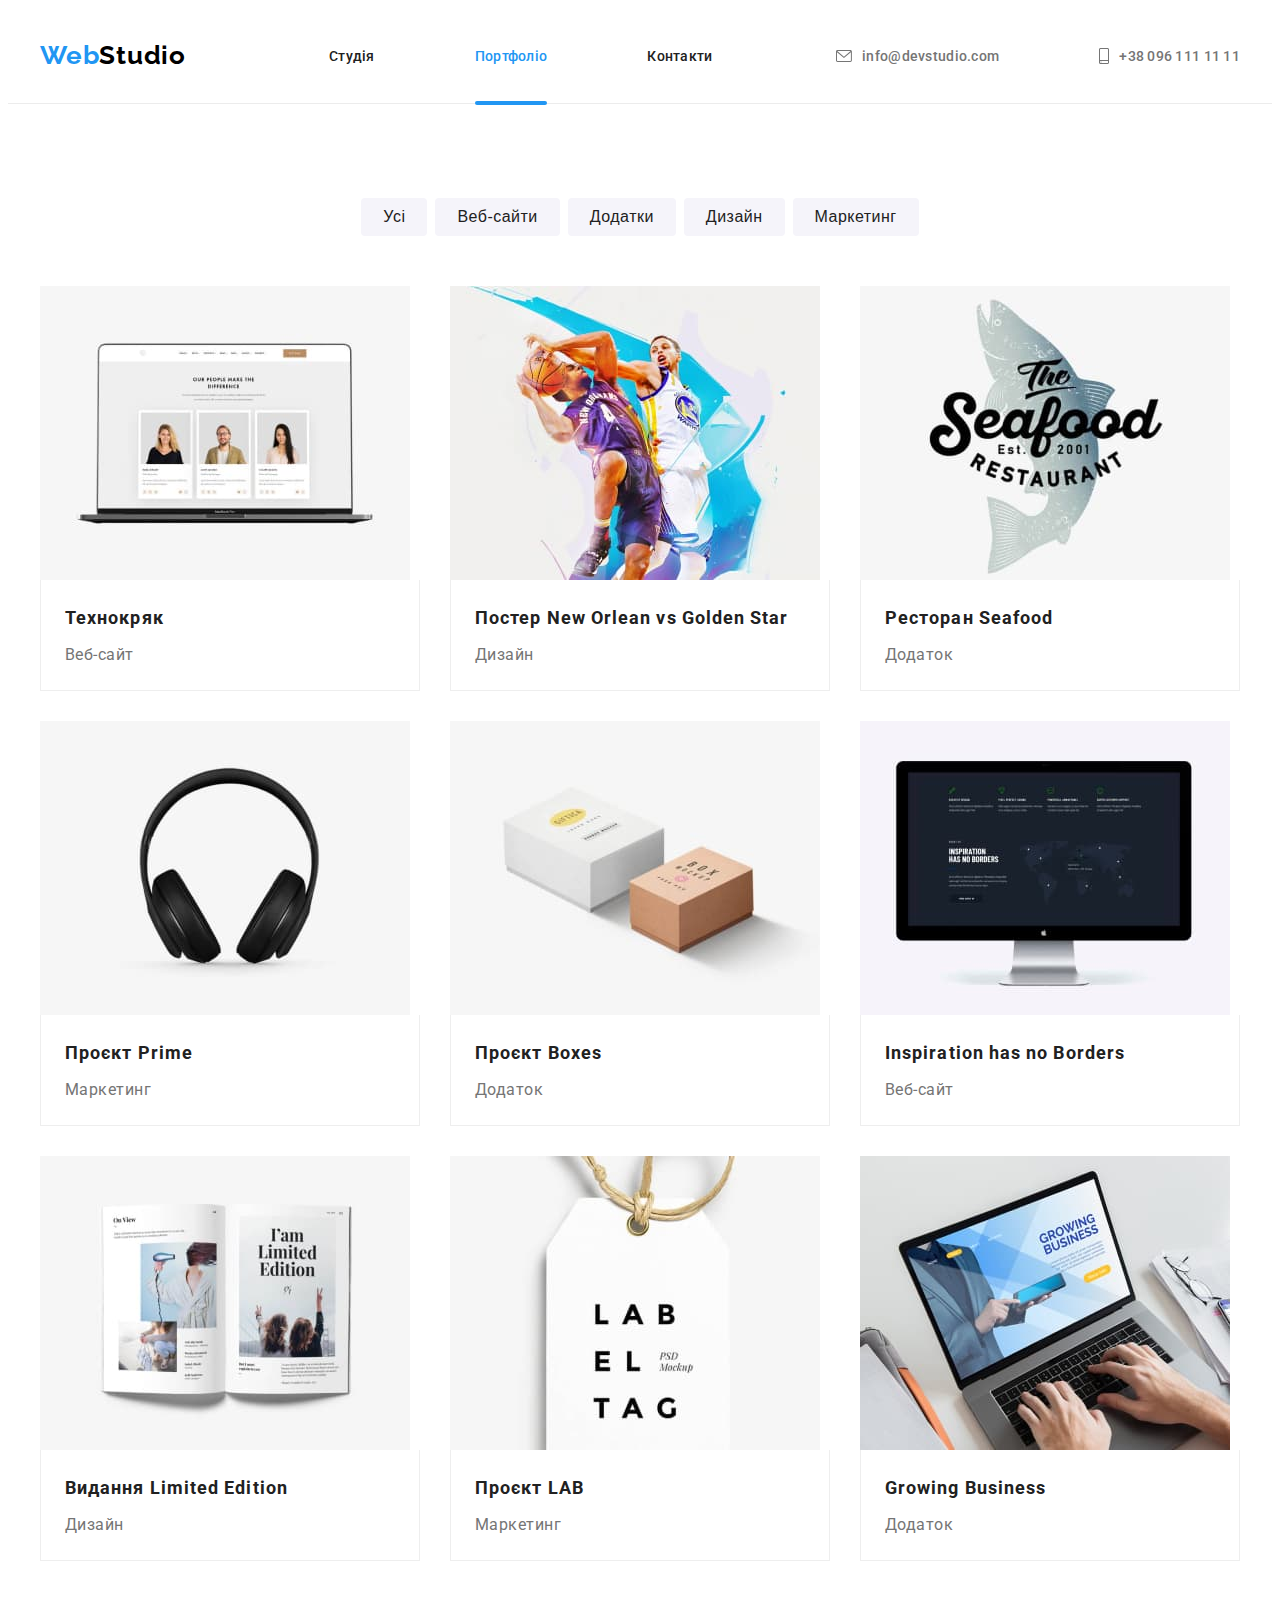
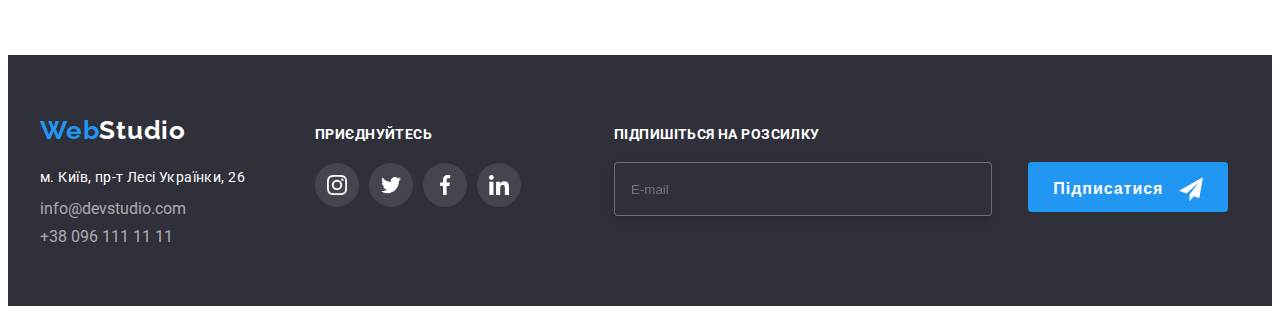
==== portfolio.html @ 52e75b47 "created hw-8" ====
<!DOCTYPE html>
<html lang="uk">

<head>
    <meta charset="UTF-8">
    <meta http-equiv="X-UA-Compatible" content="IE=edge">
    <meta name="viewport" content="width=device-width, initial-scale=1.0">
    <title>Document</title>
    <link rel="preconnect" href="https://fonts.googleapis.com">
    <link rel="preconnect" href="https://fonts.gstatic.com" crossorigin>
    <link href="https://fonts.googleapis.com/css2?family=Raleway:wght@700&family=Roboto:wght@400;500;700;900&display=swap"
        rel="stylesheet">
     <link rel="stylesheet" href="https://cdnjs.cloudflare.com/ajax/libs/modern-normalize/1.1.0/modern-normalize.min.css" integrity="sha512-wpPYUAdjBVSE4KJnH1VR1HeZfpl1ub8YT/NKx4PuQ5NmX2tKuGu6U/JRp5y+Y8XG2tV+wKQpNHVUX03MfMFn9Q==" crossorigin="anonymous" referrerpolicy="no-referrer">
    <link rel="stylesheet" href="./css/main.min.css">
</head>
<body class="body">

    <!--Header-->
    <header class="header">
    
        
        
      <div class="container header-container">
        <!--Logo-->
        
        <a class="header-logo link" href="./index.html"><span class="span">Web</span>Studio</a>
        
        <nav>
        
            <!--Navigation-->
        
        
            <ul class="nav-list">
                <li class="nav-list-item">
                    <a class="link-item link" href="./index.html">Студія</a>
                </li>
                <li class="nav-list-item">
                    <a class="link-item link current" href="#">Портфоліо</a>
                </li>
                <li class="nav-list-item">
                    <a class="link-item link" href="#">Контакти</a>
                </li>
            </ul>
        </nav>
        
        
        <!--Contacts-->
        
        <ul class="contacts-list">
            <li><a class="connect link" href="mailto:info@devstudio.com"> <svg class="contacts-icon" width="16" height="12">
                        <use href="./images/icons.svg#icon-envelope"></use>
                    </svg>info@devstudio.com</a></li>
            <li><a class="connect link" href="tel:+380961111111"> <svg class="contacts-icon" width="10" height="16">
                        <use href="./images/icons.svg#icon-smartphone"></use>
                    </svg>+38 096 111 11 11</a></li>
        </ul>
      
    </div>
      
           
    </header>

    <!--Main-->

<main>
   
        <section class="portfolio-container">

            <div class="container">

    <!--Section Hero-->
        
        <h1 class="visually-hidden">Портфоліо</h1>
     
    
        <!--Section btn-->
        
            <ul class="button">
                <li><button class="portfolio-button" type="button">Усі</button></li>
                <li><button class="portfolio-button" type="button">Веб-сайти</button></li>
                <li><button class="portfolio-button" type="button">Додатки</button></li>
                <li><button class="portfolio-button" type="button">Дизайн</button></li>
                <li><button class="portfolio-button" type="button">Маркетинг</button></li>
            </ul>

        <!--Section cards-->


            <ul class="info">
                <li class="info-card">
                    <a class="info-link" href="#">
                        <div class="info-move-wrap">
                            <img class="info-img" src="./images/portfolio/img-1.jpg" alt="ноутбук" width="370" height="294">
                            <p class="info-move-text">Ресурс пропонує комплексні пропозиції з різним рівнем функціоналу та сервісів. Все це
                                дозволить відвідувачу отримати
                                вичерпні відомості про компанію чи приватну особу.</p>
                        </div>
                      <div class="info-wrap">
                        <h2 class="info-title">Технокряк</h2>
                        <p class="info-text">Веб-сайт</p>
                      </div>
                    </a>
                </li>
                <li class="info-card">
                    <a class="info-link" href="#">
                        <div class="info-move-wrap">
                            <img class="info-img" src="./images/portfolio/img-2.jpg" alt="гра в баскетбол" width="370" height="294">
                            <p class="info-move-text">Ресурс пропонує комплексні пропозиції з різним рівнем функціоналу та сервісів. Все це
                                дозволить відвідувачу отримати
                                вичерпні відомості про компанію чи приватну особу.</p>
                        </div>
                        <div class="info-wrap">
                            <h2 class="info-title">Постер New Orlean vs Golden Star</h2>
                            <p class="info-text">Дизайн</p>
                        </div>
                    </a>
                </li>
            
                <li class="info-card">
                    <a class="info-link" href="#">
                        <div class="info-move-wrap">
                            <img class="info-img" src="./images/portfolio/img-3.jpg" alt="логотип ресторану" width="370" height="294">
                            <p class="info-move-text">Ресурс пропонує комплексні пропозиції з різним рівнем функціоналу та сервісів. Все це
                                дозволить відвідувачу отримати
                                вичерпні відомості про компанію чи приватну особу.</p>
                        </div>
                        <div class="info-wrap">
                            <h2 class="info-title">Ресторан Seafood</h2>
                            <p class="info-text">Додаток</p>
                        </div>
                    </a>
                </li>
                <li class="info-card">
                    <a class="info-link" href="#">
                        <div class="info-move-wrap">
                            <img class="info-img" src="./images/portfolio/img-4.jpg" alt="Навушники" width="370" height="294">
                            <p class="info-move-text">Ресурс пропонує комплексні пропозиції з різним рівнем функціоналу та сервісів. Все це
                                дозволить відвідувачу отримати
                                вичерпні відомості про компанію чи приватну особу.</p>
                        </div>
                        <div class="info-wrap">
                            <h2 class="info-title">Проєкт Prime</h2>
                            <p class="info-text">Маркетинг</p>
                        </div>
                    </a>
                </li>
                <li class="info-card">
                    <a class="info-link" href="#">
                        <div class="info-move-wrap">
                            <img class="info-img" src="./images/portfolio/img-5.jpg" alt=" 2 коробки" width="370" height="294">
                            <p class="info-move-text">Ресурс пропонує комплексні пропозиції з різним рівнем функціоналу та сервісів. Все це
                                дозволить відвідувачу отримати
                                вичерпні відомості про компанію чи приватну особу.</p>
                        </div>
                        <div class="info-wrap">
                            <h2 class="info-title">Проєкт Boxes</h2>
                            <p class="info-text">Додаток</p>
                        </div>
                    </a>
                </li>
                <li class="info-card">
                    <a class="info-link" href="#">
                        <div class="info-move-wrap">
                            <img class="info-img" src="./images/portfolio/img-6.jpg" alt="монітор" width="370" height="294">
                            <p class="info-move-text">Ресурс пропонує комплексні пропозиції з різним рівнем функціоналу та сервісів. Все це
                                дозволить відвідувачу отримати
                                вичерпні відомості про компанію чи приватну особу.</p>
                        </div>
                        <div class="info-wrap">
                            <h2 class="info-title">Inspiration has no Borders</h2>
                            <p class="info-text">Веб-сайт</p>
                        </div>
                    </a>
                </li>
                <li class="info-card">
                    <a class="info-link" href="#">
                        <div class="info-move-wrap">
                            <img class="info-img" src="./images/portfolio/img-7.jpg" alt="книжка" width="370" height="294">
                            <p class="info-move-text">Ресурс пропонує комплексні пропозиції з різним рівнем функціоналу та сервісів. Все це
                                дозволить відвідувачу отримати
                                вичерпні відомості про компанію чи приватну особу.</p>
                        </div>
                     <div class="info-wrap">
                        <h2 class="info-title">Видання Limited Edition</h2>
                        <p class="info-text">Дизайн</p>
                     </div>
                    </a>
                </li>
                <li class="info-card">
                    <a class="info-link" href="#">
                        <div class="info-move-wrap">
                            <img class="info-img" src="./images/portfolio/img-8.jpg" alt="підвіска з надписом" width="370" height="294">
                            <p class="info-move-text">Ресурс пропонує комплексні пропозиції з різним рівнем функціоналу та сервісів. Все це
                                дозволить відвідувачу отримати
                                вичерпні відомості про компанію чи приватну особу.</p>
                        </div>
                       <div class="info-wrap">
                        <h2 class="info-title">Проєкт LAB</h2>
                        <p class="info-text">Маркетинг</p>
                       </div>
                    </a>
                </li>
                <li class="info-card">
                    <a class="info-link" href="#">
                        <div class="info-move-wrap">
                            <img class="info-img" src="./images/portfolio/img-9.jpg" alt="руки на клавіатурі" width="370" height="294">
                            <p class="info-move-text">Ресурс пропонує комплексні пропозиції з різним рівнем функціоналу та сервісів. Все це
                                дозволить відвідувачу отримати
                                вичерпні відомості про компанію чи приватну особу.</p>
                        </div>
                       <div class="info-wrap">
                        <h2 class="info-title">Growing Business</h2>
                        <p class="info-text">Додаток</p>
                       </div>
                    </a>
                </li>
            </ul>

            </div>

        </section>

</main>



        <!--Footer-->
        
        
        <footer class="footer">
        
            <div class="container footer-container ">
        
                <!--Logo-->
        
                <div class="contacts">
        
                    <a class="footer-logo link-footer" href="./index.html"><span class="span">Web</span>Studio</a>
        
        
                    <!--Contacts-->
        
        
                    <address class="footer-list">
        
                        <ul class="contacts-footer">
                            <li class="footer-item">
        
                                <a class="contacts-footer adress link-footer" href="https://goo.gl/maps/eFiZRFyHb9n71qFo6"
                                    target="_blank" rel="noopener noreferrer">м. Київ,
                                    пр-т Лесі
                                    Українки, 26</a>
                            </li>
                            <li class="footer-item">
        
                                <a class="contacts-footer connection link-footer"
                                    href="mailto:info@devstudio.com">info@devstudio.com</a>
                            </li>
                            <li class="footer-item">
        
                                <a class="contacts-footer connection link-footer" href="tel:+380961111111">+38 096 111 11
                                    11</a>
                            </li>
        
                        </ul>
        
                    </address>
                </div>
        
                <div class="contacts-soc">
                    <h2 class="contacts-soc-title">приєднуйтесь</h2>
        
                    <ul class="contacts-soc-list">
        
                        <li class="contacts-soc-item">
                            <a class="contacts-soc-link" href="#" target="_blank" rel="noopener noreferrer"><svg
                                    class="contacts-soc-icon" width="20" height="20">
                                    <use href="./images/icons.svg#icon-instagram"></use>
                                </svg></a>
                        </li>
        
                        <li class="contacts-soc-item">
                            <a class="contacts-soc-link" href="#" target="_blank" rel="noopener noreferrer"><svg
                                    class="contacts-soc-icon" width="20" height="20">
                                    <use href="./images/icons.svg#icon-twitter"></use>
                                </svg></a>
                        </li>
                        <li class="contacts-soc-item">
                            <a class="contacts-soc-link" href="#" target="_blank" rel="noopener noreferrer"><svg
                                    class="contacts-soc-icon" width="20" height="20">
                                    <use href="./images/icons.svg#icon-facebook"></use>
                                </svg></a>
                        </li>
                        <li class="contacts-soc-item">
                            <a class="contacts-soc-link" href="#" target="_blank" rel="noopener noreferrer"><svg
                                    class="contacts-soc-icon" width="20" height="20">
                                    <use href="./images/icons.svg#icon-linkedin"></use>
                                </svg></a>
                        </li>
                    </ul>
        
                </div>

                <div class="subscribe">
                
                    <p class="subscribe-title">Підпишіться на розсилку</p>
                
                    <form>
                
                        <label class="subscribe-label" for="footer-mail"></label>
                        <input class="subscribe-input" type="email" name="mail" id="footer-mail" placeholder="E-mail">
                
                
                        <button class="subscribe-btn" type="submit">Підписатися
                
                            <svg class="icon-send" width="24px" height="24px">
                                <use href="./images/icons.svg#icon-send"></use>
                            </svg>
                
                        </button>
                
                    </form>
                </div>
        
            </div>
        
        
        </footer>



</body>
</html>
---- css/main.min.css ----
:root{--primery-text-color: #212121;--secondary-text-color: #757575;--primery-bg-color: #FFFFFF;--secondary-bg-color: #2F303A;--white-bg-color: #F5F5F5;--team-bg-color: #F5F4FA;--primery-accent: #2196F3;--header-logo: #000000;--soc-icon: #AFB1B8;--primery-letter-spacing: 0.03em;--secondary-letter-spacing: 0.02em;--anim-slow: 250ms cubic-bezier(0.4, 0, 0.2, 1)}h1,h2,h3,h4,h5,h6,p{margin:0}ul{list-style:none;margin:0;padding:0}img{display:block}.body{font-family:"Roboto",sans-serif;color:var(--primery-text-color)}.span{color:var(--primery-accent)}.link{text-decoration:none;margin-left:50px}.visually-hidden{position:absolute;width:1px;height:1px;margin:-1px;border:0;padding:0;white-space:nowrap;-webkit-clip-path:inset(100%);clip-path:inset(100%);clip:rect(0 0 0 0);overflow:hidden}.container{width:1200px;padding-right:15px;padding-left:15px;margin-left:auto;margin-right:auto}.header-container{display:-webkit-box;display:-ms-flexbox;display:flex;-webkit-box-align:center;-ms-flex-align:center;align-items:center}.header{border-bottom:1px solid #ececec}.header-logo{color:var(--header-logo);font-family:"Raleway";font-weight:700;font-size:26px;line-height:1.2;letter-spacing:var(--primery-letter-spacing);padding-top:24px;margin-right:93px;padding-bottom:25px;margin-left:0}.nav-list{font-weight:500;font-size:14px;line-height:1.15;letter-spacing:var(--secondary-letter-spacing);display:-webkit-box;display:-ms-flexbox;display:flex;gap:50px}.link{padding-top:32px;padding-bottom:32px}.nav-list .link{color:var(--primery-text-color)}.link.current{color:var(--primery-accent);position:relative}.link-item{-webkit-transition:color var(--anim-slow);transition:color var(--anim-slow)}.link-item:hover,.link-item:focus{color:var(--primery-accent)}.current::after{content:"";position:absolute;bottom:0;left:0;-webkit-transform:translateY(9px);transform:translateY(9px);width:100%;height:4px;background-color:var(--primery-accent);border-radius:2px}.connect{display:-webkit-box;display:-ms-flexbox;display:flex;-webkit-box-align:center;-ms-flex-align:center;align-items:center;-webkit-transition:color var(--anim-slow);transition:color var(--anim-slow)}.contacts-list{font-weight:500;font-size:14px;line-height:1.15;letter-spacing:var(--secondary-letter-spacing);display:-webkit-box;display:-ms-flexbox;display:flex;margin-left:auto;gap:50px;color:var(--secondary-text-color)}.contacts-icon{fill:currentColor;margin-right:10px}.contacts-list .connect{color:var(--secondary-text-color)}.connect:hover,.connect:focus{color:var(--primery-accent)}.hero{max-width:1600px;height:600px;background-color:#c4c4c4;background-image:-webkit-gradient(linear, left top, left bottom, from(rgba(47, 48, 58, 0.4)), to(rgba(47, 48, 58, 0.4))),url(../images/bcg-img.jpg);background-image:linear-gradient(rgba(47, 48, 58, 0.4), rgba(47, 48, 58, 0.4)),url(../images/bcg-img.jpg);background-position:center;background-size:cover;padding-top:200px;padding-bottom:210px;margin:0 auto}.hero-title{color:var(--primery-bg-color);font-weight:900;font-size:44px;line-height:1.35;letter-spacing:.06em;text-align:center;text-transform:uppercase;margin-bottom:40px}.hero-btn{color:var(--primery-bg-color);background-color:var(--primery-accent);font-weight:700;font-size:16px;line-height:1.87;letter-spacing:.06em;cursor:pointer;display:block;margin:auto;border:none;border-radius:4px;padding-top:10px;padding-right:32px;padding-bottom:10px;padding-left:32px;-webkit-transition:color var(--anim-slow),background-color var(--anim-slow);transition:color var(--anim-slow),background-color var(--anim-slow)}.hero-btn:hover,.hero-btn:focus{background-color:#188ce8;-webkit-box-shadow:0px 4px 4px rgba(0,0,0,.15);box-shadow:0px 4px 4px rgba(0,0,0,.15)}.features{padding-top:94px;padding-bottom:94px}.features__item{display:-webkit-box;display:-ms-flexbox;display:flex;gap:30px}.features__title{font-weight:700;font-size:14px;line-height:1.15;letter-spacing:var(--primery-letter-spacing);text-transform:uppercase;margin-bottom:10px}.features__text{color:var(--secondary-text-color);font-size:14px;line-height:1.4;letter-spacing:var(--primery-letter-spacing)}.features__icon__list{background-color:var(--team-bg-color);display:-webkit-box;display:-ms-flexbox;display:flex;width:270px;height:120px;margin-bottom:30px;-webkit-box-align:center;-ms-flex-align:center;align-items:center;-webkit-box-pack:center;-ms-flex-pack:center;justify-content:center;border-radius:4px}.work{padding-bottom:94px}.work__title{font-size:36px;font-weight:700;letter-spacing:var(--primery-letter-spacing);line-height:1.15;margin-bottom:50px;text-align:center}.work__item{display:-webkit-box;display:-ms-flexbox;display:flex;gap:30px;position:relative}.work__text{position:absolute;bottom:0;width:370px;height:70px;display:-webkit-box;display:-ms-flexbox;display:flex;-webkit-box-align:center;-ms-flex-align:center;align-items:center;-webkit-box-pack:center;-ms-flex-pack:center;justify-content:center;background-color:rgba(47,48,58,.8);color:var(--primery-bg-color);font-weight:700;font-size:14px;line-height:1.14;text-align:center;letter-spacing:var(--primery-letter-spacing);text-transform:uppercase}.team{background-color:var(--team-bg-color);padding-top:94px;padding-bottom:94px}.team__card{background-color:var(--primery-bg-color);-webkit-box-shadow:0px 1px 3px rgba(0,0,0,.12),0px 1px 1px rgba(0,0,0,.14),0px 2px 1px rgba(0,0,0,.2);box-shadow:0px 1px 3px rgba(0,0,0,.12),0px 1px 1px rgba(0,0,0,.14),0px 2px 1px rgba(0,0,0,.2);border-radius:0px 0px 4px 4px}.team__img{margin-bottom:30px}.team__item{display:-webkit-box;display:-ms-flexbox;display:flex;-webkit-box-pack:justify;-ms-flex-pack:justify;justify-content:space-between;gap:30px}.team__title{font-weight:700;font-size:36px;line-height:1.15;letter-spacing:var(--primery-letter-spacing);text-align:center;margin-bottom:50px}.team__name{font-weight:500;font-size:16px;line-height:1.18;letter-spacing:var(--primery-letter-spacing);text-align:center;margin-bottom:10px}.team__text{color:var(--secondary-text-color);font-size:16px;line-height:1.18;letter-spacing:var(--primery-letter-spacing);text-align:center;margin-bottom:16px}.team-soc__list{display:-webkit-box;display:-ms-flexbox;display:flex;-webkit-box-pack:center;-ms-flex-pack:center;justify-content:center;gap:10px;margin-bottom:30px}.team-soc__item{width:44px;height:44px}.team-soc__link{width:100%;height:100%;border-radius:50%;display:-webkit-box;display:-ms-flexbox;display:flex;-webkit-box-align:center;-ms-flex-align:center;align-items:center;-webkit-box-pack:center;-ms-flex-pack:center;justify-content:center;color:var(--soc-icon);-webkit-transition:color var(--anim-slow),background-color var(--anim-slow);transition:color var(--anim-slow),background-color var(--anim-slow)}.team-soc__link:hover,.team-soc__link:focus{background-color:var(--primery-accent);color:var(--primery-bg-color)}.team-soc__icon{fill:currentColor}.clients{padding-top:94px;padding-bottom:94px}.clients__title{font-weight:700;margin-bottom:50px;line-height:1.16;font-size:36px;letter-spacing:var(--primery-letter-spacing);text-align:center}.clients__list{display:-webkit-box;display:-ms-flexbox;display:flex;-webkit-box-pack:justify;-ms-flex-pack:justify;justify-content:space-between;gap:30px}.clients__item{width:170px;height:92px}.clients__link{width:100%;height:100%;display:-webkit-box;display:-ms-flexbox;display:flex;-webkit-box-align:center;-ms-flex-align:center;align-items:center;-webkit-box-pack:center;-ms-flex-pack:center;justify-content:center;border:1px solid #afb1b8;border-radius:4px;color:var(--soc-icon);-webkit-transition:color var(--anim-slow);transition:color var(--anim-slow)}.clients__link:hover,.clients__link:focus{border-color:var(--primery-accent);color:var(--primery-accent)}.clients__link:focus{outline-color:var(--primery-accent)}.clients__icon{fill:currentColor}.footer{background-color:var(--secondary-bg-color);padding-top:60px;padding-bottom:60px}.link-footer{text-decoration:none}.footer-item{margin-bottom:9px}.footer-item:last-child{margin-bottom:0}.footer-logo{color:var(--primery-bg-color);font-family:"Raleway";font-weight:700;font-size:26px;line-height:1.2;letter-spacing:var(--primery-letter-spacing);margin-left:auto;display:block;margin-bottom:20px}.adress{color:var(--primery-bg-color);font-family:"Roboto";font-size:14px;line-height:1.7;letter-spacing:var(--primery-letter-spacing);font-style:normal;margin-left:auto}.contacts-footer .connection{color:rgba(255,255,255,.6);font-style:normal;margin-left:auto}.contacts-footer{-webkit-transition:color var(--anim-slow);transition:color var(--anim-slow)}.contacts-footer:hover,.contacts-footer:focus{color:var(--primery-accent)}.footer-container{display:-webkit-box;display:-ms-flexbox;display:flex;-webkit-box-align:baseline;-ms-flex-align:baseline;align-items:baseline}.contacts-soc-title{color:var(--primery-bg-color);font-weight:700;font-size:14px;line-height:1.14;letter-spacing:var(--primery-letter-spacing);text-transform:uppercase;margin-bottom:20px;margin-left:70px}.contacts-soc-list{display:-webkit-box;display:-ms-flexbox;display:flex;gap:10px;margin-left:70px}.contacts-soc-item{width:44px;height:44px}.contacts-soc-link{background-color:rgba(255,255,255,.1);display:-webkit-box;display:-ms-flexbox;display:flex;-webkit-box-align:center;-ms-flex-align:center;align-items:center;-webkit-box-pack:center;-ms-flex-pack:center;justify-content:center;border-radius:50%;width:100%;height:100%;color:var(--primery-bg-color);-webkit-transition:background-color var(--anim-slow);transition:background-color var(--anim-slow)}.contacts-soc-link:hover,.contacts-soc-link:focus{background-color:var(--primery-accent)}.contacts-soc-icon{fill:currentColor}.portfolio-container{padding-top:94px;padding-bottom:94px}.button{display:-webkit-box;display:-ms-flexbox;display:flex;-webkit-box-pack:center;-ms-flex-pack:center;justify-content:center;gap:8px;margin-bottom:50px}.portfolio-button{color:var(--primery-text-color);background-color:var(--team-bg-color);font-weight:500;font-size:16px;line-height:1.62;letter-spacing:var(--primery-letter-spacing);cursor:pointer;border:none;border-radius:4px;padding-top:6px;padding-right:22px;padding-bottom:6px;padding-left:22px;-webkit-transition:color var(--anim-slow),background-color var(--anim-slow),-webkit-box-shadow var(--anim-slow);transition:color var(--anim-slow),background-color var(--anim-slow),-webkit-box-shadow var(--anim-slow);transition:color var(--anim-slow),background-color var(--anim-slow),box-shadow var(--anim-slow);transition:color var(--anim-slow),background-color var(--anim-slow),box-shadow var(--anim-slow),-webkit-box-shadow var(--anim-slow)}.portfolio-button:hover,.portfolio-button:focus{background-color:var(--primery-accent);color:var(--primery-bg-color);-webkit-box-shadow:0px 3px 1px rgba(0,0,0,.1),0px 1px 2px rgba(0,0,0,.08),0px 2px 2px rgba(0,0,0,.12);box-shadow:0px 3px 1px rgba(0,0,0,.1),0px 1px 2px rgba(0,0,0,.08),0px 2px 2px rgba(0,0,0,.12)}.info{display:-webkit-box;display:-ms-flexbox;display:flex;-ms-flex-wrap:wrap;flex-wrap:wrap;gap:30px}.info-wrap{border-bottom:1px solid #eee;border-right:1px solid #eee;border-left:1px solid #eee}.info-card{width:calc((100% - 60px)/3)}.info-img{display:block}.info-title{color:var(--primery-text-color);font-weight:700;font-size:18px;line-height:2;letter-spacing:.06em;padding-top:20px;margin-bottom:4px;margin-left:24px}.info-text{color:var(--secondary-text-color);font-size:16px;line-height:1.87;letter-spacing:var(--primery-letter-spacing);margin-bottom:20px;margin-left:24px}.info-link{text-decoration:none;display:block;-webkit-transition:-webkit-box-shadow var(--anim-slow);transition:-webkit-box-shadow var(--anim-slow);transition:box-shadow var(--anim-slow);transition:box-shadow var(--anim-slow), -webkit-box-shadow var(--anim-slow)}.info-link:hover{-webkit-box-shadow:0px 1px 1px rgba(0,0,0,.12),0px 4px 4px rgba(0,0,0,.06),1px 4px 6px rgba(0,0,0,.16);box-shadow:0px 1px 1px rgba(0,0,0,.12),0px 4px 4px rgba(0,0,0,.06),1px 4px 6px rgba(0,0,0,.16)}.info-move-text{position:absolute;top:0;height:100%;-webkit-transform:translateY(100%);transform:translateY(100%);-webkit-transition:-webkit-transform var(--anim-slow);transition:-webkit-transform var(--anim-slow);transition:transform var(--anim-slow);transition:transform var(--anim-slow), -webkit-transform var(--anim-slow);padding-top:63px;padding-bottom:63px;padding-left:24px;padding-right:24px;color:var(--primery-bg-color);background-color:rgba(33,150,243,.9);font-size:18px;line-height:1.55;letter-spacing:var(--primery-letter-spacing)}.info-link:hover .info-move-text,.info-link:focus .info-move-text{-webkit-transform:translateY(0);transform:translateY(0)}.info-move-wrap{position:relative;overflow:hidden}.backdrop{position:fixed;top:0;width:100%;height:100%;background-color:rgba(0,0,0,.2);-webkit-transition:opacity var(--anim-slow),visibility var(--anim-slow);transition:opacity var(--anim-slow),visibility var(--anim-slow)}.modal{position:absolute;top:50%;left:50%;padding:40px;width:100%;max-width:528px;min-height:581px;background-color:var(--primery-bg-color);-webkit-box-shadow:0px 1px 3px rgba(0,0,0,.12),0px 1px 1px rgba(0,0,0,.14),0px 2px 1px rgba(0,0,0,.2);box-shadow:0px 1px 3px rgba(0,0,0,.12),0px 1px 1px rgba(0,0,0,.14),0px 2px 1px rgba(0,0,0,.2);border-radius:4px;-webkit-transform:translate(-50%, -50%) scaleY(1);transform:translate(-50%, -50%) scaleY(1);-webkit-transition:-webkit-transform var(--anim-slow);transition:-webkit-transform var(--anim-slow);transition:transform var(--anim-slow);transition:transform var(--anim-slow), -webkit-transform var(--anim-slow)}.backdrop.is-hidden .modal{-webkit-transform:translate(-50%, -50%) scaleY(1.5);transform:translate(-50%, -50%) scaleY(1.5)}.modal-close{position:absolute;right:8px;top:8px;width:30px;height:30px;display:-webkit-box;display:-ms-flexbox;display:flex;-webkit-box-align:center;-ms-flex-align:center;align-items:center;-webkit-box-pack:center;-ms-flex-pack:center;justify-content:center;background:#fff;border:1px solid rgba(0,0,0,.1);border-radius:50%;cursor:pointer}.modal-close-icon{color:var(--header-logo);cursor:pointer;-webkit-transition:fill var(--anim-slow);transition:fill var(--anim-slow)}.modal-close-icon:hover{fill:var(--primery-accent)}.is-hidden{opacity:0;visibility:hidden;pointer-events:none}.form-text{color:var(--primery-text-color);font-weight:700;font-size:20px;line-height:1.15;letter-spacing:var(--primery-letter-spacing);text-align:center;margin-bottom:12px}.form-label{display:block;color:var(--secondary-text-color);font-size:12px;line-height:1.16;letter-spacing:.01em;margin-bottom:4px}.form-input{width:100%;max-width:448px;height:40px;border:1px solid rgba(33,33,33,.2);border-radius:4px;outline:rgba(0,0,0,0);-webkit-transition:border-color var(--anim-slow);transition:border-color var(--anim-slow)}.form-input:focus{border-color:var(--primery-accent)}.form-input:focus+.modal-icon{fill:var(--primery-accent)}.input-field{position:relative;margin-bottom:10px}.modal-icon{position:absolute;left:5px;top:50%;-webkit-transform:translateY(-50%);transform:translateY(-50%);margin-left:15px}.modal-comment{width:100%;max-width:448px;height:120px;resize:none;display:block;border:1px solid rgba(33,33,33,.2);border-radius:4px;padding-left:16px;padding-top:12px;-webkit-transition:border-color var(--anim-slow);transition:border-color var(--anim-slow)}.modal-comment:focus{border-color:var(--primery-accent);outline:1px}.modal-comment::-webkit-input-placeholder{color:rgba(117,117,117,.5);font-size:12px;line-height:1.16;letter-spacing:.01em}.modal-comment::-moz-placeholder{color:rgba(117,117,117,.5);font-size:12px;line-height:1.16;letter-spacing:.01em}.modal-comment:-ms-input-placeholder{color:rgba(117,117,117,.5);font-size:12px;line-height:1.16;letter-spacing:.01em}.modal-comment::-ms-input-placeholder{color:rgba(117,117,117,.5);font-size:12px;line-height:1.16;letter-spacing:.01em}.modal-comment::placeholder{color:rgba(117,117,117,.5);font-size:12px;line-height:1.16;letter-spacing:.01em}.btn-submit{display:block;margin:auto;color:var(--primery-bg-color);background-color:var(--primery-accent);border-radius:4px;font-weight:700;font-size:16px;line-height:1.87;letter-spacing:.06em;border:none;cursor:pointer;padding-top:10px;padding-right:52px;padding-bottom:10px;padding-left:52px;-webkit-transition:color var(--anim-slow),background-color var(--anim-slow),-webkit-box-shadow var(--anim-slow);transition:color var(--anim-slow),background-color var(--anim-slow),-webkit-box-shadow var(--anim-slow);transition:color var(--anim-slow),background-color var(--anim-slow),box-shadow var(--anim-slow);transition:color var(--anim-slow),background-color var(--anim-slow),box-shadow var(--anim-slow),-webkit-box-shadow var(--anim-slow)}.btn-submit:hover,.btn-submit:focus{background-color:#188ce8;-webkit-box-shadow:0px 4px 4px rgba(0,0,0,.15);box-shadow:0px 4px 4px rgba(0,0,0,.15)}.check-text{color:var(--secondary-text-color);font-size:14px;line-height:1.71;letter-spacing:var(--primery-letter-spacing);display:-webkit-box;display:-ms-flexbox;display:flex;-webkit-box-align:center;-ms-flex-align:center;align-items:center;-webkit-box-pack:center;-ms-flex-pack:center;justify-content:center;margin-bottom:30px}.check-text span{display:-webkit-box;display:-ms-flexbox;display:flex;-webkit-box-align:center;-ms-flex-align:center;align-items:center;-webkit-box-pack:center;-ms-flex-pack:center;justify-content:center;fill:rgba(0,0,0,0);width:16px;height:15px;border:2px solid var(--primery-text-color);border-radius:2px;margin-right:8px;-webkit-transition:var(--anim-slow);transition:var(--anim-slow)}.modal-check:checked+.check-text span{background-color:var(--primery-accent);fill:var(--primery-bg-color);border:none}.policy-agreed{position:relative;color:var(--primery-accent);font-size:14px;line-height:1.71;letter-spacing:var(--primery-letter-spacing);margin-left:5px;text-decoration:none}.policy-agreed::after{content:"";position:absolute;bottom:0;left:0;-webkit-transform:translateY(-3px);transform:translateY(-3px);width:100%;height:1px;background-color:var(--primery-accent)}.subscribe{margin-left:93px}.subscribe-title{color:var(--primery-bg-color);font-weight:700;font-size:14px;line-height:16px;letter-spacing:var(--primery-letter-spacing);text-transform:uppercase;margin-bottom:20px}.subscribe-input{color:var(--primery-bg-color);background-color:var(--secondary-bg-color);width:358px;height:50px;border:1px solid rgba(255,255,255,.3);-webkit-filter:drop-shadow(0px 4px 4px rgba(0, 0, 0, 0.15));filter:drop-shadow(0px 4px 4px rgba(0, 0, 0, 0.15));border-radius:4px;margin-right:12px;padding-left:16px;-webkit-transition:var(--anim-slow);transition:var(--anim-slow)}.subscribe-input:focus{border-color:var(--primery-accent);outline:none}.subscribe-btn{color:#fff;background-color:var(--primery-accent);width:200px;height:50px;font-weight:700;font-size:16px;line-height:1.88;letter-spacing:.06em;border-radius:4px;cursor:pointer;border:none;margin-left:20px;-webkit-transition:background-color var(--anim-slow),-webkit-box-shadow var(--anim-slow);transition:background-color var(--anim-slow),-webkit-box-shadow var(--anim-slow);transition:background-color var(--anim-slow),box-shadow var(--anim-slow);transition:background-color var(--anim-slow),box-shadow var(--anim-slow),-webkit-box-shadow var(--anim-slow)}.subscribe-btn:hover,.subscribe-btn:focus{background-color:#188ce8;-webkit-box-shadow:0px 4px 4px rgba(0,0,0,.15);box-shadow:0px 4px 4px rgba(0,0,0,.15)}.icon-send{fill:var(--primery-bg-color);margin-left:10px;-webkit-transition:var(--anim-slow);transition:var(--anim-slow);-webkit-transform:translateY(30%);transform:translateY(30%)}/*# sourceMappingURL=main.min.css.map */
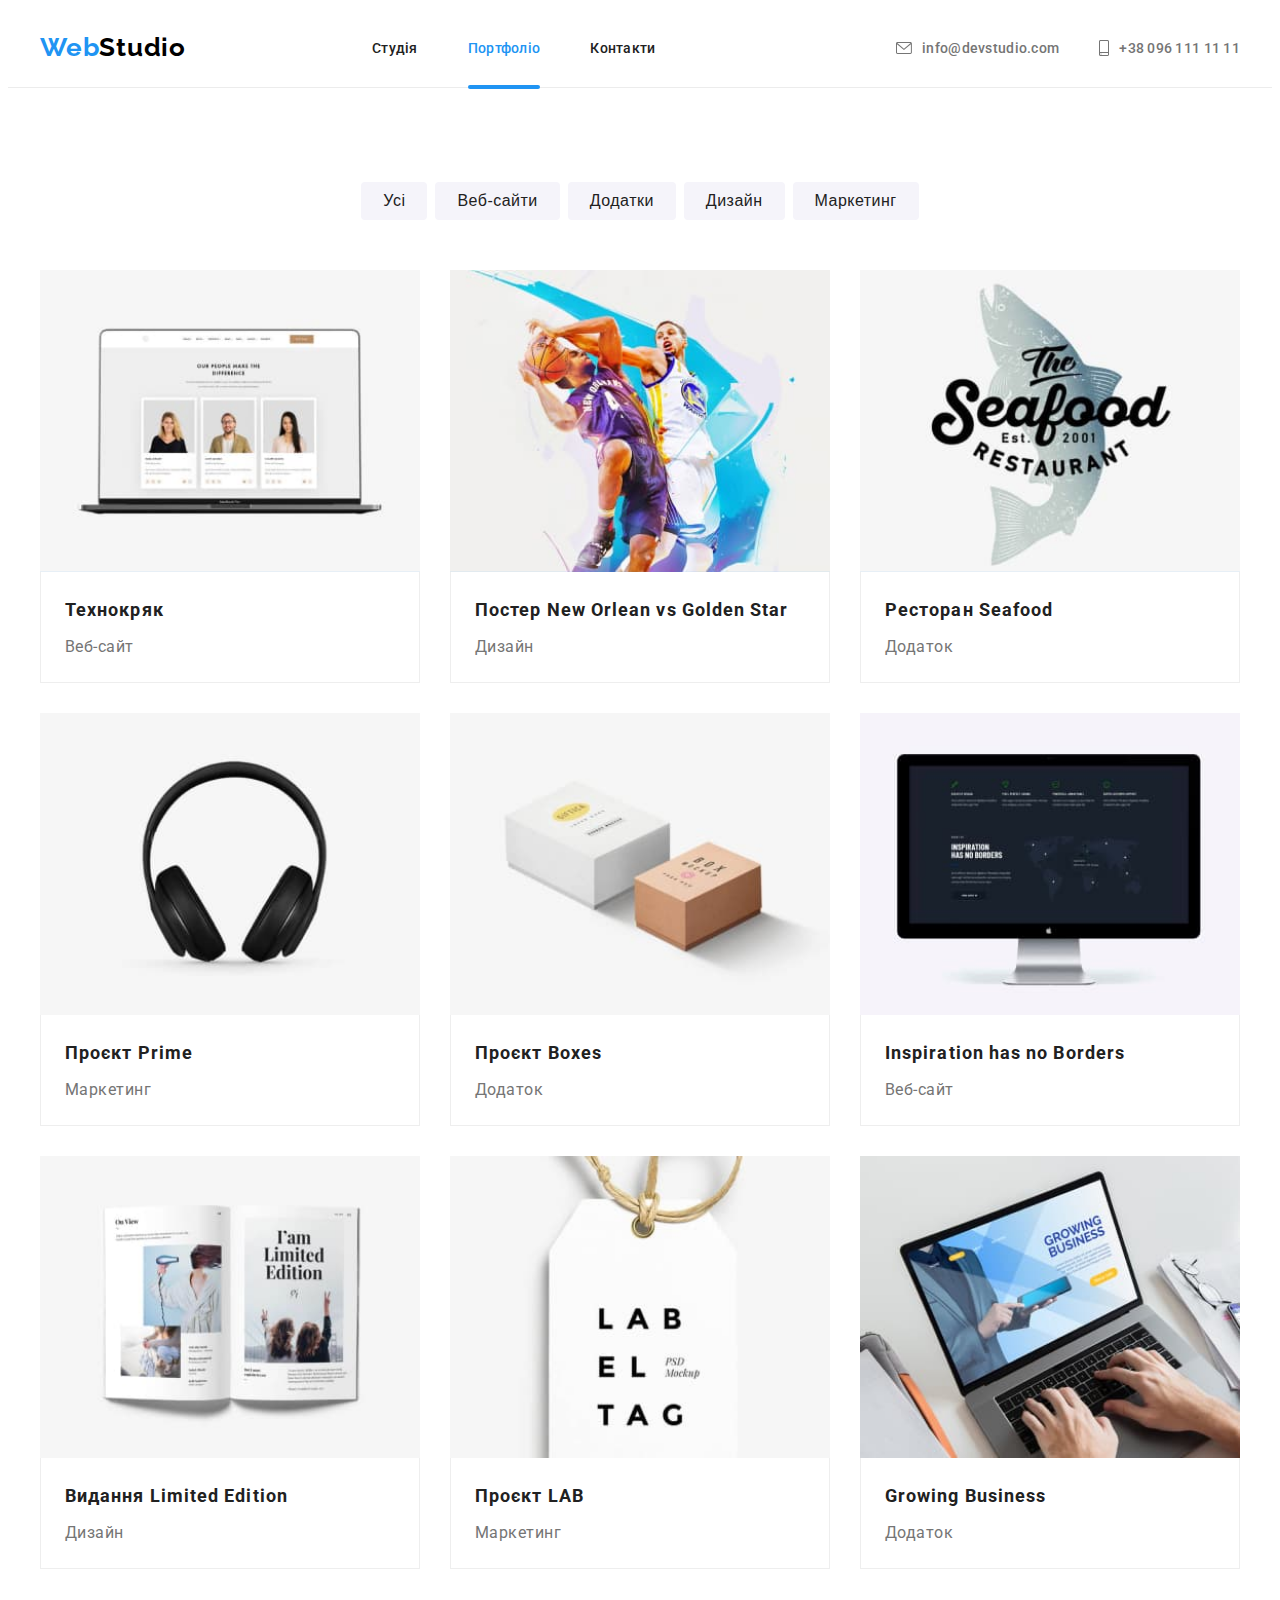
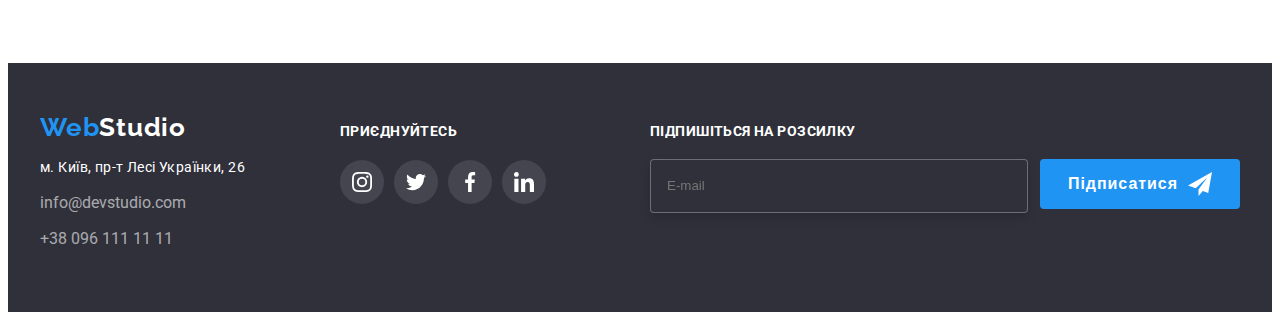
==== commit c230a8cc: "hw-8 final" ====
--- a/portfolio.html
+++ b/portfolio.html
@@ -15,50 +15,115 @@
 </head>
 <body class="body">
 
-    <!--Header-->
-    <header class="header">
-    
-        
-        
-      <div class="container header-container">
+<!--Header-->
+
+<header class="header">
+
+    <div class="container header-container">
+
         <!--Logo-->
-        
+
+
         <a class="header-logo link" href="./index.html"><span class="span">Web</span>Studio</a>
-        
+
+
+        <!--Navigation-->
+
         <nav>
-        
-            <!--Navigation-->
-        
-        
             <ul class="nav-list">
-                <li class="nav-list-item">
-                    <a class="link-item link" href="./index.html">Студія</a>
-                </li>
-                <li class="nav-list-item">
-                    <a class="link-item link current" href="#">Портфоліо</a>
-                </li>
-                <li class="nav-list-item">
+                <li>
+                    <a class="link-item link " href="./index.html">Студія</a>
+                </li>
+                <li>
+                    <a class="link-item link current" href="./portfolio.html">Портфоліо</a>
+                </li>
+                <li>
                     <a class="link-item link" href="#">Контакти</a>
                 </li>
             </ul>
         </nav>
-        
-        
+
         <!--Contacts-->
-        
+
         <ul class="contacts-list">
-            <li><a class="connect link" href="mailto:info@devstudio.com"> <svg class="contacts-icon" width="16" height="12">
+            <li><a class="connect link first-link" href="mailto:info@devstudio.com"> <svg class="contacts-icon"
+                        width="16" height="12">
                         <use href="./images/icons.svg#icon-envelope"></use>
                     </svg>info@devstudio.com</a></li>
             <li><a class="connect link" href="tel:+380961111111"> <svg class="contacts-icon" width="10" height="16">
                         <use href="./images/icons.svg#icon-smartphone"></use>
                     </svg>+38 096 111 11 11</a></li>
         </ul>
-      
+
+
+        <button class="burger-menu-btn" type="button">
+            <svg width="24" height="16">
+                <use class="burger-menu-open" data-menu-open href="./images/icons.svg#burger-menu-close"></use>
+                <use class="burger-menu-close" data-menu-close href="./images/icons.svg#burger-menu"></use>
+            </svg>
+
+        </button>
+
+
+        <!-- Mobile Menu -->
+
+        <div class="mobile-menu is-hidden" data-menu>
+
+
+            <ul class="mobile-menu-nav list">
+
+                <li class="mobile-menu-nav-item">
+                    <a class="mobile-menu-nav-link" href="./index.html">Студія</a>
+                </li>
+
+                <li class="mobile-menu-nav-item">
+                    <a class="mobile-menu-nav-link current" href="./portfolio.html">Портфоліо</a>
+                </li>
+
+                <li class="mobile-menu-nav-item">
+                    <a class="mobile-menu-nav-link" href="#">Контакти</a>
+                </li>
+
+            </ul>
+
+            <ul class="mobile-menu-contacts list">
+
+                <li class="mobile-menu-contacts-item">
+                    <a class="mobile-menu-tel-link" href="tel:+380961111111">+380 96 111 11 11</a>
+                </li>
+
+                <li class="mobile-menu-contacts-item">
+                    <a class="mobile-menu-mail-link" href="mailto:info@devstudio.com">info@devstudio.com</a>
+                </li>
+
+
+            </ul>
+
+            <ul class="mobile-menu-soc list">
+
+                <li class="mobile-menu-soc-item">
+                    <a class="mobile-menu-soc-link" href="#">Instagram</a>
+                </li>
+
+                <li class="mobile-menu-soc-item">
+                    <a class="mobile-menu-soc-link" href="#">Twitter</a>
+                </li>
+
+                <li class="mobile-menu-soc-item">
+                    <a class="mobile-menu-soc-link" href="#">Facebook</a>
+                </li>
+
+                <li class="mobile-menu-soc-item">
+                    <a class="mobile-menu-soc-link" href="#">LinkedIn</a>
+                </li>
+
+            </ul>
+
+
+        </div>
+
     </div>
-      
-           
-    </header>
+</header>
 
     <!--Main-->
 
@@ -227,107 +292,115 @@
         <!--Footer-->
         
         
-        <footer class="footer">
-        
-            <div class="container footer-container ">
-        
-                <!--Logo-->
-        
-                <div class="contacts">
-        
+    <footer class="footer">
+    
+        <div class="container footer-container ">
+    
+            <!--Logo-->
+    
+            <div class="contacts">
+    
+                <div class="footer-call">
                     <a class="footer-logo link-footer" href="./index.html"><span class="span">Web</span>Studio</a>
-        
-        
+    
+    
                     <!--Contacts-->
-        
-        
+    
+    
                     <address class="footer-list">
-        
+    
                         <ul class="contacts-footer">
                             <li class="footer-item">
-        
+    
                                 <a class="contacts-footer adress link-footer" href="https://goo.gl/maps/eFiZRFyHb9n71qFo6"
                                     target="_blank" rel="noopener noreferrer">м. Київ,
                                     пр-т Лесі
                                     Українки, 26</a>
                             </li>
                             <li class="footer-item">
-        
+    
                                 <a class="contacts-footer connection link-footer"
                                     href="mailto:info@devstudio.com">info@devstudio.com</a>
                             </li>
                             <li class="footer-item">
-        
+    
                                 <a class="contacts-footer connection link-footer" href="tel:+380961111111">+38 096 111 11
                                     11</a>
                             </li>
-        
+    
                         </ul>
-        
+    
                     </address>
                 </div>
-        
-                <div class="contacts-soc">
-                    <h2 class="contacts-soc-title">приєднуйтесь</h2>
-        
-                    <ul class="contacts-soc-list">
-        
-                        <li class="contacts-soc-item">
-                            <a class="contacts-soc-link" href="#" target="_blank" rel="noopener noreferrer"><svg
-                                    class="contacts-soc-icon" width="20" height="20">
-                                    <use href="./images/icons.svg#icon-instagram"></use>
-                                </svg></a>
-                        </li>
-        
-                        <li class="contacts-soc-item">
-                            <a class="contacts-soc-link" href="#" target="_blank" rel="noopener noreferrer"><svg
-                                    class="contacts-soc-icon" width="20" height="20">
-                                    <use href="./images/icons.svg#icon-twitter"></use>
-                                </svg></a>
-                        </li>
-                        <li class="contacts-soc-item">
-                            <a class="contacts-soc-link" href="#" target="_blank" rel="noopener noreferrer"><svg
-                                    class="contacts-soc-icon" width="20" height="20">
-                                    <use href="./images/icons.svg#icon-facebook"></use>
-                                </svg></a>
-                        </li>
-                        <li class="contacts-soc-item">
-                            <a class="contacts-soc-link" href="#" target="_blank" rel="noopener noreferrer"><svg
-                                    class="contacts-soc-icon" width="20" height="20">
-                                    <use href="./images/icons.svg#icon-linkedin"></use>
-                                </svg></a>
-                        </li>
-                    </ul>
-        
-                </div>
-
-                <div class="subscribe">
-                
-                    <p class="subscribe-title">Підпишіться на розсилку</p>
-                
-                    <form>
-                
-                        <label class="subscribe-label" for="footer-mail"></label>
+            </div>
+    
+            <div class="contacts-soc">
+                <h2 class="contacts-soc-title">приєднуйтесь</h2>
+    
+                <ul class="contacts-soc-list">
+    
+                    <li class="contacts-soc-item">
+                        <a class="contacts-soc-link" href="#" target="_blank" rel="noopener noreferrer"><svg
+                                class="contacts-soc-icon" width="20" height="20">
+                                <use href="./images/icons.svg#icon-instagram"></use>
+                            </svg></a>
+                    </li>
+    
+                    <li class="contacts-soc-item">
+                        <a class="contacts-soc-link" href="#" target="_blank" rel="noopener noreferrer"><svg
+                                class="contacts-soc-icon" width="20" height="20">
+                                <use href="./images/icons.svg#icon-twitter"></use>
+                            </svg></a>
+                    </li>
+                    <li class="contacts-soc-item">
+                        <a class="contacts-soc-link" href="#" target="_blank" rel="noopener noreferrer"><svg
+                                class="contacts-soc-icon" width="20" height="20">
+                                <use href="./images/icons.svg#icon-facebook"></use>
+                            </svg></a>
+                    </li>
+                    <li class="contacts-soc-item">
+                        <a class="contacts-soc-link" href="#" target="_blank" rel="noopener noreferrer"><svg
+                                class="contacts-soc-icon" width="20" height="20">
+                                <use href="./images/icons.svg#icon-linkedin"></use>
+                            </svg></a>
+                    </li>
+                </ul>
+    
+            </div>
+    
+            <div class="subscribe">
+    
+                <p class="subscribe-title">Підпишіться на розсилку</p>
+    
+                <form>
+    
+                    <div class="subscribe-form">
+    
+    
                         <input class="subscribe-input" type="email" name="mail" id="footer-mail" placeholder="E-mail">
-                
-                
+    
+    
                         <button class="subscribe-btn" type="submit">Підписатися
-                
+    
                             <svg class="icon-send" width="24px" height="24px">
                                 <use href="./images/icons.svg#icon-send"></use>
                             </svg>
-                
+    
                         </button>
-                
-                    </form>
-                </div>
-        
+    
+                    </div>
+    
+    
+                </form>
             </div>
-        
-        
-        </footer>
-
-
+        </div>
+    
+    
+    
+    
+    </footer>
+
+<script src="./js/menu.js"></script>
 
 </body>
 </html>--- a/css/main.min.css
+++ b/css/main.min.css
@@ -1 +1 @@
-:root{--primery-text-color: #212121;--secondary-text-color: #757575;--primery-bg-color: #FFFFFF;--secondary-bg-color: #2F303A;--white-bg-color: #F5F5F5;--team-bg-color: #F5F4FA;--primery-accent: #2196F3;--header-logo: #000000;--soc-icon: #AFB1B8;--primery-letter-spacing: 0.03em;--secondary-letter-spacing: 0.02em;--anim-slow: 250ms cubic-bezier(0.4, 0, 0.2, 1)}h1,h2,h3,h4,h5,h6,p{margin:0}ul{list-style:none;margin:0;padding:0}img{display:block}.body{font-family:"Roboto",sans-serif;color:var(--primery-text-color)}.span{color:var(--primery-accent)}.link{text-decoration:none;margin-left:50px}.visually-hidden{position:absolute;width:1px;height:1px;margin:-1px;border:0;padding:0;white-space:nowrap;-webkit-clip-path:inset(100%);clip-path:inset(100%);clip:rect(0 0 0 0);overflow:hidden}.container{width:1200px;padding-right:15px;padding-left:15px;margin-left:auto;margin-right:auto}.header-container{display:-webkit-box;display:-ms-flexbox;display:flex;-webkit-box-align:center;-ms-flex-align:center;align-items:center}.header{border-bottom:1px solid #ececec}.header-logo{color:var(--header-logo);font-family:"Raleway";font-weight:700;font-size:26px;line-height:1.2;letter-spacing:var(--primery-letter-spacing);padding-top:24px;margin-right:93px;padding-bottom:25px;margin-left:0}.nav-list{font-weight:500;font-size:14px;line-height:1.15;letter-spacing:var(--secondary-letter-spacing);display:-webkit-box;display:-ms-flexbox;display:flex;gap:50px}.link{padding-top:32px;padding-bottom:32px}.nav-list .link{color:var(--primery-text-color)}.link.current{color:var(--primery-accent);position:relative}.link-item{-webkit-transition:color var(--anim-slow);transition:color var(--anim-slow)}.link-item:hover,.link-item:focus{color:var(--primery-accent)}.current::after{content:"";position:absolute;bottom:0;left:0;-webkit-transform:translateY(9px);transform:translateY(9px);width:100%;height:4px;background-color:var(--primery-accent);border-radius:2px}.connect{display:-webkit-box;display:-ms-flexbox;display:flex;-webkit-box-align:center;-ms-flex-align:center;align-items:center;-webkit-transition:color var(--anim-slow);transition:color var(--anim-slow)}.contacts-list{font-weight:500;font-size:14px;line-height:1.15;letter-spacing:var(--secondary-letter-spacing);display:-webkit-box;display:-ms-flexbox;display:flex;margin-left:auto;gap:50px;color:var(--secondary-text-color)}.contacts-icon{fill:currentColor;margin-right:10px}.contacts-list .connect{color:var(--secondary-text-color)}.connect:hover,.connect:focus{color:var(--primery-accent)}.hero{max-width:1600px;height:600px;background-color:#c4c4c4;background-image:-webkit-gradient(linear, left top, left bottom, from(rgba(47, 48, 58, 0.4)), to(rgba(47, 48, 58, 0.4))),url(../images/bcg-img.jpg);background-image:linear-gradient(rgba(47, 48, 58, 0.4), rgba(47, 48, 58, 0.4)),url(../images/bcg-img.jpg);background-position:center;background-size:cover;padding-top:200px;padding-bottom:210px;margin:0 auto}.hero-title{color:var(--primery-bg-color);font-weight:900;font-size:44px;line-height:1.35;letter-spacing:.06em;text-align:center;text-transform:uppercase;margin-bottom:40px}.hero-btn{color:var(--primery-bg-color);background-color:var(--primery-accent);font-weight:700;font-size:16px;line-height:1.87;letter-spacing:.06em;cursor:pointer;display:block;margin:auto;border:none;border-radius:4px;padding-top:10px;padding-right:32px;padding-bottom:10px;padding-left:32px;-webkit-transition:color var(--anim-slow),background-color var(--anim-slow);transition:color var(--anim-slow),background-color var(--anim-slow)}.hero-btn:hover,.hero-btn:focus{background-color:#188ce8;-webkit-box-shadow:0px 4px 4px rgba(0,0,0,.15);box-shadow:0px 4px 4px rgba(0,0,0,.15)}.features{padding-top:94px;padding-bottom:94px}.features__item{display:-webkit-box;display:-ms-flexbox;display:flex;gap:30px}.features__title{font-weight:700;font-size:14px;line-height:1.15;letter-spacing:var(--primery-letter-spacing);text-transform:uppercase;margin-bottom:10px}.features__text{color:var(--secondary-text-color);font-size:14px;line-height:1.4;letter-spacing:var(--primery-letter-spacing)}.features__icon__list{background-color:var(--team-bg-color);display:-webkit-box;display:-ms-flexbox;display:flex;width:270px;height:120px;margin-bottom:30px;-webkit-box-align:center;-ms-flex-align:center;align-items:center;-webkit-box-pack:center;-ms-flex-pack:center;justify-content:center;border-radius:4px}.work{padding-bottom:94px}.work__title{font-size:36px;font-weight:700;letter-spacing:var(--primery-letter-spacing);line-height:1.15;margin-bottom:50px;text-align:center}.work__item{display:-webkit-box;display:-ms-flexbox;display:flex;gap:30px;position:relative}.work__text{position:absolute;bottom:0;width:370px;height:70px;display:-webkit-box;display:-ms-flexbox;display:flex;-webkit-box-align:center;-ms-flex-align:center;align-items:center;-webkit-box-pack:center;-ms-flex-pack:center;justify-content:center;background-color:rgba(47,48,58,.8);color:var(--primery-bg-color);font-weight:700;font-size:14px;line-height:1.14;text-align:center;letter-spacing:var(--primery-letter-spacing);text-transform:uppercase}.team{background-color:var(--team-bg-color);padding-top:94px;padding-bottom:94px}.team__card{background-color:var(--primery-bg-color);-webkit-box-shadow:0px 1px 3px rgba(0,0,0,.12),0px 1px 1px rgba(0,0,0,.14),0px 2px 1px rgba(0,0,0,.2);box-shadow:0px 1px 3px rgba(0,0,0,.12),0px 1px 1px rgba(0,0,0,.14),0px 2px 1px rgba(0,0,0,.2);border-radius:0px 0px 4px 4px}.team__img{margin-bottom:30px}.team__item{display:-webkit-box;display:-ms-flexbox;display:flex;-webkit-box-pack:justify;-ms-flex-pack:justify;justify-content:space-between;gap:30px}.team__title{font-weight:700;font-size:36px;line-height:1.15;letter-spacing:var(--primery-letter-spacing);text-align:center;margin-bottom:50px}.team__name{font-weight:500;font-size:16px;line-height:1.18;letter-spacing:var(--primery-letter-spacing);text-align:center;margin-bottom:10px}.team__text{color:var(--secondary-text-color);font-size:16px;line-height:1.18;letter-spacing:var(--primery-letter-spacing);text-align:center;margin-bottom:16px}.team-soc__list{display:-webkit-box;display:-ms-flexbox;display:flex;-webkit-box-pack:center;-ms-flex-pack:center;justify-content:center;gap:10px;margin-bottom:30px}.team-soc__item{width:44px;height:44px}.team-soc__link{width:100%;height:100%;border-radius:50%;display:-webkit-box;display:-ms-flexbox;display:flex;-webkit-box-align:center;-ms-flex-align:center;align-items:center;-webkit-box-pack:center;-ms-flex-pack:center;justify-content:center;color:var(--soc-icon);-webkit-transition:color var(--anim-slow),background-color var(--anim-slow);transition:color var(--anim-slow),background-color var(--anim-slow)}.team-soc__link:hover,.team-soc__link:focus{background-color:var(--primery-accent);color:var(--primery-bg-color)}.team-soc__icon{fill:currentColor}.clients{padding-top:94px;padding-bottom:94px}.clients__title{font-weight:700;margin-bottom:50px;line-height:1.16;font-size:36px;letter-spacing:var(--primery-letter-spacing);text-align:center}.clients__list{display:-webkit-box;display:-ms-flexbox;display:flex;-webkit-box-pack:justify;-ms-flex-pack:justify;justify-content:space-between;gap:30px}.clients__item{width:170px;height:92px}.clients__link{width:100%;height:100%;display:-webkit-box;display:-ms-flexbox;display:flex;-webkit-box-align:center;-ms-flex-align:center;align-items:center;-webkit-box-pack:center;-ms-flex-pack:center;justify-content:center;border:1px solid #afb1b8;border-radius:4px;color:var(--soc-icon);-webkit-transition:color var(--anim-slow);transition:color var(--anim-slow)}.clients__link:hover,.clients__link:focus{border-color:var(--primery-accent);color:var(--primery-accent)}.clients__link:focus{outline-color:var(--primery-accent)}.clients__icon{fill:currentColor}.footer{background-color:var(--secondary-bg-color);padding-top:60px;padding-bottom:60px}.link-footer{text-decoration:none}.footer-item{margin-bottom:9px}.footer-item:last-child{margin-bottom:0}.footer-logo{color:var(--primery-bg-color);font-family:"Raleway";font-weight:700;font-size:26px;line-height:1.2;letter-spacing:var(--primery-letter-spacing);margin-left:auto;display:block;margin-bottom:20px}.adress{color:var(--primery-bg-color);font-family:"Roboto";font-size:14px;line-height:1.7;letter-spacing:var(--primery-letter-spacing);font-style:normal;margin-left:auto}.contacts-footer .connection{color:rgba(255,255,255,.6);font-style:normal;margin-left:auto}.contacts-footer{-webkit-transition:color var(--anim-slow);transition:color var(--anim-slow)}.contacts-footer:hover,.contacts-footer:focus{color:var(--primery-accent)}.footer-container{display:-webkit-box;display:-ms-flexbox;display:flex;-webkit-box-align:baseline;-ms-flex-align:baseline;align-items:baseline}.contacts-soc-title{color:var(--primery-bg-color);font-weight:700;font-size:14px;line-height:1.14;letter-spacing:var(--primery-letter-spacing);text-transform:uppercase;margin-bottom:20px;margin-left:70px}.contacts-soc-list{display:-webkit-box;display:-ms-flexbox;display:flex;gap:10px;margin-left:70px}.contacts-soc-item{width:44px;height:44px}.contacts-soc-link{background-color:rgba(255,255,255,.1);display:-webkit-box;display:-ms-flexbox;display:flex;-webkit-box-align:center;-ms-flex-align:center;align-items:center;-webkit-box-pack:center;-ms-flex-pack:center;justify-content:center;border-radius:50%;width:100%;height:100%;color:var(--primery-bg-color);-webkit-transition:background-color var(--anim-slow);transition:background-color var(--anim-slow)}.contacts-soc-link:hover,.contacts-soc-link:focus{background-color:var(--primery-accent)}.contacts-soc-icon{fill:currentColor}.portfolio-container{padding-top:94px;padding-bottom:94px}.button{display:-webkit-box;display:-ms-flexbox;display:flex;-webkit-box-pack:center;-ms-flex-pack:center;justify-content:center;gap:8px;margin-bottom:50px}.portfolio-button{color:var(--primery-text-color);background-color:var(--team-bg-color);font-weight:500;font-size:16px;line-height:1.62;letter-spacing:var(--primery-letter-spacing);cursor:pointer;border:none;border-radius:4px;padding-top:6px;padding-right:22px;padding-bottom:6px;padding-left:22px;-webkit-transition:color var(--anim-slow),background-color var(--anim-slow),-webkit-box-shadow var(--anim-slow);transition:color var(--anim-slow),background-color var(--anim-slow),-webkit-box-shadow var(--anim-slow);transition:color var(--anim-slow),background-color var(--anim-slow),box-shadow var(--anim-slow);transition:color var(--anim-slow),background-color var(--anim-slow),box-shadow var(--anim-slow),-webkit-box-shadow var(--anim-slow)}.portfolio-button:hover,.portfolio-button:focus{background-color:var(--primery-accent);color:var(--primery-bg-color);-webkit-box-shadow:0px 3px 1px rgba(0,0,0,.1),0px 1px 2px rgba(0,0,0,.08),0px 2px 2px rgba(0,0,0,.12);box-shadow:0px 3px 1px rgba(0,0,0,.1),0px 1px 2px rgba(0,0,0,.08),0px 2px 2px rgba(0,0,0,.12)}.info{display:-webkit-box;display:-ms-flexbox;display:flex;-ms-flex-wrap:wrap;flex-wrap:wrap;gap:30px}.info-wrap{border-bottom:1px solid #eee;border-right:1px solid #eee;border-left:1px solid #eee}.info-card{width:calc((100% - 60px)/3)}.info-img{display:block}.info-title{color:var(--primery-text-color);font-weight:700;font-size:18px;line-height:2;letter-spacing:.06em;padding-top:20px;margin-bottom:4px;margin-left:24px}.info-text{color:var(--secondary-text-color);font-size:16px;line-height:1.87;letter-spacing:var(--primery-letter-spacing);margin-bottom:20px;margin-left:24px}.info-link{text-decoration:none;display:block;-webkit-transition:-webkit-box-shadow var(--anim-slow);transition:-webkit-box-shadow var(--anim-slow);transition:box-shadow var(--anim-slow);transition:box-shadow var(--anim-slow), -webkit-box-shadow var(--anim-slow)}.info-link:hover{-webkit-box-shadow:0px 1px 1px rgba(0,0,0,.12),0px 4px 4px rgba(0,0,0,.06),1px 4px 6px rgba(0,0,0,.16);box-shadow:0px 1px 1px rgba(0,0,0,.12),0px 4px 4px rgba(0,0,0,.06),1px 4px 6px rgba(0,0,0,.16)}.info-move-text{position:absolute;top:0;height:100%;-webkit-transform:translateY(100%);transform:translateY(100%);-webkit-transition:-webkit-transform var(--anim-slow);transition:-webkit-transform var(--anim-slow);transition:transform var(--anim-slow);transition:transform var(--anim-slow), -webkit-transform var(--anim-slow);padding-top:63px;padding-bottom:63px;padding-left:24px;padding-right:24px;color:var(--primery-bg-color);background-color:rgba(33,150,243,.9);font-size:18px;line-height:1.55;letter-spacing:var(--primery-letter-spacing)}.info-link:hover .info-move-text,.info-link:focus .info-move-text{-webkit-transform:translateY(0);transform:translateY(0)}.info-move-wrap{position:relative;overflow:hidden}.backdrop{position:fixed;top:0;width:100%;height:100%;background-color:rgba(0,0,0,.2);-webkit-transition:opacity var(--anim-slow),visibility var(--anim-slow);transition:opacity var(--anim-slow),visibility var(--anim-slow)}.modal{position:absolute;top:50%;left:50%;padding:40px;width:100%;max-width:528px;min-height:581px;background-color:var(--primery-bg-color);-webkit-box-shadow:0px 1px 3px rgba(0,0,0,.12),0px 1px 1px rgba(0,0,0,.14),0px 2px 1px rgba(0,0,0,.2);box-shadow:0px 1px 3px rgba(0,0,0,.12),0px 1px 1px rgba(0,0,0,.14),0px 2px 1px rgba(0,0,0,.2);border-radius:4px;-webkit-transform:translate(-50%, -50%) scaleY(1);transform:translate(-50%, -50%) scaleY(1);-webkit-transition:-webkit-transform var(--anim-slow);transition:-webkit-transform var(--anim-slow);transition:transform var(--anim-slow);transition:transform var(--anim-slow), -webkit-transform var(--anim-slow)}.backdrop.is-hidden .modal{-webkit-transform:translate(-50%, -50%) scaleY(1.5);transform:translate(-50%, -50%) scaleY(1.5)}.modal-close{position:absolute;right:8px;top:8px;width:30px;height:30px;display:-webkit-box;display:-ms-flexbox;display:flex;-webkit-box-align:center;-ms-flex-align:center;align-items:center;-webkit-box-pack:center;-ms-flex-pack:center;justify-content:center;background:#fff;border:1px solid rgba(0,0,0,.1);border-radius:50%;cursor:pointer}.modal-close-icon{color:var(--header-logo);cursor:pointer;-webkit-transition:fill var(--anim-slow);transition:fill var(--anim-slow)}.modal-close-icon:hover{fill:var(--primery-accent)}.is-hidden{opacity:0;visibility:hidden;pointer-events:none}.form-text{color:var(--primery-text-color);font-weight:700;font-size:20px;line-height:1.15;letter-spacing:var(--primery-letter-spacing);text-align:center;margin-bottom:12px}.form-label{display:block;color:var(--secondary-text-color);font-size:12px;line-height:1.16;letter-spacing:.01em;margin-bottom:4px}.form-input{width:100%;max-width:448px;height:40px;border:1px solid rgba(33,33,33,.2);border-radius:4px;outline:rgba(0,0,0,0);-webkit-transition:border-color var(--anim-slow);transition:border-color var(--anim-slow)}.form-input:focus{border-color:var(--primery-accent)}.form-input:focus+.modal-icon{fill:var(--primery-accent)}.input-field{position:relative;margin-bottom:10px}.modal-icon{position:absolute;left:5px;top:50%;-webkit-transform:translateY(-50%);transform:translateY(-50%);margin-left:15px}.modal-comment{width:100%;max-width:448px;height:120px;resize:none;display:block;border:1px solid rgba(33,33,33,.2);border-radius:4px;padding-left:16px;padding-top:12px;-webkit-transition:border-color var(--anim-slow);transition:border-color var(--anim-slow)}.modal-comment:focus{border-color:var(--primery-accent);outline:1px}.modal-comment::-webkit-input-placeholder{color:rgba(117,117,117,.5);font-size:12px;line-height:1.16;letter-spacing:.01em}.modal-comment::-moz-placeholder{color:rgba(117,117,117,.5);font-size:12px;line-height:1.16;letter-spacing:.01em}.modal-comment:-ms-input-placeholder{color:rgba(117,117,117,.5);font-size:12px;line-height:1.16;letter-spacing:.01em}.modal-comment::-ms-input-placeholder{color:rgba(117,117,117,.5);font-size:12px;line-height:1.16;letter-spacing:.01em}.modal-comment::placeholder{color:rgba(117,117,117,.5);font-size:12px;line-height:1.16;letter-spacing:.01em}.btn-submit{display:block;margin:auto;color:var(--primery-bg-color);background-color:var(--primery-accent);border-radius:4px;font-weight:700;font-size:16px;line-height:1.87;letter-spacing:.06em;border:none;cursor:pointer;padding-top:10px;padding-right:52px;padding-bottom:10px;padding-left:52px;-webkit-transition:color var(--anim-slow),background-color var(--anim-slow),-webkit-box-shadow var(--anim-slow);transition:color var(--anim-slow),background-color var(--anim-slow),-webkit-box-shadow var(--anim-slow);transition:color var(--anim-slow),background-color var(--anim-slow),box-shadow var(--anim-slow);transition:color var(--anim-slow),background-color var(--anim-slow),box-shadow var(--anim-slow),-webkit-box-shadow var(--anim-slow)}.btn-submit:hover,.btn-submit:focus{background-color:#188ce8;-webkit-box-shadow:0px 4px 4px rgba(0,0,0,.15);box-shadow:0px 4px 4px rgba(0,0,0,.15)}.check-text{color:var(--secondary-text-color);font-size:14px;line-height:1.71;letter-spacing:var(--primery-letter-spacing);display:-webkit-box;display:-ms-flexbox;display:flex;-webkit-box-align:center;-ms-flex-align:center;align-items:center;-webkit-box-pack:center;-ms-flex-pack:center;justify-content:center;margin-bottom:30px}.check-text span{display:-webkit-box;display:-ms-flexbox;display:flex;-webkit-box-align:center;-ms-flex-align:center;align-items:center;-webkit-box-pack:center;-ms-flex-pack:center;justify-content:center;fill:rgba(0,0,0,0);width:16px;height:15px;border:2px solid var(--primery-text-color);border-radius:2px;margin-right:8px;-webkit-transition:var(--anim-slow);transition:var(--anim-slow)}.modal-check:checked+.check-text span{background-color:var(--primery-accent);fill:var(--primery-bg-color);border:none}.policy-agreed{position:relative;color:var(--primery-accent);font-size:14px;line-height:1.71;letter-spacing:var(--primery-letter-spacing);margin-left:5px;text-decoration:none}.policy-agreed::after{content:"";position:absolute;bottom:0;left:0;-webkit-transform:translateY(-3px);transform:translateY(-3px);width:100%;height:1px;background-color:var(--primery-accent)}.subscribe{margin-left:93px}.subscribe-title{color:var(--primery-bg-color);font-weight:700;font-size:14px;line-height:16px;letter-spacing:var(--primery-letter-spacing);text-transform:uppercase;margin-bottom:20px}.subscribe-input{color:var(--primery-bg-color);background-color:var(--secondary-bg-color);width:358px;height:50px;border:1px solid rgba(255,255,255,.3);-webkit-filter:drop-shadow(0px 4px 4px rgba(0, 0, 0, 0.15));filter:drop-shadow(0px 4px 4px rgba(0, 0, 0, 0.15));border-radius:4px;margin-right:12px;padding-left:16px;-webkit-transition:var(--anim-slow);transition:var(--anim-slow)}.subscribe-input:focus{border-color:var(--primery-accent);outline:none}.subscribe-btn{color:#fff;background-color:var(--primery-accent);width:200px;height:50px;font-weight:700;font-size:16px;line-height:1.88;letter-spacing:.06em;border-radius:4px;cursor:pointer;border:none;margin-left:20px;-webkit-transition:background-color var(--anim-slow),-webkit-box-shadow var(--anim-slow);transition:background-color var(--anim-slow),-webkit-box-shadow var(--anim-slow);transition:background-color var(--anim-slow),box-shadow var(--anim-slow);transition:background-color var(--anim-slow),box-shadow var(--anim-slow),-webkit-box-shadow var(--anim-slow)}.subscribe-btn:hover,.subscribe-btn:focus{background-color:#188ce8;-webkit-box-shadow:0px 4px 4px rgba(0,0,0,.15);box-shadow:0px 4px 4px rgba(0,0,0,.15)}.icon-send{fill:var(--primery-bg-color);margin-left:10px;-webkit-transition:var(--anim-slow);transition:var(--anim-slow);-webkit-transform:translateY(30%);transform:translateY(30%)}/*# sourceMappingURL=main.min.css.map */+:root{--primery-text-color: #212121;--secondary-text-color: #757575;--primery-bg-color: #FFFFFF;--secondary-bg-color: #2F303A;--white-bg-color: #F5F5F5;--team-bg-color: #F5F4FA;--primery-accent: hsl(207, 90%, 54%);--header-logo: #000000;--soc-icon: #AFB1B8;--primery-letter-spacing: 0.03em;--secondary-letter-spacing: 0.02em;--anim-slow: 250ms cubic-bezier(0.4, 0, 0.2, 1)}h1,h2,h3,h4,h5,h6,p{margin:0}ul{list-style:none;margin:0;padding:0}img{display:block;width:100%;height:auto}.body{font-family:"Roboto",sans-serif;color:var(--primery-text-color)}.no-scroll{overflow:hidden}.span{color:var(--primery-accent)}.link{text-decoration:none}.visually-hidden{position:absolute;width:1px;height:1px;margin:-1px;border:0;padding:0;white-space:nowrap;-webkit-clip-path:inset(100%);clip-path:inset(100%);clip:rect(0 0 0 0);overflow:hidden}.container{max-width:480px;padding-right:15px;padding-left:15px;margin-left:auto;margin-right:auto}@media screen and (min-width: 768px){.container{max-width:768px}}@media screen and (min-width: 1200px){.container{max-width:1200px}}.header{border-bottom:1px solid #ececec;padding-top:19px;padding-bottom:19px}@media screen and (min-width: 1200px){.header{padding-top:24px;padding-bottom:24px}}.header-container{display:-webkit-box;display:-ms-flexbox;display:flex;-webkit-box-align:center;-ms-flex-align:center;align-items:center}.header-logo{color:var(--header-logo);font-family:"Raleway";font-weight:700;font-size:24px;line-height:1.16;letter-spacing:var(--primery-letter-spacing);margin-left:0}@media screen and (min-width: 1200px){.header-logo{font-size:26px;line-height:1.2;margin-right:93px}}.burger-menu-btn{background-color:rgba(0,0,0,0);border:none;display:-webkit-box;display:-ms-flexbox;display:flex;-webkit-box-align:center;-ms-flex-align:center;align-items:center;-webkit-box-pack:center;-ms-flex-pack:center;justify-content:center;margin-left:auto;z-index:10}@media screen and (min-width: 768px){.burger-menu-btn{display:none}}.burger-menu-open{opacity:0;width:40px;height:40px}.no-scroll .burger-menu-open{opacity:1}.no-scroll .burger-menu-close{display:none}.burger-menu-close{width:40px;height:40px}.mobile-menu{position:fixed;top:0;left:0;width:100%;height:100%;background-color:var(--primery-bg-color);padding:48px 40px;display:-webkit-box;display:-ms-flexbox;display:flex;-webkit-box-orient:vertical;-webkit-box-direction:normal;-ms-flex-direction:column;flex-direction:column;z-index:1}.mobile-menu-nav{margin-bottom:auto;-webkit-column-gap:32px;-moz-column-gap:32px;column-gap:32px}.mobile-menu-nav-item:not(:last-child){margin-bottom:32px}.mobile-menu-nav-link{text-decoration:none;font-weight:500;font-size:40px;line-height:1.17;letter-spacing:var(--secondary-letter-spacing);color:var(--primery-text-color)}.mobile-menu-nav-link.current{color:var(--primery-accent)}.mobile-menu-nav-link:focus{color:var(--primery-accent)}.mobile-menu-contacts{margin-bottom:64px}.mobile-menu-contacts-item:not(:last-child){margin-bottom:32px}.mobile-menu-tel-link{text-decoration:none;font-weight:500;font-size:34px;line-height:1.17;letter-spacing:var(--secondary-letter-spacing);color:var(--primery-accent)}.mobile-menu-mail-link{text-decoration:none;font-weight:500;font-size:24px;line-height:1.16;letter-spacing:var(--secondary-letter-spacing);color:var(--secondary-text-color)}.mobile-menu-soc{text-decoration:none;font-weight:500;font-size:18px;line-height:1.22;letter-spacing:var(--secondary-letter-spacing);display:-webkit-box;display:-ms-flexbox;display:flex;-webkit-box-align:center;-ms-flex-align:center;align-items:center;-ms-flex-wrap:wrap;flex-wrap:wrap;gap:10px}.mobile-menu-soc-link{text-decoration:none;color:var(--primery-accent)}.mobile-menu-soc-item:not(:last-child) .mobile-menu-soc-link{padding-right:10px;border-right:1px solid rgba(33,33,33,.2)}.nav-list{margin-left:93px;font-weight:500;font-size:14px;line-height:1.15;letter-spacing:var(--secondary-letter-spacing);gap:50px;display:-webkit-box;display:-ms-flexbox;display:flex}@media screen and (max-width: 767px){.nav-list{display:none}}.nav-list .link{color:var(--primery-text-color)}.link.current{color:var(--primery-accent);position:relative}.link-item{-webkit-transition:color var(--anim-slow);transition:color var(--anim-slow)}.link-item:hover,.link-item:focus{color:var(--primery-accent)}.current::after{content:"";position:absolute;bottom:-24px;left:0;-webkit-transform:translateY(9px);transform:translateY(9px);width:100%;height:4px;background-color:var(--primery-accent);border-radius:2px}.connect{display:-webkit-box;display:-ms-flexbox;display:flex;-webkit-box-align:center;-ms-flex-align:center;align-items:center;-webkit-transition:color var(--anim-slow);transition:color var(--anim-slow)}.contacts-list{font-weight:500;font-size:14px;line-height:1.15;letter-spacing:var(--secondary-letter-spacing);margin-left:auto;display:-webkit-box;display:-ms-flexbox;display:flex;-webkit-box-orient:vertical;-webkit-box-direction:normal;-ms-flex-direction:column;flex-direction:column;gap:10px;color:var(--secondary-text-color)}@media screen and (max-width: 767px){.contacts-list{display:none}}@media screen and (min-width: 1200px){.contacts-list{-webkit-box-orient:horizontal;-webkit-box-direction:normal;-ms-flex-direction:row;flex-direction:row;gap:40px}}.contacts-icon{fill:currentColor;margin-right:10px}.contacts-list .connect{color:var(--secondary-text-color)}.connect:hover,.connect:focus{color:var(--primery-accent)}.hero{padding-top:118px;padding-bottom:118px;margin:0 auto;background-color:#c4c4c4;background-position:center;background-size:cover;background-image:-webkit-gradient(linear, left top, left bottom, from(rgba(47, 48, 58, 0.4)), to(rgba(47, 48, 58, 0.4))),url(../images/hero-bcg/header-bcg-sm.jpg);background-image:linear-gradient(rgba(47, 48, 58, 0.4), rgba(47, 48, 58, 0.4)),url(../images/hero-bcg/header-bcg-sm.jpg)}@media(min-device-pixel-ratio: 2),(-webkit-min-device-pixel-ratio: 2),(min-resolution: 192dpi),(min-resolution: 2dppx){.hero{background-image:-webkit-gradient(linear, left top, left bottom, from(rgba(47, 48, 58, 0.4)), to(rgba(47, 48, 58, 0.4))),url(../images/hero-bcg/header-bcg-sm@2x.jpg);background-image:linear-gradient(rgba(47, 48, 58, 0.4), rgba(47, 48, 58, 0.4)),url(../images/hero-bcg/header-bcg-sm@2x.jpg)}}@media screen and (min-width: 768px){.hero{background-image:-webkit-gradient(linear, left top, left bottom, from(rgba(47, 48, 58, 0.4)), to(rgba(47, 48, 58, 0.4))),url(../images/hero-bcg/header-bcg-md.jpg);background-image:linear-gradient(rgba(47, 48, 58, 0.4), rgba(47, 48, 58, 0.4)),url(../images/hero-bcg/header-bcg-md.jpg)}}@media screen and (min-width: 768px)and (min-device-pixel-ratio: 2),screen and (min-width: 768px)and (-webkit-min-device-pixel-ratio: 2),screen and (min-width: 768px)and (min-resolution: 192dpi),screen and (min-width: 768px)and (min-resolution: 2dppx){.hero{background-image:-webkit-gradient(linear, left top, left bottom, from(rgba(47, 48, 58, 0.4)), to(rgba(47, 48, 58, 0.4))),url(../images/hero-bcg/header-bcg-md@2x.jpg);background-image:linear-gradient(rgba(47, 48, 58, 0.4), rgba(47, 48, 58, 0.4)),url(../images/hero-bcg/header-bcg-md@2x.jpg)}}@media screen and (min-width: 1200px){.hero{background-image:-webkit-gradient(linear, left top, left bottom, from(rgba(47, 48, 58, 0.4)), to(rgba(47, 48, 58, 0.4))),url(../images/hero-bcg/header-bcg-lg.jpg);background-image:linear-gradient(rgba(47, 48, 58, 0.4), rgba(47, 48, 58, 0.4)),url(../images/hero-bcg/header-bcg-lg.jpg);padding-top:200px;padding-bottom:210px}}@media screen and (min-width: 1200px)and (min-device-pixel-ratio: 2),screen and (min-width: 1200px)and (-webkit-min-device-pixel-ratio: 2),screen and (min-width: 1200px)and (min-resolution: 192dpi),screen and (min-width: 1200px)and (min-resolution: 2dppx){.hero{background-image:-webkit-gradient(linear, left top, left bottom, from(rgba(47, 48, 58, 0.4)), to(rgba(47, 48, 58, 0.4))),url(../images/hero-bcg/header-bcg-lg@2x.jpg);background-image:linear-gradient(rgba(47, 48, 58, 0.4), rgba(47, 48, 58, 0.4)),url(../images/hero-bcg/header-bcg-lg@2x.jpg)}}.hero-title{color:var(--primery-bg-color);font-weight:900;font-size:26px;line-height:1.6;letter-spacing:.06em;text-align:center;text-transform:uppercase;margin-bottom:40px}@media screen and (min-width: 1200px){.hero-title{font-size:44px;line-height:1.35}}.hero-btn{color:var(--primery-bg-color);background-color:var(--primery-accent);font-weight:700;font-size:16px;line-height:1.87;letter-spacing:.06em;cursor:pointer;display:block;margin:auto;border:none;border-radius:4px;padding-top:10px;padding-right:32px;padding-bottom:10px;padding-left:32px;-webkit-transition:color var(--anim-slow),background-color var(--anim-slow);transition:color var(--anim-slow),background-color var(--anim-slow)}.hero-btn:hover,.hero-btn:focus{background-color:#188ce8;-webkit-box-shadow:0px 4px 4px rgba(0,0,0,.15);box-shadow:0px 4px 4px rgba(0,0,0,.15)}.features{padding-top:60px;padding-bottom:60px}@media screen and (min-width: 1200px){.features{padding-top:94px;padding-bottom:94px}}.features__list{display:-webkit-box;display:-ms-flexbox;display:flex;-webkit-box-orient:vertical;-webkit-box-direction:normal;-ms-flex-direction:column;flex-direction:column;gap:30px}@media screen and (min-width: 768px){.features__list{-ms-flex-wrap:wrap;flex-wrap:wrap;-webkit-box-orient:horizontal;-webkit-box-direction:normal;-ms-flex-direction:row;flex-direction:row}}.features__item{width:100%}@media screen and (min-width: 768px){.features__item{width:calc((100% - 30px)/2)}}@media screen and (min-width: 1200px){.features__item{width:calc((100% - 90px)/4)}}.features__title{text-align:center;font-weight:700;font-size:14px;line-height:1.15;letter-spacing:var(--primery-letter-spacing);text-transform:uppercase;margin-bottom:10px}@media screen and (min-width: 768px){.features__title{text-align:left}}.features__text{color:var(--secondary-text-color);font-size:14px;line-height:1.4;letter-spacing:var(--primery-letter-spacing)}.features .features__icon__item{background-color:var(--team-bg-color);display:-webkit-box;display:-ms-flexbox;display:flex;width:100%;height:120px;margin-bottom:30px;-webkit-box-align:center;-ms-flex-align:center;align-items:center;-webkit-box-pack:center;-ms-flex-pack:center;justify-content:center;border-radius:4px}.work{padding-bottom:94px}@media screen and (max-width: 1200px){.work{display:none}}.work__title{font-size:36px;font-weight:700;letter-spacing:var(--primery-letter-spacing);line-height:1.15;margin-bottom:50px;text-align:center}.work__item{display:-webkit-box;display:-ms-flexbox;display:flex;gap:30px;position:relative}.work__text{position:absolute;bottom:0;width:370px;height:70px;display:-webkit-box;display:-ms-flexbox;display:flex;-webkit-box-align:center;-ms-flex-align:center;align-items:center;-webkit-box-pack:center;-ms-flex-pack:center;justify-content:center;background-color:rgba(47,48,58,.8);color:var(--primery-bg-color);font-weight:700;font-size:14px;line-height:1.14;text-align:center;letter-spacing:var(--primery-letter-spacing);text-transform:uppercase}.team{background-color:var(--team-bg-color);padding-top:60px;padding-bottom:60px}@media screen and (min-width: 1200px){.team{padding-top:94px;padding-bottom:94px}}.team__card{background-color:var(--primery-bg-color);-webkit-box-shadow:0px 1px 3px rgba(0,0,0,.12),0px 1px 1px rgba(0,0,0,.14),0px 2px 1px rgba(0,0,0,.2);box-shadow:0px 1px 3px rgba(0,0,0,.12),0px 1px 1px rgba(0,0,0,.14),0px 2px 1px rgba(0,0,0,.2);border-radius:0px 0px 4px 4px;width:100%}@media screen and (min-width: 768px){.team__card{width:calc((100% - 30px)/2)}}@media screen and (min-width: 1200px){.team__card{width:calc((100% - 90px)/4)}}.team__img{width:100%;margin-bottom:30px}.team__item{-ms-flex-wrap:wrap;flex-wrap:wrap;display:-webkit-box;display:-ms-flexbox;display:flex;-webkit-box-pack:center;-ms-flex-pack:center;justify-content:center;gap:30px}@media screen and (max-width: 768px){.team__item{display:-webkit-box;display:-ms-flexbox;display:flex;gap:30px;-webkit-box-pack:center;-ms-flex-pack:center;justify-content:center}}.team__title{font-weight:700;font-size:28px;line-height:1.17;letter-spacing:var(--primery-letter-spacing);text-align:center;margin-bottom:30px}@media screen and (min-width: 1200px){.team__title{font-size:36px;margin-bottom:50px;line-height:1.15}}.team__name{font-weight:500;font-size:16px;line-height:1.18;letter-spacing:var(--primery-letter-spacing);text-align:center;margin-bottom:10px}.team__text{color:var(--secondary-text-color);font-size:16px;line-height:1.18;letter-spacing:var(--primery-letter-spacing);text-align:center;margin-bottom:16px}.team-soc__list{display:-webkit-box;display:-ms-flexbox;display:flex;-webkit-box-pack:center;-ms-flex-pack:center;justify-content:center;gap:10px;margin-bottom:30px}.team-soc__item{width:44px;height:44px}.team-soc__link{width:100%;height:100%;border-radius:50%;display:-webkit-box;display:-ms-flexbox;display:flex;-webkit-box-align:center;-ms-flex-align:center;align-items:center;-webkit-box-pack:center;-ms-flex-pack:center;justify-content:center;color:var(--soc-icon);-webkit-transition:color var(--anim-slow),background-color var(--anim-slow);transition:color var(--anim-slow),background-color var(--anim-slow)}.team-soc__link:hover,.team-soc__link:focus{background-color:var(--primery-accent);color:var(--primery-bg-color)}.team-soc__icon{fill:currentColor}.clients{padding-top:60px;padding-bottom:60px}@media screen and (min-width: 1200px){.clients{padding-top:94px;padding-bottom:94px}}.clients__title{font-weight:700;margin-bottom:30px;line-height:1.17;font-size:28px;letter-spacing:var(--primery-letter-spacing);text-align:center}@media screen and (min-width: 1200px){.clients__title{margin-bottom:50px;line-height:1.16;font-size:36px}}.clients__list{display:-webkit-box;display:-ms-flexbox;display:flex;-webkit-box-pack:justify;-ms-flex-pack:justify;justify-content:space-between;gap:30px;-ms-flex-wrap:wrap;flex-wrap:wrap}@media screen and (min-width: 768px){.clients__list{display:-webkit-box;display:-ms-flexbox;display:flex;gap:30px;-webkit-box-pack:justify;-ms-flex-pack:justify;justify-content:space-between}}@media screen and (min-width: 1200px){.clients__list{display:-webkit-box;display:-ms-flexbox;display:flex;gap:30px;-webkit-box-pack:justify;-ms-flex-pack:justify;justify-content:space-between}}.clients__item{height:92px;width:calc((100% - 30px)/2)}@media screen and (min-width: 768px){.clients__item{width:calc((100% - 90px)/3)}}@media screen and (min-width: 1200px){.clients__item{width:calc((100% - 150px)/6)}}.clients__link{width:100%;height:100%;display:-webkit-box;display:-ms-flexbox;display:flex;-webkit-box-align:center;-ms-flex-align:center;align-items:center;-webkit-box-pack:center;-ms-flex-pack:center;justify-content:center;border:1px solid #afb1b8;border-radius:4px;color:var(--soc-icon);-webkit-transition:color var(--anim-slow);transition:color var(--anim-slow)}.clients__link:hover,.clients__link:focus{border-color:var(--primery-accent);color:var(--primery-accent)}.clients__link:focus{outline-color:var(--primery-accent)}.clients__icon{fill:currentColor}.footer{background-color:var(--secondary-bg-color);padding-top:60px;padding-bottom:60px}.footer .footer-list{margin-bottom:60px}@media screen and (min-width: 1200px){.footer{padding-bottom:0}}.link-footer{text-decoration:none}.footer-item{margin-bottom:9px;text-align:center}.footer-item:last-child{margin-bottom:0}.footer-logo{color:var(--primery-bg-color);font-family:"Raleway";font-weight:700;font-size:24px;line-height:1.16px;letter-spacing:var(--primery-letter-spacing);display:block;margin-bottom:28px;text-align:center}@media screen and (min-width: 1200px){.footer-logo{font-weight:700;font-size:26px;line-height:1.2px;text-align:center;letter-spacing:.03em;display:-webkit-box;display:-ms-flexbox;display:flex}}.adress{color:var(--primery-bg-color);font-family:"Roboto";font-size:14px;line-height:1.7;letter-spacing:var(--primery-letter-spacing);font-style:normal;margin-left:auto}@media screen and (min-width: 1200px){.adress{display:-webkit-box;display:-ms-flexbox;display:flex}}@media screen and (min-width: 1200px){.link-footer{display:-webkit-box;display:-ms-flexbox;display:flex}}.contacts-footer .connection{color:rgba(255,255,255,.6);font-style:normal;margin-left:auto}.contacts-footer{-webkit-transition:color var(--anim-slow);transition:color var(--anim-slow);line-height:1.7}.contacts-footer:hover,.contacts-footer:focus{color:var(--primery-accent)}.footer-container{display:-webkit-box;display:-ms-flexbox;display:flex;-webkit-box-align:baseline;-ms-flex-align:baseline;align-items:baseline;-ms-flex-wrap:wrap;flex-wrap:wrap}@media screen and (max-width: 767px){.footer-container{display:block}}@media screen and (min-width: 768px){.contacts{width:50%}}@media screen and (min-width: 1200px){.contacts{width:25%}}@media screen and (min-width: 768px){.contacts-soc{width:50%}}@media screen and (min-width: 1200px){.contacts-soc{width:25%}}.contacts-soc-title{color:var(--primery-bg-color);font-weight:700;font-size:14px;line-height:1.14;letter-spacing:var(--primery-letter-spacing);text-transform:uppercase;margin-bottom:20px;text-align:center}@media screen and (min-width: 1200px){.contacts-soc-title{text-align:left}}.contacts-soc-list{display:-webkit-box;display:-ms-flexbox;display:flex;gap:10px;-webkit-box-pack:center;-ms-flex-pack:center;justify-content:center;margin-bottom:60px}@media screen and (min-width: 1200px){.contacts-soc-list{-webkit-box-pack:start;-ms-flex-pack:start;justify-content:flex-start;margin-bottom:0}}.contacts-soc-item{width:44px;height:44px}.contacts-soc-link{background-color:rgba(255,255,255,.1);display:-webkit-box;display:-ms-flexbox;display:flex;-webkit-box-align:center;-ms-flex-align:center;align-items:center;-webkit-box-pack:center;-ms-flex-pack:center;justify-content:center;border-radius:50%;width:100%;height:100%;color:var(--primery-bg-color);-webkit-transition:background-color var(--anim-slow);transition:background-color var(--anim-slow)}.contacts-soc-link:hover,.contacts-soc-link:focus{background-color:var(--primery-accent)}.contacts-soc-icon{fill:currentColor}.portfolio-container{padding-top:60px;padding-bottom:60px}@media screen and (min-width: 1200px){.portfolio-container{padding-top:94px;padding-bottom:94px}}.button{display:-webkit-box;display:-ms-flexbox;display:flex;-ms-flex-wrap:wrap;flex-wrap:wrap;gap:15px 8px;margin-bottom:40px}@media screen and (min-width: 768px){.button{-webkit-box-pack:center;-ms-flex-pack:center;justify-content:center;margin-bottom:30px}}@media screen and (min-width: 1200px){.button{margin-bottom:50px}}.portfolio-button{color:var(--primery-text-color);background-color:var(--team-bg-color);font-weight:500;font-size:16px;line-height:1.62;letter-spacing:var(--primery-letter-spacing);cursor:pointer;border:none;border-radius:4px;padding-top:6px;padding-right:22px;padding-bottom:6px;padding-left:22px;-webkit-transition:color var(--anim-slow),background-color var(--anim-slow),-webkit-box-shadow var(--anim-slow);transition:color var(--anim-slow),background-color var(--anim-slow),-webkit-box-shadow var(--anim-slow);transition:color var(--anim-slow),background-color var(--anim-slow),box-shadow var(--anim-slow);transition:color var(--anim-slow),background-color var(--anim-slow),box-shadow var(--anim-slow),-webkit-box-shadow var(--anim-slow)}.portfolio-button:hover,.portfolio-button:focus{background-color:var(--primery-accent);color:var(--primery-bg-color);-webkit-box-shadow:0px 3px 1px rgba(0,0,0,.1),0px 1px 2px rgba(0,0,0,.08),0px 2px 2px rgba(0,0,0,.12);box-shadow:0px 3px 1px rgba(0,0,0,.1),0px 1px 2px rgba(0,0,0,.08),0px 2px 2px rgba(0,0,0,.12)}.info{display:-webkit-box;display:-ms-flexbox;display:flex;-ms-flex-wrap:wrap;flex-wrap:wrap;gap:30px;-webkit-box-orient:vertical;-webkit-box-direction:normal;-ms-flex-direction:column;flex-direction:column}@media screen and (min-width: 768px){.info{-webkit-box-orient:horizontal;-webkit-box-direction:normal;-ms-flex-direction:row;flex-direction:row}}.info-wrap{border-bottom:1px solid #eee;border-right:1px solid #eee;border-left:1px solid #eee;padding:20px 24px;-webkit-box-flex:1;-ms-flex-positive:1;flex-grow:1}@media screen and (min-width: 768px){.info-card{width:calc((100% - 30px)/2)}}@media screen and (min-width: 1200px){.info-card{width:calc((100% - 60px)/3)}}.info-img{display:block}.info-title{color:var(--primery-text-color);font-weight:700;font-size:18px;line-height:2;letter-spacing:.06em;margin-bottom:4px}.info-text{color:var(--secondary-text-color);font-size:16px;line-height:1.87;letter-spacing:var(--primery-letter-spacing)}.info-link{text-decoration:none;display:-webkit-box;display:-ms-flexbox;display:flex;-webkit-box-orient:vertical;-webkit-box-direction:normal;-ms-flex-direction:column;flex-direction:column;-webkit-transition:-webkit-box-shadow var(--anim-slow);transition:-webkit-box-shadow var(--anim-slow);transition:box-shadow var(--anim-slow);transition:box-shadow var(--anim-slow), -webkit-box-shadow var(--anim-slow);height:100%}.info-link:hover{-webkit-box-shadow:0px 1px 1px rgba(0,0,0,.12),0px 4px 4px rgba(0,0,0,.06),1px 4px 6px rgba(0,0,0,.16);box-shadow:0px 1px 1px rgba(0,0,0,.12),0px 4px 4px rgba(0,0,0,.06),1px 4px 6px rgba(0,0,0,.16)}.info-move-text{position:absolute;top:0;height:100%;-webkit-transform:translateY(100%);transform:translateY(100%);-webkit-transition:-webkit-transform var(--anim-slow);transition:-webkit-transform var(--anim-slow);transition:transform var(--anim-slow);transition:transform var(--anim-slow), -webkit-transform var(--anim-slow);display:-webkit-box;display:-ms-flexbox;display:flex;-webkit-box-align:center;-ms-flex-align:center;align-items:center;padding-left:24px;padding-right:24px;color:var(--primery-bg-color);background-color:rgba(33,150,243,.9);font-size:18px;line-height:1.55;letter-spacing:var(--primery-letter-spacing)}.info-link:hover .info-move-text,.info-link:focus .info-move-text{-webkit-transform:translateY(0);transform:translateY(0)}.info-move-wrap{position:relative;overflow:hidden}.backdrop{position:fixed;top:0;width:100%;height:100%;background-color:rgba(0,0,0,.2);-webkit-transition:opacity var(--anim-slow),visibility var(--anim-slow);transition:opacity var(--anim-slow),visibility var(--anim-slow)}.modal{position:absolute;top:50%;left:50%;padding:40px;width:calc(100% - 30px);max-width:450px;background-color:var(--primery-bg-color);-webkit-box-shadow:0px 1px 3px rgba(0,0,0,.12),0px 1px 1px rgba(0,0,0,.14),0px 2px 1px rgba(0,0,0,.2);box-shadow:0px 1px 3px rgba(0,0,0,.12),0px 1px 1px rgba(0,0,0,.14),0px 2px 1px rgba(0,0,0,.2);border-radius:4px;-webkit-transform:translate(-50%, -50%) scaleY(1);transform:translate(-50%, -50%) scaleY(1);-webkit-transition:-webkit-transform var(--anim-slow);transition:-webkit-transform var(--anim-slow);transition:transform var(--anim-slow);transition:transform var(--anim-slow), -webkit-transform var(--anim-slow)}@media screen and (min-width: 1200px){.modal{max-width:528px}}.backdrop.is-hidden .modal{-webkit-transform:translate(-50%, -50%) scaleY(1.5);transform:translate(-50%, -50%) scaleY(1.5)}.modal-close{position:absolute;right:8px;top:8px;width:30px;height:30px;display:-webkit-box;display:-ms-flexbox;display:flex;-webkit-box-align:center;-ms-flex-align:center;align-items:center;-webkit-box-pack:center;-ms-flex-pack:center;justify-content:center;background:#fff;border:1px solid rgba(0,0,0,.1);border-radius:50%;cursor:pointer}.modal-close-icon{color:var(--header-logo);cursor:pointer;-webkit-transition:fill var(--anim-slow);transition:fill var(--anim-slow)}.modal-close-icon:hover{fill:var(--primery-accent)}.is-hidden{opacity:0;visibility:hidden;pointer-events:none}.form-text{color:var(--primery-text-color);font-weight:700;font-size:20px;line-height:1.15;letter-spacing:var(--primery-letter-spacing);text-align:center;margin-bottom:12px}.form-label{display:block;color:var(--secondary-text-color);font-size:12px;line-height:1.16;letter-spacing:.01em;margin-bottom:4px}.form-input{width:100%;max-width:448px;height:40px;border:1px solid rgba(33,33,33,.2);border-radius:4px;outline:rgba(0,0,0,0);-webkit-transition:border-color var(--anim-slow);transition:border-color var(--anim-slow);padding:0 0 0 40px;font-size:12px}.form-input:focus{border-color:var(--primery-accent)}.form-input:focus+.modal-icon{fill:var(--primery-accent)}.input-field{position:relative;margin-bottom:10px}.modal-icon{position:absolute;left:12px;top:50%;-webkit-transform:translateY(-50%);transform:translateY(-50%)}.modal-comment{width:100%;max-width:448px;height:120px;resize:none;display:block;font-size:12px;line-height:1.16;letter-spacing:.01em;border:1px solid rgba(33,33,33,.2);border-radius:4px;padding-left:16px;padding-top:12px;-webkit-transition:border-color var(--anim-slow);transition:border-color var(--anim-slow)}.modal-comment:focus{border-color:var(--primery-accent);outline:1px}.modal-comment::-webkit-input-placeholder{color:rgba(117,117,117,.5)}.modal-comment::-moz-placeholder{color:rgba(117,117,117,.5)}.modal-comment:-ms-input-placeholder{color:rgba(117,117,117,.5)}.modal-comment::-ms-input-placeholder{color:rgba(117,117,117,.5)}.modal-comment::placeholder{color:rgba(117,117,117,.5)}.btn-submit{display:block;margin:auto;color:var(--primery-bg-color);background-color:var(--primery-accent);border-radius:4px;font-weight:700;font-size:16px;line-height:1.87;letter-spacing:.06em;border:none;cursor:pointer;padding-top:10px;padding-right:52px;padding-bottom:10px;padding-left:52px;-webkit-transition:color var(--anim-slow),background-color var(--anim-slow),-webkit-box-shadow var(--anim-slow);transition:color var(--anim-slow),background-color var(--anim-slow),-webkit-box-shadow var(--anim-slow);transition:color var(--anim-slow),background-color var(--anim-slow),box-shadow var(--anim-slow);transition:color var(--anim-slow),background-color var(--anim-slow),box-shadow var(--anim-slow),-webkit-box-shadow var(--anim-slow)}.btn-submit:hover,.btn-submit:focus{background-color:#188ce8;-webkit-box-shadow:0px 4px 4px rgba(0,0,0,.15);box-shadow:0px 4px 4px rgba(0,0,0,.15)}.check-text{color:var(--secondary-text-color);font-size:14px;line-height:1.71;letter-spacing:var(--primery-letter-spacing);display:-webkit-box;display:-ms-flexbox;display:flex;-webkit-box-align:center;-ms-flex-align:center;align-items:center;-webkit-box-pack:center;-ms-flex-pack:center;justify-content:center;margin-bottom:30px}.check-text .check-box{display:-webkit-box;display:-ms-flexbox;display:flex;-webkit-box-align:center;-ms-flex-align:center;align-items:center;-webkit-box-pack:center;-ms-flex-pack:center;justify-content:center;fill:rgba(0,0,0,0);width:16px;height:15px;border:2px solid var(--primery-text-color);border-radius:2px;margin-right:8px;-webkit-transition:var(--anim-slow);transition:var(--anim-slow)}.modal-check:checked+.check-text .check-box{background-color:var(--primery-accent);fill:var(--primery-bg-color);border:none}.modal-check:focus+.check-text .check-box{border-color:var(--primery-accent)}.policy-agreed{position:relative;color:var(--primery-accent);font-size:14px;line-height:1.71;letter-spacing:var(--primery-letter-spacing);margin-left:5px;text-decoration:none}.policy-agreed::after{content:"";position:absolute;bottom:0;left:0;-webkit-transform:translateY(-3px);transform:translateY(-3px);width:100%;height:1px;background-color:var(--primery-accent)}.subscribe{width:100%}@media screen and (min-width: 1200px){.subscribe{width:auto;margin-left:auto}}.subscribe-title{text-align:center;color:var(--primery-bg-color);font-weight:700;font-size:14px;line-height:16px;letter-spacing:var(--primery-letter-spacing);text-transform:uppercase;margin-bottom:20px}@media screen and (min-width: 1200px){.subscribe-title{text-align:left}}@media screen and (min-width: 1200px){.subscribe-form{display:-webkit-box;display:-ms-flexbox;display:flex;gap:12px}}.subscribe-input{display:block;color:var(--primery-bg-color);background-color:var(--secondary-bg-color);width:100%;height:50px;border:1px solid rgba(255,255,255,.3);-webkit-filter:drop-shadow(0px 4px 4px rgba(0, 0, 0, 0.15));filter:drop-shadow(0px 4px 4px rgba(0, 0, 0, 0.15));border-radius:4px;padding-left:16px;-webkit-transition:var(--anim-slow);transition:var(--anim-slow);margin-bottom:20px}@media screen and (min-width: 768px){.subscribe-input{max-width:450px;margin:0 auto 30px}}@media screen and (min-width: 1200px){.subscribe-input{width:358px;margin:0}}.subscribe-input:focus{border-color:var(--primery-accent);outline:none}.subscribe-btn{display:-webkit-box;display:-ms-flexbox;display:flex;-webkit-box-align:center;-ms-flex-align:center;align-items:center;-webkit-box-pack:center;-ms-flex-pack:center;justify-content:center;color:#fff;background-color:var(--primery-accent);width:200px;height:50px;font-weight:700;font-size:16px;line-height:1.88;letter-spacing:.06em;border-radius:4px;cursor:pointer;border:none;-webkit-transition:background-color var(--anim-slow),-webkit-box-shadow var(--anim-slow);transition:background-color var(--anim-slow),-webkit-box-shadow var(--anim-slow);transition:background-color var(--anim-slow),box-shadow var(--anim-slow);transition:background-color var(--anim-slow),box-shadow var(--anim-slow),-webkit-box-shadow var(--anim-slow)}@media screen and (max-width: 1200px){.subscribe-btn{margin:0 auto}}.subscribe-btn:hover,.subscribe-btn:focus{background-color:#188ce8;-webkit-box-shadow:0px 4px 4px rgba(0,0,0,.15);box-shadow:0px 4px 4px rgba(0,0,0,.15)}.icon-send{fill:var(--primery-bg-color);margin-left:10px;-webkit-transition:var(--anim-slow);transition:var(--anim-slow)}/*# sourceMappingURL=main.min.css.map */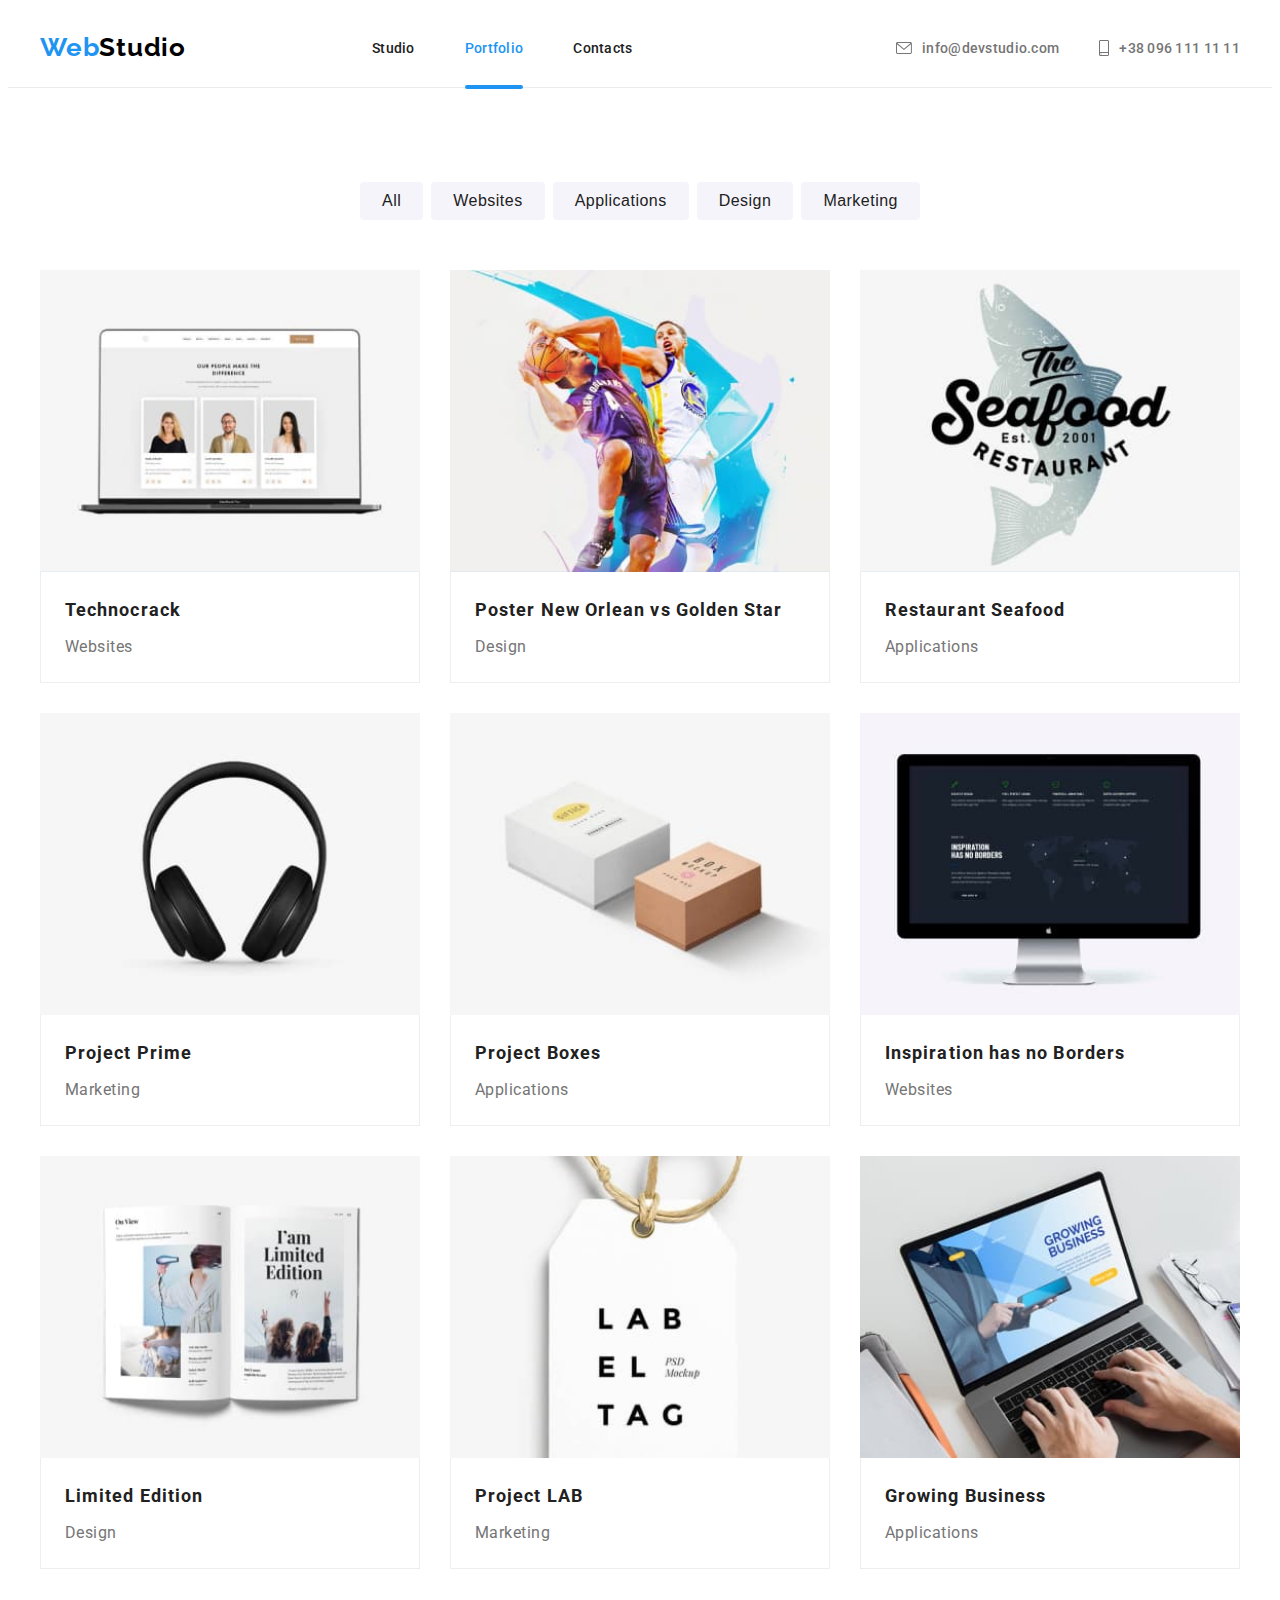
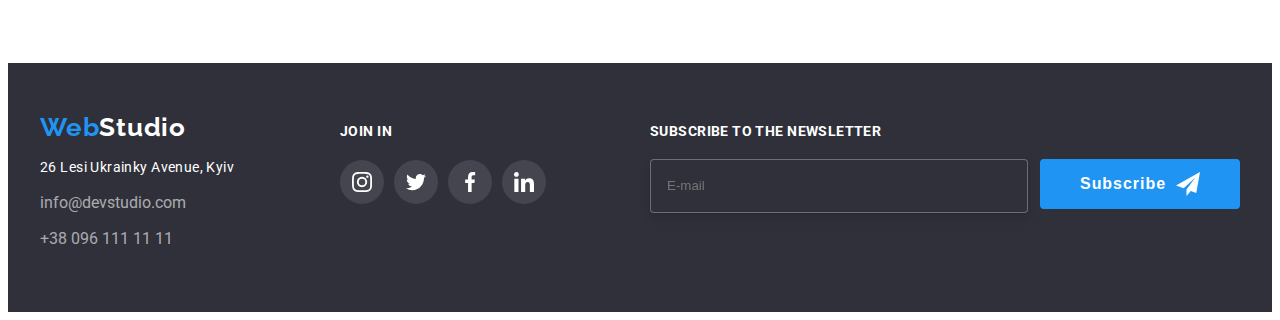
==== commit bfb1013b: "Changes index.html, portfolio.html" ====
--- a/portfolio.html
+++ b/portfolio.html
@@ -8,344 +8,465 @@
     <title>Document</title>
     <link rel="preconnect" href="https://fonts.googleapis.com">
     <link rel="preconnect" href="https://fonts.gstatic.com" crossorigin>
-    <link href="https://fonts.googleapis.com/css2?family=Raleway:wght@700&family=Roboto:wght@400;500;700;900&display=swap"
+    <link
+        href="https://fonts.googleapis.com/css2?family=Raleway:wght@700&family=Roboto:wght@400;500;700;900&display=swap"
         rel="stylesheet">
-     <link rel="stylesheet" href="https://cdnjs.cloudflare.com/ajax/libs/modern-normalize/1.1.0/modern-normalize.min.css" integrity="sha512-wpPYUAdjBVSE4KJnH1VR1HeZfpl1ub8YT/NKx4PuQ5NmX2tKuGu6U/JRp5y+Y8XG2tV+wKQpNHVUX03MfMFn9Q==" crossorigin="anonymous" referrerpolicy="no-referrer">
+    <link rel="stylesheet" href="https://cdnjs.cloudflare.com/ajax/libs/modern-normalize/1.1.0/modern-normalize.min.css"
+        integrity="sha512-wpPYUAdjBVSE4KJnH1VR1HeZfpl1ub8YT/NKx4PuQ5NmX2tKuGu6U/JRp5y+Y8XG2tV+wKQpNHVUX03MfMFn9Q=="
+        crossorigin="anonymous" referrerpolicy="no-referrer">
     <link rel="stylesheet" href="./css/main.min.css">
 </head>
+
 <body class="body">
 
-<!--Header-->
-
-<header class="header">
-
-    <div class="container header-container">
-
-        <!--Logo-->
-
-
-        <a class="header-logo link" href="./index.html"><span class="span">Web</span>Studio</a>
-
-
-        <!--Navigation-->
-
-        <nav>
-            <ul class="nav-list">
-                <li>
-                    <a class="link-item link " href="./index.html">Студія</a>
-                </li>
-                <li>
-                    <a class="link-item link current" href="./portfolio.html">Портфоліо</a>
-                </li>
-                <li>
-                    <a class="link-item link" href="#">Контакти</a>
-                </li>
+    <!--Header-->
+
+    <header class="header">
+
+        <div class="container header-container">
+
+            <!--Logo-->
+
+
+            <a class="header-logo link" href="./index.html"><span class="span">Web</span>Studio</a>
+
+
+            <!--Navigation-->
+
+            <nav>
+                <ul class="nav-list">
+                    <li>
+                        <a class="link-item link " href="./index.html">Studio</a>
+                    </li>
+                    <li>
+                        <a class="link-item link current" href="./portfolio.html">Portfolio</a>
+                    </li>
+                    <li>
+                        <a class="link-item link" href="#">Contacts</a>
+                    </li>
+                </ul>
+            </nav>
+
+            <!--Contacts-->
+
+            <ul class="contacts-list">
+                <li><a class="connect link first-link" href="mailto:info@devstudio.com"> <svg class="contacts-icon"
+                            width="16" height="12">
+                            <use href="./images/icons.svg#icon-envelope"></use>
+                        </svg>info@devstudio.com</a></li>
+                <li><a class="connect link" href="tel:+380961111111"> <svg class="contacts-icon" width="10" height="16">
+                            <use href="./images/icons.svg#icon-smartphone"></use>
+                        </svg>+38 096 111 11 11</a></li>
             </ul>
-        </nav>
-
-        <!--Contacts-->
-
-        <ul class="contacts-list">
-            <li><a class="connect link first-link" href="mailto:info@devstudio.com"> <svg class="contacts-icon"
-                        width="16" height="12">
-                        <use href="./images/icons.svg#icon-envelope"></use>
-                    </svg>info@devstudio.com</a></li>
-            <li><a class="connect link" href="tel:+380961111111"> <svg class="contacts-icon" width="10" height="16">
-                        <use href="./images/icons.svg#icon-smartphone"></use>
-                    </svg>+38 096 111 11 11</a></li>
-        </ul>
-
-
-        <button class="burger-menu-btn" type="button">
-            <svg width="24" height="16">
-                <use class="burger-menu-open" data-menu-open href="./images/icons.svg#burger-menu-close"></use>
-                <use class="burger-menu-close" data-menu-close href="./images/icons.svg#burger-menu"></use>
-            </svg>
-
-        </button>
-
-
-        <!-- Mobile Menu -->
-
-        <div class="mobile-menu is-hidden" data-menu>
-
-
-            <ul class="mobile-menu-nav list">
-
-                <li class="mobile-menu-nav-item">
-                    <a class="mobile-menu-nav-link" href="./index.html">Студія</a>
-                </li>
-
-                <li class="mobile-menu-nav-item">
-                    <a class="mobile-menu-nav-link current" href="./portfolio.html">Портфоліо</a>
-                </li>
-
-                <li class="mobile-menu-nav-item">
-                    <a class="mobile-menu-nav-link" href="#">Контакти</a>
-                </li>
-
-            </ul>
-
-            <ul class="mobile-menu-contacts list">
-
-                <li class="mobile-menu-contacts-item">
-                    <a class="mobile-menu-tel-link" href="tel:+380961111111">+380 96 111 11 11</a>
-                </li>
-
-                <li class="mobile-menu-contacts-item">
-                    <a class="mobile-menu-mail-link" href="mailto:info@devstudio.com">info@devstudio.com</a>
-                </li>
-
-
-            </ul>
-
-            <ul class="mobile-menu-soc list">
-
-                <li class="mobile-menu-soc-item">
-                    <a class="mobile-menu-soc-link" href="#">Instagram</a>
-                </li>
-
-                <li class="mobile-menu-soc-item">
-                    <a class="mobile-menu-soc-link" href="#">Twitter</a>
-                </li>
-
-                <li class="mobile-menu-soc-item">
-                    <a class="mobile-menu-soc-link" href="#">Facebook</a>
-                </li>
-
-                <li class="mobile-menu-soc-item">
-                    <a class="mobile-menu-soc-link" href="#">LinkedIn</a>
-                </li>
-
-            </ul>
-
+
+
+            <button class="burger-menu-btn" type="button">
+                <svg width="24" height="16">
+                    <use class="burger-menu-open" data-menu-open href="./images/icons.svg#burger-menu-close"></use>
+                    <use class="burger-menu-close" data-menu-close href="./images/icons.svg#burger-menu"></use>
+                </svg>
+
+            </button>
+
+
+            <!-- Mobile Menu -->
+
+            <div class="mobile-menu is-hidden" data-menu>
+
+
+                <ul class="mobile-menu-nav list">
+
+                    <li class="mobile-menu-nav-item">
+                        <a class="mobile-menu-nav-link" href="./index.html">Studio</a>
+                    </li>
+
+                    <li class="mobile-menu-nav-item">
+                        <a class="mobile-menu-nav-link current" href="./portfolio.html">Portfolio</a>
+                    </li>
+
+                    <li class="mobile-menu-nav-item">
+                        <a class="mobile-menu-nav-link" href="#">Contacts</a>
+                    </li>
+
+                </ul>
+
+                <ul class="mobile-menu-contacts list">
+
+                    <li class="mobile-menu-contacts-item">
+                        <a class="mobile-menu-tel-link" href="tel:+380961111111">+380 96 111 11 11</a>
+                    </li>
+
+                    <li class="mobile-menu-contacts-item">
+                        <a class="mobile-menu-mail-link" href="mailto:info@devstudio.com">info@devstudio.com</a>
+                    </li>
+
+
+                </ul>
+
+                <ul class="mobile-menu-soc list">
+
+                    <li class="mobile-menu-soc-item">
+                        <a class="mobile-menu-soc-link" href="#">Instagram</a>
+                    </li>
+
+                    <li class="mobile-menu-soc-item">
+                        <a class="mobile-menu-soc-link" href="#">Twitter</a>
+                    </li>
+
+                    <li class="mobile-menu-soc-item">
+                        <a class="mobile-menu-soc-link" href="#">Facebook</a>
+                    </li>
+
+                    <li class="mobile-menu-soc-item">
+                        <a class="mobile-menu-soc-link" href="#">LinkedIn</a>
+                    </li>
+
+                </ul>
+
+
+            </div>
 
         </div>
-
-    </div>
-</header>
+    </header>
 
     <!--Main-->
 
-<main>
-   
+    <main>
+
         <section class="portfolio-container">
 
             <div class="container">
 
-    <!--Section Hero-->
-        
-        <h1 class="visually-hidden">Портфоліо</h1>
-     
-    
-        <!--Section btn-->
-        
-            <ul class="button">
-                <li><button class="portfolio-button" type="button">Усі</button></li>
-                <li><button class="portfolio-button" type="button">Веб-сайти</button></li>
-                <li><button class="portfolio-button" type="button">Додатки</button></li>
-                <li><button class="portfolio-button" type="button">Дизайн</button></li>
-                <li><button class="portfolio-button" type="button">Маркетинг</button></li>
-            </ul>
-
-        <!--Section cards-->
-
-
-            <ul class="info">
-                <li class="info-card">
-                    <a class="info-link" href="#">
-                        <div class="info-move-wrap">
-                            <img class="info-img" src="./images/portfolio/img-1.jpg" alt="ноутбук" width="370" height="294">
-                            <p class="info-move-text">Ресурс пропонує комплексні пропозиції з різним рівнем функціоналу та сервісів. Все це
-                                дозволить відвідувачу отримати
-                                вичерпні відомості про компанію чи приватну особу.</p>
-                        </div>
-                      <div class="info-wrap">
-                        <h2 class="info-title">Технокряк</h2>
-                        <p class="info-text">Веб-сайт</p>
-                      </div>
-                    </a>
-                </li>
-                <li class="info-card">
-                    <a class="info-link" href="#">
-                        <div class="info-move-wrap">
-                            <img class="info-img" src="./images/portfolio/img-2.jpg" alt="гра в баскетбол" width="370" height="294">
-                            <p class="info-move-text">Ресурс пропонує комплексні пропозиції з різним рівнем функціоналу та сервісів. Все це
-                                дозволить відвідувачу отримати
-                                вичерпні відомості про компанію чи приватну особу.</p>
-                        </div>
-                        <div class="info-wrap">
-                            <h2 class="info-title">Постер New Orlean vs Golden Star</h2>
-                            <p class="info-text">Дизайн</p>
-                        </div>
-                    </a>
-                </li>
-            
-                <li class="info-card">
-                    <a class="info-link" href="#">
-                        <div class="info-move-wrap">
-                            <img class="info-img" src="./images/portfolio/img-3.jpg" alt="логотип ресторану" width="370" height="294">
-                            <p class="info-move-text">Ресурс пропонує комплексні пропозиції з різним рівнем функціоналу та сервісів. Все це
-                                дозволить відвідувачу отримати
-                                вичерпні відомості про компанію чи приватну особу.</p>
-                        </div>
-                        <div class="info-wrap">
-                            <h2 class="info-title">Ресторан Seafood</h2>
-                            <p class="info-text">Додаток</p>
-                        </div>
-                    </a>
-                </li>
-                <li class="info-card">
-                    <a class="info-link" href="#">
-                        <div class="info-move-wrap">
-                            <img class="info-img" src="./images/portfolio/img-4.jpg" alt="Навушники" width="370" height="294">
-                            <p class="info-move-text">Ресурс пропонує комплексні пропозиції з різним рівнем функціоналу та сервісів. Все це
-                                дозволить відвідувачу отримати
-                                вичерпні відомості про компанію чи приватну особу.</p>
-                        </div>
-                        <div class="info-wrap">
-                            <h2 class="info-title">Проєкт Prime</h2>
-                            <p class="info-text">Маркетинг</p>
-                        </div>
-                    </a>
-                </li>
-                <li class="info-card">
-                    <a class="info-link" href="#">
-                        <div class="info-move-wrap">
-                            <img class="info-img" src="./images/portfolio/img-5.jpg" alt=" 2 коробки" width="370" height="294">
-                            <p class="info-move-text">Ресурс пропонує комплексні пропозиції з різним рівнем функціоналу та сервісів. Все це
-                                дозволить відвідувачу отримати
-                                вичерпні відомості про компанію чи приватну особу.</p>
-                        </div>
-                        <div class="info-wrap">
-                            <h2 class="info-title">Проєкт Boxes</h2>
-                            <p class="info-text">Додаток</p>
-                        </div>
-                    </a>
-                </li>
-                <li class="info-card">
-                    <a class="info-link" href="#">
-                        <div class="info-move-wrap">
-                            <img class="info-img" src="./images/portfolio/img-6.jpg" alt="монітор" width="370" height="294">
-                            <p class="info-move-text">Ресурс пропонує комплексні пропозиції з різним рівнем функціоналу та сервісів. Все це
-                                дозволить відвідувачу отримати
-                                вичерпні відомості про компанію чи приватну особу.</p>
-                        </div>
-                        <div class="info-wrap">
-                            <h2 class="info-title">Inspiration has no Borders</h2>
-                            <p class="info-text">Веб-сайт</p>
-                        </div>
-                    </a>
-                </li>
-                <li class="info-card">
-                    <a class="info-link" href="#">
-                        <div class="info-move-wrap">
-                            <img class="info-img" src="./images/portfolio/img-7.jpg" alt="книжка" width="370" height="294">
-                            <p class="info-move-text">Ресурс пропонує комплексні пропозиції з різним рівнем функціоналу та сервісів. Все це
-                                дозволить відвідувачу отримати
-                                вичерпні відомості про компанію чи приватну особу.</p>
-                        </div>
-                     <div class="info-wrap">
-                        <h2 class="info-title">Видання Limited Edition</h2>
-                        <p class="info-text">Дизайн</p>
-                     </div>
-                    </a>
-                </li>
-                <li class="info-card">
-                    <a class="info-link" href="#">
-                        <div class="info-move-wrap">
-                            <img class="info-img" src="./images/portfolio/img-8.jpg" alt="підвіска з надписом" width="370" height="294">
-                            <p class="info-move-text">Ресурс пропонує комплексні пропозиції з різним рівнем функціоналу та сервісів. Все це
-                                дозволить відвідувачу отримати
-                                вичерпні відомості про компанію чи приватну особу.</p>
-                        </div>
-                       <div class="info-wrap">
-                        <h2 class="info-title">Проєкт LAB</h2>
-                        <p class="info-text">Маркетинг</p>
-                       </div>
-                    </a>
-                </li>
-                <li class="info-card">
-                    <a class="info-link" href="#">
-                        <div class="info-move-wrap">
-                            <img class="info-img" src="./images/portfolio/img-9.jpg" alt="руки на клавіатурі" width="370" height="294">
-                            <p class="info-move-text">Ресурс пропонує комплексні пропозиції з різним рівнем функціоналу та сервісів. Все це
-                                дозволить відвідувачу отримати
-                                вичерпні відомості про компанію чи приватну особу.</p>
-                        </div>
-                       <div class="info-wrap">
-                        <h2 class="info-title">Growing Business</h2>
-                        <p class="info-text">Додаток</p>
-                       </div>
-                    </a>
-                </li>
-            </ul>
+                <!--Section Hero-->
+
+                <h1 class="visually-hidden">Portfolio</h1>
+
+
+                <!--Section btn-->
+
+                <ul class="button">
+                    <li><button class="portfolio-button" type="button">All</button></li>
+                    <li><button class="portfolio-button" type="button">Websites</button></li>
+                    <li><button class="portfolio-button" type="button">Applications</button></li>
+                    <li><button class="portfolio-button" type="button">Design</button></li>
+                    <li><button class="portfolio-button" type="button">Marketing</button></li>
+                </ul>
+
+                <!--Section cards-->
+
+
+                <ul class="info">
+                    <li class="info-card">
+                        <a class="info-link" href="#">
+                            <div class="info-move-wrap">
+                                <picture>
+                                    <source media="(min-width: 1200px)"
+                                        srcset="./images/portfolio/img-1_lg.jpg 1x, ./images/portfolio/img-1_lg@2x.jpg 2x"
+                                        type="image/jpeg">
+                                    <source media="(min-width: 768px)"
+                                        srcset="./images/portfolio/img-1_md.jpg 1x, ./images/portfolio/img-1_md@2x.jpg 2x"
+                                        type="image/jpeg">
+                                    <source media="(max-width: 767px)"
+                                        srcset="./images/portfolio/img-1_sm.jpg 1x, ./images/portfolio/img-1_sm@2x.jpg 2x"
+                                        type="image/jpeg">
+                                    <img class="info-img" src="./images/portfolio/img-1.jpg" alt="laptop" width="450"
+                                        height="294">
+                                </picture>
+
+                                <p class="info-move-text">The resource offers comprehensive offers with different levels
+                                    of functionality and services. All this will allow the
+                                    visitor to get comprehensive information about the company or private person.</p>
+                            </div>
+                            <div class="info-wrap">
+                                <h2 class="info-title">Technocrack</h2>
+                                <p class="info-text">Websites</p>
+                            </div>
+                        </a>
+                    </li>
+                    <li class="info-card">
+                        <a class="info-link" href="#">
+                            <div class="info-move-wrap">
+                                <picture>
+                                    <source media="(min-width: 1200px)"
+                                        srcset="./images/portfolio/img-2_lg.jpg 1x, ./images/portfolio/img-2_lg@2x.jpg 2x"
+                                        type="image/jpeg">
+                                    <source media="(min-width: 768px)"
+                                        srcset="./images/portfolio/img-2_md.jpg 1x, ./images/portfolio/img-2_md@2x.jpg 2x"
+                                        type="image/jpeg">
+                                    <source media="(max-width: 767px)"
+                                        srcset="./images/portfolio/img-2_sm.jpg 1x, ./images/portfolio/img-2_sm@2x.jpg 2x"
+                                        type="image/jpeg">
+                                    <img class="info-img" src="./images/portfolio/img-2.jpg" alt="playing basketball"
+                                        width="450" height="294">
+                                </picture>
+
+                                <p class="info-move-text">The resource offers comprehensive offers with different levels
+                                    of functionality and services. All this will allow the
+                                    visitor to get comprehensive information about the company or private person.</p>
+                            </div>
+                            <div class="info-wrap">
+                                <h2 class="info-title">Poster New Orlean vs Golden Star</h2>
+                                <p class="info-text">Design</p>
+                            </div>
+                        </a>
+                    </li>
+
+                    <li class="info-card">
+                        <a class="info-link" href="#">
+                            <div class="info-move-wrap">
+                                <picture>
+                                    <source media="(min-width: 1200px)"
+                                        srcset="./images/portfolio/img-3_lg.jpg 1x, ./images/portfolio/img-3_lg@2x.jpg 2x"
+                                        type="image/jpeg">
+                                    <source media="(min-width: 768px)"
+                                        srcset="./images/portfolio/img-3_md.jpg 1x, ./images/portfolio/img-3_md@2x.jpg 2x"
+                                        type="image/jpeg">
+                                    <source media="(max-width: 767px)"
+                                        srcset="./images/portfolio/img-3_sm.jpg 1x, ./images/portfolio/img-3_sm@2x.jpg 2x"
+                                        type="image/jpeg">
+                                    <img class="info-img" src="./images/portfolio/img-3.jpg" alt="restaurant logo"
+                                        width="450" height="294">
+                                </picture>
+
+                                <p class="info-move-text">The resource offers comprehensive offers with different levels
+                                    of functionality and services. All this will allow the
+                                    visitor to get comprehensive information about the company or private person.</p>
+                            </div>
+                            <div class="info-wrap">
+                                <h2 class="info-title">Restaurant Seafood</h2>
+                                <p class="info-text">Applications</p>
+                            </div>
+                        </a>
+                    </li>
+                    <li class="info-card">
+                        <a class="info-link" href="#">
+                            <div class="info-move-wrap">
+                                <picture>
+                                    <source media="(min-width: 1200px)"
+                                        srcset="./images/portfolio/img-4_lg.jpg 1x, ./images/portfolio/img-4_lg@2x.jpg 2x"
+                                        type="image/jpeg">
+                                    <source media="(min-width: 768px)"
+                                        srcset="./images/portfolio/img-4_md.jpg 1x, ./images/portfolio/img-4_md@2x.jpg 2x"
+                                        type="image/jpeg">
+                                    <source media="(max-width: 767px)"
+                                        srcset="./images/portfolio/img-4_sm.jpg 1x, ./images/portfolio/img-4_sm@2x.jpg 2x"
+                                        type="image/jpeg">
+                                    <img class="info-img" src="./images/portfolio/img-4.jpg" alt="Headphone" width="450"
+                                        height="294">
+                                </picture>
+
+                                <p class="info-move-text">The resource offers comprehensive offers with different levels
+                                    of functionality and services. All this will allow the
+                                    visitor to get comprehensive information about the company or private person.</p>
+                            </div>
+                            <div class="info-wrap">
+                                <h2 class="info-title">Project Prime</h2>
+                                <p class="info-text">Marketing</p>
+                            </div>
+                        </a>
+                    </li>
+                    <li class="info-card">
+                        <a class="info-link" href="#">
+                            <div class="info-move-wrap">
+                                <picture>
+                                    <source media="(min-width: 1200px)"
+                                        srcset="./images/portfolio/img-5_lg.jpg 1x, ./images/portfolio/img-5_lg@2x.jpg 2x"
+                                        type="image/jpeg">
+                                    <source media="(min-width: 768px)"
+                                        srcset="./images/portfolio/img-5_md.jpg 1x, ./images/portfolio/img-5_md@2x.jpg 2x"
+                                        type="image/jpeg">
+                                    <source media="(max-width: 767px)"
+                                        srcset="./images/portfolio/img-5_sm.jpg 1x, ./images/portfolio/img-5_sm@2x.jpg 2x"
+                                        type="image/jpeg">
+                                    <img class="info-img" src="./images/portfolio/img-5.jpg" alt=" 2 boxes" width="450"
+                                        height="294">
+                                </picture>
+
+                                <p class="info-move-text">The resource offers comprehensive offers with different
+                                    levels of functionality and services. All this will allow the
+                                    visitor to get comprehensive information about the company or private person.</p>
+                            </div>
+                            <div class="info-wrap">
+                                <h2 class="info-title">Project Boxes</h2>
+                                <p class="info-text">Applications</p>
+                            </div>
+                        </a>
+                    </li>
+                    <li class="info-card">
+                        <a class="info-link" href="#">
+                            <div class="info-move-wrap">
+                                <picture>
+                                    <source media="(min-width: 1200px)"
+                                        srcset="./images/portfolio/img-6_lg.jpg 1x, ./images/portfolio/img-6_lg@2x.jpg 2x"
+                                        type="image/jpeg">
+                                    <source media="(min-width: 768px)"
+                                        srcset="./images/portfolio/img-6_md.jpg 1x, ./images/portfolio/img-6_md@2x.jpg 2x"
+                                        type="image/jpeg">
+                                    <source media="(max-width: 767px)"
+                                        srcset="./images/portfolio/img-6_sm.jpg 1x, ./images/portfolio/img-6_sm@2x.jpg 2x"
+                                        type="image/jpeg">
+                                    <img class="info-img" src="./images/portfolio/img-6.jpg" alt="monitor" width="450"
+                                        height="294">
+                                </picture>
+
+                                <p class="info-move-text">The resource offers comprehensive offers with different levels
+                                    of functionality and services. All this will allow the
+                                    visitor to get comprehensive information about the company or private person.</p>
+                            </div>
+                            <div class="info-wrap">
+                                <h2 class="info-title">Inspiration has no Borders</h2>
+                                <p class="info-text">Websites</p>
+                            </div>
+                        </a>
+                    </li>
+                    <li class="info-card">
+                        <a class="info-link" href="#">
+                            <div class="info-move-wrap">
+                                <picture>
+                                    <source media="(min-width: 1200px)"
+                                        srcset="./images/portfolio/img-7_lg.jpg 1x, ./images/portfolio/img-7_lg@2x.jpg 2x"
+                                        type="image/jpeg">
+                                    <source media="(min-width: 768px)"
+                                        srcset="./images/portfolio/img-7_md.jpg 1x, ./images/portfolio/img-7_md@2x.jpg 2x"
+                                        type="image/jpeg">
+                                    <source media="(max-width: 767px)"
+                                        srcset="./images/portfolio/img-7_sm.jpg 1x, ./images/portfolio/img-7_sm@2x.jpg 2x"
+                                        type="image/jpeg">
+                                    <img class="info-img" src="./images/portfolio/img-7.jpg" alt="book" width="450"
+                                        height="294">
+                                </picture>
+
+                                <p class="info-move-text">The resource offers comprehensive offers with different levels
+                                    of functionality and services. All this will allow the
+                                    visitor to get comprehensive information about the company or private person.</p>
+                            </div>
+                            <div class="info-wrap">
+                                <h2 class="info-title">Limited Edition</h2>
+                                <p class="info-text">Design</p>
+                            </div>
+                        </a>
+                    </li>
+                    <li class="info-card">
+                        <a class="info-link" href="#">
+                            <div class="info-move-wrap">
+                                <picture>
+                                    <source media="(min-width: 1200px)"
+                                        srcset="./images/portfolio/img-8_lg.jpg 1x, ./images/portfolio/img-8_lg@2x.jpg 2x"
+                                        type="image/jpeg">
+                                    <source media="(min-width: 768px)"
+                                        srcset="./images/portfolio/img-8_md.jpg 1x, ./images/portfolio/img-8_md@2x.jpg 2x"
+                                        type="image/jpeg">
+                                    <source media="(max-width: 767px)"
+                                        srcset="./images/portfolio/img-8_sm.jpg 1x, ./images/portfolio/img-8_sm@2x.jpg 2x"
+                                        type="image/jpeg">
+                                    <img class="info-img" src="./images/portfolio/img-8.jpg"
+                                        alt="pendant with an inscription" width="450" height="294">
+                                </picture>
+
+                                <p class="info-move-text">The resource offers comprehensive offers with different levels
+                                    of functionality and services. All this will allow the
+                                    visitor to get comprehensive information about the company or private person.</p>
+                            </div>
+                            <div class="info-wrap">
+                                <h2 class="info-title">Project LAB</h2>
+                                <p class="info-text">Marketing</p>
+                            </div>
+                        </a>
+                    </li>
+                    <li class="info-card">
+                        <a class="info-link" href="#">
+                            <div class="info-move-wrap">
+                                <picture>
+                                    <source media="(min-width: 1200px)"
+                                        srcset="./images/portfolio/img-9_lg.jpg 1x, ./images/portfolio/img-9_lg@2x.jpg 2x"
+                                        type="image/jpeg">
+                                    <source media="(min-width: 768px)"
+                                        srcset="./images/portfolio/img-9_md.jpg 1x, ./images/portfolio/img-9_md@2x.jpg 2x"
+                                        type="image/jpeg">
+                                    <source media="(max-width: 767px)"
+                                        srcset="./images/portfolio/img-9_sm.jpg 1x, ./images/portfolio/img-9_sm@2x.jpg 2x"
+                                        type="image/jpeg">
+                                    <img class="info-img" src="./images/portfolio/img-9.jpg" alt="hands on keyboard"
+                                        width="450" height="294">
+                                </picture>
+
+                                <p class="info-move-text">The resource offers comprehensive offers with different levels
+                                    of functionality and services. All this will allow the
+                                    visitor to get comprehensive information about the company or private person.</p>
+                            </div>
+                            <div class="info-wrap">
+                                <h2 class="info-title">Growing Business</h2>
+                                <p class="info-text">Applications</p>
+                            </div>
+                        </a>
+                    </li>
+                </ul>
 
             </div>
 
         </section>
 
-</main>
-
-
-
-        <!--Footer-->
-        
-        
+    </main>
+
+
+
+    <!--Footer-->
+
+
     <footer class="footer">
-    
+
         <div class="container footer-container ">
-    
+
             <!--Logo-->
-    
+
             <div class="contacts">
-    
+
                 <div class="footer-call">
                     <a class="footer-logo link-footer" href="./index.html"><span class="span">Web</span>Studio</a>
-    
-    
+
+
                     <!--Contacts-->
-    
-    
+
+
                     <address class="footer-list">
-    
+
                         <ul class="contacts-footer">
                             <li class="footer-item">
-    
-                                <a class="contacts-footer adress link-footer" href="https://goo.gl/maps/eFiZRFyHb9n71qFo6"
-                                    target="_blank" rel="noopener noreferrer">м. Київ,
-                                    пр-т Лесі
-                                    Українки, 26</a>
+
+                                <a class="contacts-footer adress link-footer"
+                                    href="https://goo.gl/maps/eFiZRFyHb9n71qFo6" target="_blank"
+                                    rel="noopener noreferrer">26 Lesi Ukrainky Avenue, Kyiv</a>
                             </li>
                             <li class="footer-item">
-    
+
                                 <a class="contacts-footer connection link-footer"
                                     href="mailto:info@devstudio.com">info@devstudio.com</a>
                             </li>
                             <li class="footer-item">
-    
-                                <a class="contacts-footer connection link-footer" href="tel:+380961111111">+38 096 111 11
+
+                                <a class="contacts-footer connection link-footer" href="tel:+380961111111">+38 096 111
+                                    11
                                     11</a>
                             </li>
-    
+
                         </ul>
-    
+
                     </address>
                 </div>
             </div>
-    
+
             <div class="contacts-soc">
-                <h2 class="contacts-soc-title">приєднуйтесь</h2>
-    
+                <h2 class="contacts-soc-title">join in</h2>
+
                 <ul class="contacts-soc-list">
-    
+
                     <li class="contacts-soc-item">
                         <a class="contacts-soc-link" href="#" target="_blank" rel="noopener noreferrer"><svg
                                 class="contacts-soc-icon" width="20" height="20">
                                 <use href="./images/icons.svg#icon-instagram"></use>
                             </svg></a>
                     </li>
-    
+
                     <li class="contacts-soc-item">
                         <a class="contacts-soc-link" href="#" target="_blank" rel="noopener noreferrer"><svg
                                 class="contacts-soc-icon" width="20" height="20">
@@ -365,42 +486,43 @@
                             </svg></a>
                     </li>
                 </ul>
-    
+
             </div>
-    
+
             <div class="subscribe">
-    
-                <p class="subscribe-title">Підпишіться на розсилку</p>
-    
+
+                <p class="subscribe-title">Subscribe to the newsletter</p>
+
                 <form>
-    
+
                     <div class="subscribe-form">
-    
-    
+
+
                         <input class="subscribe-input" type="email" name="mail" id="footer-mail" placeholder="E-mail">
-    
-    
-                        <button class="subscribe-btn" type="submit">Підписатися
-    
+
+
+                        <button class="subscribe-btn" type="submit">Subscribe
+
                             <svg class="icon-send" width="24px" height="24px">
                                 <use href="./images/icons.svg#icon-send"></use>
                             </svg>
-    
+
                         </button>
-    
+
                     </div>
-    
-    
+
+
                 </form>
             </div>
         </div>
-    
-    
-    
-    
+
+
+
+
     </footer>
 
-<script src="./js/menu.js"></script>
+    <script src="./js/menu.js"></script>
 
 </body>
+
 </html>--- a/css/main.min.css
+++ b/css/main.min.css
@@ -1 +1 @@
-:root{--primery-text-color: #212121;--secondary-text-color: #757575;--primery-bg-color: #FFFFFF;--secondary-bg-color: #2F303A;--white-bg-color: #F5F5F5;--team-bg-color: #F5F4FA;--primery-accent: hsl(207, 90%, 54%);--header-logo: #000000;--soc-icon: #AFB1B8;--primery-letter-spacing: 0.03em;--secondary-letter-spacing: 0.02em;--anim-slow: 250ms cubic-bezier(0.4, 0, 0.2, 1)}h1,h2,h3,h4,h5,h6,p{margin:0}ul{list-style:none;margin:0;padding:0}img{display:block;width:100%;height:auto}.body{font-family:"Roboto",sans-serif;color:var(--primery-text-color)}.no-scroll{overflow:hidden}.span{color:var(--primery-accent)}.link{text-decoration:none}.visually-hidden{position:absolute;width:1px;height:1px;margin:-1px;border:0;padding:0;white-space:nowrap;-webkit-clip-path:inset(100%);clip-path:inset(100%);clip:rect(0 0 0 0);overflow:hidden}.container{max-width:480px;padding-right:15px;padding-left:15px;margin-left:auto;margin-right:auto}@media screen and (min-width: 768px){.container{max-width:768px}}@media screen and (min-width: 1200px){.container{max-width:1200px}}.header{border-bottom:1px solid #ececec;padding-top:19px;padding-bottom:19px}@media screen and (min-width: 1200px){.header{padding-top:24px;padding-bottom:24px}}.header-container{display:-webkit-box;display:-ms-flexbox;display:flex;-webkit-box-align:center;-ms-flex-align:center;align-items:center}.header-logo{color:var(--header-logo);font-family:"Raleway";font-weight:700;font-size:24px;line-height:1.16;letter-spacing:var(--primery-letter-spacing);margin-left:0}@media screen and (min-width: 1200px){.header-logo{font-size:26px;line-height:1.2;margin-right:93px}}.burger-menu-btn{background-color:rgba(0,0,0,0);border:none;display:-webkit-box;display:-ms-flexbox;display:flex;-webkit-box-align:center;-ms-flex-align:center;align-items:center;-webkit-box-pack:center;-ms-flex-pack:center;justify-content:center;margin-left:auto;z-index:10}@media screen and (min-width: 768px){.burger-menu-btn{display:none}}.burger-menu-open{opacity:0;width:40px;height:40px}.no-scroll .burger-menu-open{opacity:1}.no-scroll .burger-menu-close{display:none}.burger-menu-close{width:40px;height:40px}.mobile-menu{position:fixed;top:0;left:0;width:100%;height:100%;background-color:var(--primery-bg-color);padding:48px 40px;display:-webkit-box;display:-ms-flexbox;display:flex;-webkit-box-orient:vertical;-webkit-box-direction:normal;-ms-flex-direction:column;flex-direction:column;z-index:1}.mobile-menu-nav{margin-bottom:auto;-webkit-column-gap:32px;-moz-column-gap:32px;column-gap:32px}.mobile-menu-nav-item:not(:last-child){margin-bottom:32px}.mobile-menu-nav-link{text-decoration:none;font-weight:500;font-size:40px;line-height:1.17;letter-spacing:var(--secondary-letter-spacing);color:var(--primery-text-color)}.mobile-menu-nav-link.current{color:var(--primery-accent)}.mobile-menu-nav-link:focus{color:var(--primery-accent)}.mobile-menu-contacts{margin-bottom:64px}.mobile-menu-contacts-item:not(:last-child){margin-bottom:32px}.mobile-menu-tel-link{text-decoration:none;font-weight:500;font-size:34px;line-height:1.17;letter-spacing:var(--secondary-letter-spacing);color:var(--primery-accent)}.mobile-menu-mail-link{text-decoration:none;font-weight:500;font-size:24px;line-height:1.16;letter-spacing:var(--secondary-letter-spacing);color:var(--secondary-text-color)}.mobile-menu-soc{text-decoration:none;font-weight:500;font-size:18px;line-height:1.22;letter-spacing:var(--secondary-letter-spacing);display:-webkit-box;display:-ms-flexbox;display:flex;-webkit-box-align:center;-ms-flex-align:center;align-items:center;-ms-flex-wrap:wrap;flex-wrap:wrap;gap:10px}.mobile-menu-soc-link{text-decoration:none;color:var(--primery-accent)}.mobile-menu-soc-item:not(:last-child) .mobile-menu-soc-link{padding-right:10px;border-right:1px solid rgba(33,33,33,.2)}.nav-list{margin-left:93px;font-weight:500;font-size:14px;line-height:1.15;letter-spacing:var(--secondary-letter-spacing);gap:50px;display:-webkit-box;display:-ms-flexbox;display:flex}@media screen and (max-width: 767px){.nav-list{display:none}}.nav-list .link{color:var(--primery-text-color)}.link.current{color:var(--primery-accent);position:relative}.link-item{-webkit-transition:color var(--anim-slow);transition:color var(--anim-slow)}.link-item:hover,.link-item:focus{color:var(--primery-accent)}.current::after{content:"";position:absolute;bottom:-24px;left:0;-webkit-transform:translateY(9px);transform:translateY(9px);width:100%;height:4px;background-color:var(--primery-accent);border-radius:2px}.connect{display:-webkit-box;display:-ms-flexbox;display:flex;-webkit-box-align:center;-ms-flex-align:center;align-items:center;-webkit-transition:color var(--anim-slow);transition:color var(--anim-slow)}.contacts-list{font-weight:500;font-size:14px;line-height:1.15;letter-spacing:var(--secondary-letter-spacing);margin-left:auto;display:-webkit-box;display:-ms-flexbox;display:flex;-webkit-box-orient:vertical;-webkit-box-direction:normal;-ms-flex-direction:column;flex-direction:column;gap:10px;color:var(--secondary-text-color)}@media screen and (max-width: 767px){.contacts-list{display:none}}@media screen and (min-width: 1200px){.contacts-list{-webkit-box-orient:horizontal;-webkit-box-direction:normal;-ms-flex-direction:row;flex-direction:row;gap:40px}}.contacts-icon{fill:currentColor;margin-right:10px}.contacts-list .connect{color:var(--secondary-text-color)}.connect:hover,.connect:focus{color:var(--primery-accent)}.hero{padding-top:118px;padding-bottom:118px;margin:0 auto;background-color:#c4c4c4;background-position:center;background-size:cover;background-image:-webkit-gradient(linear, left top, left bottom, from(rgba(47, 48, 58, 0.4)), to(rgba(47, 48, 58, 0.4))),url(../images/hero-bcg/header-bcg-sm.jpg);background-image:linear-gradient(rgba(47, 48, 58, 0.4), rgba(47, 48, 58, 0.4)),url(../images/hero-bcg/header-bcg-sm.jpg)}@media(min-device-pixel-ratio: 2),(-webkit-min-device-pixel-ratio: 2),(min-resolution: 192dpi),(min-resolution: 2dppx){.hero{background-image:-webkit-gradient(linear, left top, left bottom, from(rgba(47, 48, 58, 0.4)), to(rgba(47, 48, 58, 0.4))),url(../images/hero-bcg/header-bcg-sm@2x.jpg);background-image:linear-gradient(rgba(47, 48, 58, 0.4), rgba(47, 48, 58, 0.4)),url(../images/hero-bcg/header-bcg-sm@2x.jpg)}}@media screen and (min-width: 768px){.hero{background-image:-webkit-gradient(linear, left top, left bottom, from(rgba(47, 48, 58, 0.4)), to(rgba(47, 48, 58, 0.4))),url(../images/hero-bcg/header-bcg-md.jpg);background-image:linear-gradient(rgba(47, 48, 58, 0.4), rgba(47, 48, 58, 0.4)),url(../images/hero-bcg/header-bcg-md.jpg)}}@media screen and (min-width: 768px)and (min-device-pixel-ratio: 2),screen and (min-width: 768px)and (-webkit-min-device-pixel-ratio: 2),screen and (min-width: 768px)and (min-resolution: 192dpi),screen and (min-width: 768px)and (min-resolution: 2dppx){.hero{background-image:-webkit-gradient(linear, left top, left bottom, from(rgba(47, 48, 58, 0.4)), to(rgba(47, 48, 58, 0.4))),url(../images/hero-bcg/header-bcg-md@2x.jpg);background-image:linear-gradient(rgba(47, 48, 58, 0.4), rgba(47, 48, 58, 0.4)),url(../images/hero-bcg/header-bcg-md@2x.jpg)}}@media screen and (min-width: 1200px){.hero{background-image:-webkit-gradient(linear, left top, left bottom, from(rgba(47, 48, 58, 0.4)), to(rgba(47, 48, 58, 0.4))),url(../images/hero-bcg/header-bcg-lg.jpg);background-image:linear-gradient(rgba(47, 48, 58, 0.4), rgba(47, 48, 58, 0.4)),url(../images/hero-bcg/header-bcg-lg.jpg);padding-top:200px;padding-bottom:210px}}@media screen and (min-width: 1200px)and (min-device-pixel-ratio: 2),screen and (min-width: 1200px)and (-webkit-min-device-pixel-ratio: 2),screen and (min-width: 1200px)and (min-resolution: 192dpi),screen and (min-width: 1200px)and (min-resolution: 2dppx){.hero{background-image:-webkit-gradient(linear, left top, left bottom, from(rgba(47, 48, 58, 0.4)), to(rgba(47, 48, 58, 0.4))),url(../images/hero-bcg/header-bcg-lg@2x.jpg);background-image:linear-gradient(rgba(47, 48, 58, 0.4), rgba(47, 48, 58, 0.4)),url(../images/hero-bcg/header-bcg-lg@2x.jpg)}}.hero-title{color:var(--primery-bg-color);font-weight:900;font-size:26px;line-height:1.6;letter-spacing:.06em;text-align:center;text-transform:uppercase;margin-bottom:40px}@media screen and (min-width: 1200px){.hero-title{font-size:44px;line-height:1.35}}.hero-btn{color:var(--primery-bg-color);background-color:var(--primery-accent);font-weight:700;font-size:16px;line-height:1.87;letter-spacing:.06em;cursor:pointer;display:block;margin:auto;border:none;border-radius:4px;padding-top:10px;padding-right:32px;padding-bottom:10px;padding-left:32px;-webkit-transition:color var(--anim-slow),background-color var(--anim-slow);transition:color var(--anim-slow),background-color var(--anim-slow)}.hero-btn:hover,.hero-btn:focus{background-color:#188ce8;-webkit-box-shadow:0px 4px 4px rgba(0,0,0,.15);box-shadow:0px 4px 4px rgba(0,0,0,.15)}.features{padding-top:60px;padding-bottom:60px}@media screen and (min-width: 1200px){.features{padding-top:94px;padding-bottom:94px}}.features__list{display:-webkit-box;display:-ms-flexbox;display:flex;-webkit-box-orient:vertical;-webkit-box-direction:normal;-ms-flex-direction:column;flex-direction:column;gap:30px}@media screen and (min-width: 768px){.features__list{-ms-flex-wrap:wrap;flex-wrap:wrap;-webkit-box-orient:horizontal;-webkit-box-direction:normal;-ms-flex-direction:row;flex-direction:row}}.features__item{width:100%}@media screen and (min-width: 768px){.features__item{width:calc((100% - 30px)/2)}}@media screen and (min-width: 1200px){.features__item{width:calc((100% - 90px)/4)}}.features__title{text-align:center;font-weight:700;font-size:14px;line-height:1.15;letter-spacing:var(--primery-letter-spacing);text-transform:uppercase;margin-bottom:10px}@media screen and (min-width: 768px){.features__title{text-align:left}}.features__text{color:var(--secondary-text-color);font-size:14px;line-height:1.4;letter-spacing:var(--primery-letter-spacing)}.features .features__icon__item{background-color:var(--team-bg-color);display:-webkit-box;display:-ms-flexbox;display:flex;width:100%;height:120px;margin-bottom:30px;-webkit-box-align:center;-ms-flex-align:center;align-items:center;-webkit-box-pack:center;-ms-flex-pack:center;justify-content:center;border-radius:4px}.work{padding-bottom:94px}@media screen and (max-width: 1200px){.work{display:none}}.work__title{font-size:36px;font-weight:700;letter-spacing:var(--primery-letter-spacing);line-height:1.15;margin-bottom:50px;text-align:center}.work__item{display:-webkit-box;display:-ms-flexbox;display:flex;gap:30px;position:relative}.work__text{position:absolute;bottom:0;width:370px;height:70px;display:-webkit-box;display:-ms-flexbox;display:flex;-webkit-box-align:center;-ms-flex-align:center;align-items:center;-webkit-box-pack:center;-ms-flex-pack:center;justify-content:center;background-color:rgba(47,48,58,.8);color:var(--primery-bg-color);font-weight:700;font-size:14px;line-height:1.14;text-align:center;letter-spacing:var(--primery-letter-spacing);text-transform:uppercase}.team{background-color:var(--team-bg-color);padding-top:60px;padding-bottom:60px}@media screen and (min-width: 1200px){.team{padding-top:94px;padding-bottom:94px}}.team__card{background-color:var(--primery-bg-color);-webkit-box-shadow:0px 1px 3px rgba(0,0,0,.12),0px 1px 1px rgba(0,0,0,.14),0px 2px 1px rgba(0,0,0,.2);box-shadow:0px 1px 3px rgba(0,0,0,.12),0px 1px 1px rgba(0,0,0,.14),0px 2px 1px rgba(0,0,0,.2);border-radius:0px 0px 4px 4px;width:100%}@media screen and (min-width: 768px){.team__card{width:calc((100% - 30px)/2)}}@media screen and (min-width: 1200px){.team__card{width:calc((100% - 90px)/4)}}.team__img{width:100%;margin-bottom:30px}.team__item{-ms-flex-wrap:wrap;flex-wrap:wrap;display:-webkit-box;display:-ms-flexbox;display:flex;-webkit-box-pack:center;-ms-flex-pack:center;justify-content:center;gap:30px}@media screen and (max-width: 768px){.team__item{display:-webkit-box;display:-ms-flexbox;display:flex;gap:30px;-webkit-box-pack:center;-ms-flex-pack:center;justify-content:center}}.team__title{font-weight:700;font-size:28px;line-height:1.17;letter-spacing:var(--primery-letter-spacing);text-align:center;margin-bottom:30px}@media screen and (min-width: 1200px){.team__title{font-size:36px;margin-bottom:50px;line-height:1.15}}.team__name{font-weight:500;font-size:16px;line-height:1.18;letter-spacing:var(--primery-letter-spacing);text-align:center;margin-bottom:10px}.team__text{color:var(--secondary-text-color);font-size:16px;line-height:1.18;letter-spacing:var(--primery-letter-spacing);text-align:center;margin-bottom:16px}.team-soc__list{display:-webkit-box;display:-ms-flexbox;display:flex;-webkit-box-pack:center;-ms-flex-pack:center;justify-content:center;gap:10px;margin-bottom:30px}.team-soc__item{width:44px;height:44px}.team-soc__link{width:100%;height:100%;border-radius:50%;display:-webkit-box;display:-ms-flexbox;display:flex;-webkit-box-align:center;-ms-flex-align:center;align-items:center;-webkit-box-pack:center;-ms-flex-pack:center;justify-content:center;color:var(--soc-icon);-webkit-transition:color var(--anim-slow),background-color var(--anim-slow);transition:color var(--anim-slow),background-color var(--anim-slow)}.team-soc__link:hover,.team-soc__link:focus{background-color:var(--primery-accent);color:var(--primery-bg-color)}.team-soc__icon{fill:currentColor}.clients{padding-top:60px;padding-bottom:60px}@media screen and (min-width: 1200px){.clients{padding-top:94px;padding-bottom:94px}}.clients__title{font-weight:700;margin-bottom:30px;line-height:1.17;font-size:28px;letter-spacing:var(--primery-letter-spacing);text-align:center}@media screen and (min-width: 1200px){.clients__title{margin-bottom:50px;line-height:1.16;font-size:36px}}.clients__list{display:-webkit-box;display:-ms-flexbox;display:flex;-webkit-box-pack:justify;-ms-flex-pack:justify;justify-content:space-between;gap:30px;-ms-flex-wrap:wrap;flex-wrap:wrap}@media screen and (min-width: 768px){.clients__list{display:-webkit-box;display:-ms-flexbox;display:flex;gap:30px;-webkit-box-pack:justify;-ms-flex-pack:justify;justify-content:space-between}}@media screen and (min-width: 1200px){.clients__list{display:-webkit-box;display:-ms-flexbox;display:flex;gap:30px;-webkit-box-pack:justify;-ms-flex-pack:justify;justify-content:space-between}}.clients__item{height:92px;width:calc((100% - 30px)/2)}@media screen and (min-width: 768px){.clients__item{width:calc((100% - 90px)/3)}}@media screen and (min-width: 1200px){.clients__item{width:calc((100% - 150px)/6)}}.clients__link{width:100%;height:100%;display:-webkit-box;display:-ms-flexbox;display:flex;-webkit-box-align:center;-ms-flex-align:center;align-items:center;-webkit-box-pack:center;-ms-flex-pack:center;justify-content:center;border:1px solid #afb1b8;border-radius:4px;color:var(--soc-icon);-webkit-transition:color var(--anim-slow);transition:color var(--anim-slow)}.clients__link:hover,.clients__link:focus{border-color:var(--primery-accent);color:var(--primery-accent)}.clients__link:focus{outline-color:var(--primery-accent)}.clients__icon{fill:currentColor}.footer{background-color:var(--secondary-bg-color);padding-top:60px;padding-bottom:60px}.footer .footer-list{margin-bottom:60px}@media screen and (min-width: 1200px){.footer{padding-bottom:0}}.link-footer{text-decoration:none}.footer-item{margin-bottom:9px;text-align:center}.footer-item:last-child{margin-bottom:0}.footer-logo{color:var(--primery-bg-color);font-family:"Raleway";font-weight:700;font-size:24px;line-height:1.16px;letter-spacing:var(--primery-letter-spacing);display:block;margin-bottom:28px;text-align:center}@media screen and (min-width: 1200px){.footer-logo{font-weight:700;font-size:26px;line-height:1.2px;text-align:center;letter-spacing:.03em;display:-webkit-box;display:-ms-flexbox;display:flex}}.adress{color:var(--primery-bg-color);font-family:"Roboto";font-size:14px;line-height:1.7;letter-spacing:var(--primery-letter-spacing);font-style:normal;margin-left:auto}@media screen and (min-width: 1200px){.adress{display:-webkit-box;display:-ms-flexbox;display:flex}}@media screen and (min-width: 1200px){.link-footer{display:-webkit-box;display:-ms-flexbox;display:flex}}.contacts-footer .connection{color:rgba(255,255,255,.6);font-style:normal;margin-left:auto}.contacts-footer{-webkit-transition:color var(--anim-slow);transition:color var(--anim-slow);line-height:1.7}.contacts-footer:hover,.contacts-footer:focus{color:var(--primery-accent)}.footer-container{display:-webkit-box;display:-ms-flexbox;display:flex;-webkit-box-align:baseline;-ms-flex-align:baseline;align-items:baseline;-ms-flex-wrap:wrap;flex-wrap:wrap}@media screen and (max-width: 767px){.footer-container{display:block}}@media screen and (min-width: 768px){.contacts{width:50%}}@media screen and (min-width: 1200px){.contacts{width:25%}}@media screen and (min-width: 768px){.contacts-soc{width:50%}}@media screen and (min-width: 1200px){.contacts-soc{width:25%}}.contacts-soc-title{color:var(--primery-bg-color);font-weight:700;font-size:14px;line-height:1.14;letter-spacing:var(--primery-letter-spacing);text-transform:uppercase;margin-bottom:20px;text-align:center}@media screen and (min-width: 1200px){.contacts-soc-title{text-align:left}}.contacts-soc-list{display:-webkit-box;display:-ms-flexbox;display:flex;gap:10px;-webkit-box-pack:center;-ms-flex-pack:center;justify-content:center;margin-bottom:60px}@media screen and (min-width: 1200px){.contacts-soc-list{-webkit-box-pack:start;-ms-flex-pack:start;justify-content:flex-start;margin-bottom:0}}.contacts-soc-item{width:44px;height:44px}.contacts-soc-link{background-color:rgba(255,255,255,.1);display:-webkit-box;display:-ms-flexbox;display:flex;-webkit-box-align:center;-ms-flex-align:center;align-items:center;-webkit-box-pack:center;-ms-flex-pack:center;justify-content:center;border-radius:50%;width:100%;height:100%;color:var(--primery-bg-color);-webkit-transition:background-color var(--anim-slow);transition:background-color var(--anim-slow)}.contacts-soc-link:hover,.contacts-soc-link:focus{background-color:var(--primery-accent)}.contacts-soc-icon{fill:currentColor}.portfolio-container{padding-top:60px;padding-bottom:60px}@media screen and (min-width: 1200px){.portfolio-container{padding-top:94px;padding-bottom:94px}}.button{display:-webkit-box;display:-ms-flexbox;display:flex;-ms-flex-wrap:wrap;flex-wrap:wrap;gap:15px 8px;margin-bottom:40px}@media screen and (min-width: 768px){.button{-webkit-box-pack:center;-ms-flex-pack:center;justify-content:center;margin-bottom:30px}}@media screen and (min-width: 1200px){.button{margin-bottom:50px}}.portfolio-button{color:var(--primery-text-color);background-color:var(--team-bg-color);font-weight:500;font-size:16px;line-height:1.62;letter-spacing:var(--primery-letter-spacing);cursor:pointer;border:none;border-radius:4px;padding-top:6px;padding-right:22px;padding-bottom:6px;padding-left:22px;-webkit-transition:color var(--anim-slow),background-color var(--anim-slow),-webkit-box-shadow var(--anim-slow);transition:color var(--anim-slow),background-color var(--anim-slow),-webkit-box-shadow var(--anim-slow);transition:color var(--anim-slow),background-color var(--anim-slow),box-shadow var(--anim-slow);transition:color var(--anim-slow),background-color var(--anim-slow),box-shadow var(--anim-slow),-webkit-box-shadow var(--anim-slow)}.portfolio-button:hover,.portfolio-button:focus{background-color:var(--primery-accent);color:var(--primery-bg-color);-webkit-box-shadow:0px 3px 1px rgba(0,0,0,.1),0px 1px 2px rgba(0,0,0,.08),0px 2px 2px rgba(0,0,0,.12);box-shadow:0px 3px 1px rgba(0,0,0,.1),0px 1px 2px rgba(0,0,0,.08),0px 2px 2px rgba(0,0,0,.12)}.info{display:-webkit-box;display:-ms-flexbox;display:flex;-ms-flex-wrap:wrap;flex-wrap:wrap;gap:30px;-webkit-box-orient:vertical;-webkit-box-direction:normal;-ms-flex-direction:column;flex-direction:column}@media screen and (min-width: 768px){.info{-webkit-box-orient:horizontal;-webkit-box-direction:normal;-ms-flex-direction:row;flex-direction:row}}.info-wrap{border-bottom:1px solid #eee;border-right:1px solid #eee;border-left:1px solid #eee;padding:20px 24px;-webkit-box-flex:1;-ms-flex-positive:1;flex-grow:1}@media screen and (min-width: 768px){.info-card{width:calc((100% - 30px)/2)}}@media screen and (min-width: 1200px){.info-card{width:calc((100% - 60px)/3)}}.info-img{display:block}.info-title{color:var(--primery-text-color);font-weight:700;font-size:18px;line-height:2;letter-spacing:.06em;margin-bottom:4px}.info-text{color:var(--secondary-text-color);font-size:16px;line-height:1.87;letter-spacing:var(--primery-letter-spacing)}.info-link{text-decoration:none;display:-webkit-box;display:-ms-flexbox;display:flex;-webkit-box-orient:vertical;-webkit-box-direction:normal;-ms-flex-direction:column;flex-direction:column;-webkit-transition:-webkit-box-shadow var(--anim-slow);transition:-webkit-box-shadow var(--anim-slow);transition:box-shadow var(--anim-slow);transition:box-shadow var(--anim-slow), -webkit-box-shadow var(--anim-slow);height:100%}.info-link:hover{-webkit-box-shadow:0px 1px 1px rgba(0,0,0,.12),0px 4px 4px rgba(0,0,0,.06),1px 4px 6px rgba(0,0,0,.16);box-shadow:0px 1px 1px rgba(0,0,0,.12),0px 4px 4px rgba(0,0,0,.06),1px 4px 6px rgba(0,0,0,.16)}.info-move-text{position:absolute;top:0;height:100%;-webkit-transform:translateY(100%);transform:translateY(100%);-webkit-transition:-webkit-transform var(--anim-slow);transition:-webkit-transform var(--anim-slow);transition:transform var(--anim-slow);transition:transform var(--anim-slow), -webkit-transform var(--anim-slow);display:-webkit-box;display:-ms-flexbox;display:flex;-webkit-box-align:center;-ms-flex-align:center;align-items:center;padding-left:24px;padding-right:24px;color:var(--primery-bg-color);background-color:rgba(33,150,243,.9);font-size:18px;line-height:1.55;letter-spacing:var(--primery-letter-spacing)}.info-link:hover .info-move-text,.info-link:focus .info-move-text{-webkit-transform:translateY(0);transform:translateY(0)}.info-move-wrap{position:relative;overflow:hidden}.backdrop{position:fixed;top:0;width:100%;height:100%;background-color:rgba(0,0,0,.2);-webkit-transition:opacity var(--anim-slow),visibility var(--anim-slow);transition:opacity var(--anim-slow),visibility var(--anim-slow)}.modal{position:absolute;top:50%;left:50%;padding:40px;width:calc(100% - 30px);max-width:450px;background-color:var(--primery-bg-color);-webkit-box-shadow:0px 1px 3px rgba(0,0,0,.12),0px 1px 1px rgba(0,0,0,.14),0px 2px 1px rgba(0,0,0,.2);box-shadow:0px 1px 3px rgba(0,0,0,.12),0px 1px 1px rgba(0,0,0,.14),0px 2px 1px rgba(0,0,0,.2);border-radius:4px;-webkit-transform:translate(-50%, -50%) scaleY(1);transform:translate(-50%, -50%) scaleY(1);-webkit-transition:-webkit-transform var(--anim-slow);transition:-webkit-transform var(--anim-slow);transition:transform var(--anim-slow);transition:transform var(--anim-slow), -webkit-transform var(--anim-slow)}@media screen and (min-width: 1200px){.modal{max-width:528px}}.backdrop.is-hidden .modal{-webkit-transform:translate(-50%, -50%) scaleY(1.5);transform:translate(-50%, -50%) scaleY(1.5)}.modal-close{position:absolute;right:8px;top:8px;width:30px;height:30px;display:-webkit-box;display:-ms-flexbox;display:flex;-webkit-box-align:center;-ms-flex-align:center;align-items:center;-webkit-box-pack:center;-ms-flex-pack:center;justify-content:center;background:#fff;border:1px solid rgba(0,0,0,.1);border-radius:50%;cursor:pointer}.modal-close-icon{color:var(--header-logo);cursor:pointer;-webkit-transition:fill var(--anim-slow);transition:fill var(--anim-slow)}.modal-close-icon:hover{fill:var(--primery-accent)}.is-hidden{opacity:0;visibility:hidden;pointer-events:none}.form-text{color:var(--primery-text-color);font-weight:700;font-size:20px;line-height:1.15;letter-spacing:var(--primery-letter-spacing);text-align:center;margin-bottom:12px}.form-label{display:block;color:var(--secondary-text-color);font-size:12px;line-height:1.16;letter-spacing:.01em;margin-bottom:4px}.form-input{width:100%;max-width:448px;height:40px;border:1px solid rgba(33,33,33,.2);border-radius:4px;outline:rgba(0,0,0,0);-webkit-transition:border-color var(--anim-slow);transition:border-color var(--anim-slow);padding:0 0 0 40px;font-size:12px}.form-input:focus{border-color:var(--primery-accent)}.form-input:focus+.modal-icon{fill:var(--primery-accent)}.input-field{position:relative;margin-bottom:10px}.modal-icon{position:absolute;left:12px;top:50%;-webkit-transform:translateY(-50%);transform:translateY(-50%)}.modal-comment{width:100%;max-width:448px;height:120px;resize:none;display:block;font-size:12px;line-height:1.16;letter-spacing:.01em;border:1px solid rgba(33,33,33,.2);border-radius:4px;padding-left:16px;padding-top:12px;-webkit-transition:border-color var(--anim-slow);transition:border-color var(--anim-slow)}.modal-comment:focus{border-color:var(--primery-accent);outline:1px}.modal-comment::-webkit-input-placeholder{color:rgba(117,117,117,.5)}.modal-comment::-moz-placeholder{color:rgba(117,117,117,.5)}.modal-comment:-ms-input-placeholder{color:rgba(117,117,117,.5)}.modal-comment::-ms-input-placeholder{color:rgba(117,117,117,.5)}.modal-comment::placeholder{color:rgba(117,117,117,.5)}.btn-submit{display:block;margin:auto;color:var(--primery-bg-color);background-color:var(--primery-accent);border-radius:4px;font-weight:700;font-size:16px;line-height:1.87;letter-spacing:.06em;border:none;cursor:pointer;padding-top:10px;padding-right:52px;padding-bottom:10px;padding-left:52px;-webkit-transition:color var(--anim-slow),background-color var(--anim-slow),-webkit-box-shadow var(--anim-slow);transition:color var(--anim-slow),background-color var(--anim-slow),-webkit-box-shadow var(--anim-slow);transition:color var(--anim-slow),background-color var(--anim-slow),box-shadow var(--anim-slow);transition:color var(--anim-slow),background-color var(--anim-slow),box-shadow var(--anim-slow),-webkit-box-shadow var(--anim-slow)}.btn-submit:hover,.btn-submit:focus{background-color:#188ce8;-webkit-box-shadow:0px 4px 4px rgba(0,0,0,.15);box-shadow:0px 4px 4px rgba(0,0,0,.15)}.check-text{color:var(--secondary-text-color);font-size:14px;line-height:1.71;letter-spacing:var(--primery-letter-spacing);display:-webkit-box;display:-ms-flexbox;display:flex;-webkit-box-align:center;-ms-flex-align:center;align-items:center;-webkit-box-pack:center;-ms-flex-pack:center;justify-content:center;margin-bottom:30px}.check-text .check-box{display:-webkit-box;display:-ms-flexbox;display:flex;-webkit-box-align:center;-ms-flex-align:center;align-items:center;-webkit-box-pack:center;-ms-flex-pack:center;justify-content:center;fill:rgba(0,0,0,0);width:16px;height:15px;border:2px solid var(--primery-text-color);border-radius:2px;margin-right:8px;-webkit-transition:var(--anim-slow);transition:var(--anim-slow)}.modal-check:checked+.check-text .check-box{background-color:var(--primery-accent);fill:var(--primery-bg-color);border:none}.modal-check:focus+.check-text .check-box{border-color:var(--primery-accent)}.policy-agreed{position:relative;color:var(--primery-accent);font-size:14px;line-height:1.71;letter-spacing:var(--primery-letter-spacing);margin-left:5px;text-decoration:none}.policy-agreed::after{content:"";position:absolute;bottom:0;left:0;-webkit-transform:translateY(-3px);transform:translateY(-3px);width:100%;height:1px;background-color:var(--primery-accent)}.subscribe{width:100%}@media screen and (min-width: 1200px){.subscribe{width:auto;margin-left:auto}}.subscribe-title{text-align:center;color:var(--primery-bg-color);font-weight:700;font-size:14px;line-height:16px;letter-spacing:var(--primery-letter-spacing);text-transform:uppercase;margin-bottom:20px}@media screen and (min-width: 1200px){.subscribe-title{text-align:left}}@media screen and (min-width: 1200px){.subscribe-form{display:-webkit-box;display:-ms-flexbox;display:flex;gap:12px}}.subscribe-input{display:block;color:var(--primery-bg-color);background-color:var(--secondary-bg-color);width:100%;height:50px;border:1px solid rgba(255,255,255,.3);-webkit-filter:drop-shadow(0px 4px 4px rgba(0, 0, 0, 0.15));filter:drop-shadow(0px 4px 4px rgba(0, 0, 0, 0.15));border-radius:4px;padding-left:16px;-webkit-transition:var(--anim-slow);transition:var(--anim-slow);margin-bottom:20px}@media screen and (min-width: 768px){.subscribe-input{max-width:450px;margin:0 auto 30px}}@media screen and (min-width: 1200px){.subscribe-input{width:358px;margin:0}}.subscribe-input:focus{border-color:var(--primery-accent);outline:none}.subscribe-btn{display:-webkit-box;display:-ms-flexbox;display:flex;-webkit-box-align:center;-ms-flex-align:center;align-items:center;-webkit-box-pack:center;-ms-flex-pack:center;justify-content:center;color:#fff;background-color:var(--primery-accent);width:200px;height:50px;font-weight:700;font-size:16px;line-height:1.88;letter-spacing:.06em;border-radius:4px;cursor:pointer;border:none;-webkit-transition:background-color var(--anim-slow),-webkit-box-shadow var(--anim-slow);transition:background-color var(--anim-slow),-webkit-box-shadow var(--anim-slow);transition:background-color var(--anim-slow),box-shadow var(--anim-slow);transition:background-color var(--anim-slow),box-shadow var(--anim-slow),-webkit-box-shadow var(--anim-slow)}@media screen and (max-width: 1200px){.subscribe-btn{margin:0 auto}}.subscribe-btn:hover,.subscribe-btn:focus{background-color:#188ce8;-webkit-box-shadow:0px 4px 4px rgba(0,0,0,.15);box-shadow:0px 4px 4px rgba(0,0,0,.15)}.icon-send{fill:var(--primery-bg-color);margin-left:10px;-webkit-transition:var(--anim-slow);transition:var(--anim-slow)}/*# sourceMappingURL=main.min.css.map */+:root{--primery-text-color: #212121;--secondary-text-color: #757575;--primery-bg-color: #FFFFFF;--secondary-bg-color: #2F303A;--white-bg-color: #F5F5F5;--team-bg-color: #F5F4FA;--primery-accent: hsl(207, 90%, 54%);--header-logo: #000000;--soc-icon: #AFB1B8;--primery-letter-spacing: 0.03em;--secondary-letter-spacing: 0.02em;--anim-slow: 250ms cubic-bezier(0.4, 0, 0.2, 1)}h1,h2,h3,h4,h5,h6,p{margin:0}ul{list-style:none;margin:0;padding:0}img{display:block;width:100%;height:auto}.body{font-family:"Roboto",sans-serif;color:var(--primery-text-color)}.no-scroll{overflow:hidden}.span{color:var(--primery-accent)}.link{text-decoration:none}.visually-hidden{position:absolute;width:1px;height:1px;margin:-1px;border:0;padding:0;white-space:nowrap;-webkit-clip-path:inset(100%);clip-path:inset(100%);clip:rect(0 0 0 0);overflow:hidden}.container{max-width:480px;padding-right:15px;padding-left:15px;margin-left:auto;margin-right:auto}@media screen and (min-width: 768px){.container{max-width:768px}}@media screen and (min-width: 1200px){.container{max-width:1200px}}.header{border-bottom:1px solid #ececec;padding-top:19px;padding-bottom:19px}@media screen and (min-width: 1200px){.header{padding-top:24px;padding-bottom:24px}}.header-container{display:-webkit-box;display:-ms-flexbox;display:flex;-webkit-box-align:center;-ms-flex-align:center;align-items:center}.header-logo{color:var(--header-logo);font-family:"Raleway";font-weight:700;font-size:24px;line-height:1.16;letter-spacing:var(--primery-letter-spacing);margin-left:0}@media screen and (min-width: 1200px){.header-logo{font-size:26px;line-height:1.2;margin-right:93px}}.burger-menu-btn{background-color:rgba(0,0,0,0);border:none;display:-webkit-box;display:-ms-flexbox;display:flex;-webkit-box-align:center;-ms-flex-align:center;align-items:center;-webkit-box-pack:center;-ms-flex-pack:center;justify-content:center;margin-left:auto;z-index:10}@media screen and (min-width: 768px){.burger-menu-btn{display:none}}.burger-menu-open{opacity:0;width:40px;height:40px}.no-scroll .burger-menu-open{opacity:1}.no-scroll .burger-menu-close{display:none}.burger-menu-close{width:40px;height:40px}.mobile-menu{position:fixed;top:0;left:0;width:100%;height:100%;background-color:var(--primery-bg-color);padding:48px 40px;display:-webkit-box;display:-ms-flexbox;display:flex;-webkit-box-orient:vertical;-webkit-box-direction:normal;-ms-flex-direction:column;flex-direction:column;z-index:1}.mobile-menu-nav{margin-bottom:auto;-webkit-column-gap:32px;-moz-column-gap:32px;column-gap:32px}.mobile-menu-nav-item:not(:last-child){margin-bottom:32px}.mobile-menu-nav-link{text-decoration:none;font-weight:500;font-size:40px;line-height:1.17;letter-spacing:var(--secondary-letter-spacing);color:var(--primery-text-color)}.mobile-menu-nav-link.current{color:var(--primery-accent)}.mobile-menu-nav-link:focus{color:var(--primery-accent)}.mobile-menu-contacts{margin-bottom:64px}.mobile-menu-contacts-item:not(:last-child){margin-bottom:32px}.mobile-menu-tel-link{text-decoration:none;font-weight:500;font-size:34px;line-height:1.17;letter-spacing:var(--secondary-letter-spacing);color:var(--primery-accent)}.mobile-menu-mail-link{text-decoration:none;font-weight:500;font-size:24px;line-height:1.16;letter-spacing:var(--secondary-letter-spacing);color:var(--secondary-text-color)}.mobile-menu-soc{text-decoration:none;font-weight:500;font-size:18px;line-height:1.22;letter-spacing:var(--secondary-letter-spacing);display:-webkit-box;display:-ms-flexbox;display:flex;-webkit-box-align:center;-ms-flex-align:center;align-items:center;-ms-flex-wrap:wrap;flex-wrap:wrap;gap:10px}.mobile-menu-soc-link{text-decoration:none;color:var(--primery-accent)}.mobile-menu-soc-item:not(:last-child) .mobile-menu-soc-link{padding-right:10px;border-right:1px solid rgba(33,33,33,.2)}.nav-list{margin-left:93px;font-weight:500;font-size:14px;line-height:1.15;letter-spacing:var(--secondary-letter-spacing);gap:50px;display:-webkit-box;display:-ms-flexbox;display:flex}@media screen and (max-width: 767px){.nav-list{display:none}}.nav-list .link{color:var(--primery-text-color)}.link.current{color:var(--primery-accent);position:relative}.link-item{-webkit-transition:color var(--anim-slow);transition:color var(--anim-slow)}.link-item:hover,.link-item:focus{color:var(--primery-accent)}.current::after{content:"";position:absolute;bottom:-24px;left:0;-webkit-transform:translateY(9px);transform:translateY(9px);width:100%;height:4px;background-color:var(--primery-accent);border-radius:2px}.connect{display:-webkit-box;display:-ms-flexbox;display:flex;-webkit-box-align:center;-ms-flex-align:center;align-items:center;-webkit-transition:color var(--anim-slow);transition:color var(--anim-slow)}.contacts-list{font-weight:500;font-size:14px;line-height:1.15;letter-spacing:var(--secondary-letter-spacing);margin-left:auto;display:-webkit-box;display:-ms-flexbox;display:flex;-webkit-box-orient:vertical;-webkit-box-direction:normal;-ms-flex-direction:column;flex-direction:column;gap:10px;color:var(--secondary-text-color)}@media screen and (max-width: 767px){.contacts-list{display:none}}@media screen and (min-width: 1200px){.contacts-list{-webkit-box-orient:horizontal;-webkit-box-direction:normal;-ms-flex-direction:row;flex-direction:row;gap:40px}}.contacts-icon{fill:currentColor;margin-right:10px}.contacts-list .connect{color:var(--secondary-text-color)}.connect:hover,.connect:focus{color:var(--primery-accent)}.hero{padding-top:118px;padding-bottom:118px;margin:0 auto;background-color:#c4c4c4;background-position:center;background-size:cover;background-image:-webkit-gradient(linear, left top, left bottom, from(rgba(47, 48, 58, 0.4)), to(rgba(47, 48, 58, 0.4))),url(../images/hero-bcg/header-bcg-sm.jpg);background-image:linear-gradient(rgba(47, 48, 58, 0.4), rgba(47, 48, 58, 0.4)),url(../images/hero-bcg/header-bcg-sm.jpg)}@media(min-device-pixel-ratio: 2),(-webkit-min-device-pixel-ratio: 2),(min-resolution: 192dpi),(min-resolution: 2dppx){.hero{background-image:-webkit-gradient(linear, left top, left bottom, from(rgba(47, 48, 58, 0.4)), to(rgba(47, 48, 58, 0.4))),url(../images/hero-bcg/header-bcg-sm@2x.jpg);background-image:linear-gradient(rgba(47, 48, 58, 0.4), rgba(47, 48, 58, 0.4)),url(../images/hero-bcg/header-bcg-sm@2x.jpg)}}@media screen and (min-width: 768px){.hero{background-image:-webkit-gradient(linear, left top, left bottom, from(rgba(47, 48, 58, 0.4)), to(rgba(47, 48, 58, 0.4))),url(../images/hero-bcg/header-bcg-md.jpg);background-image:linear-gradient(rgba(47, 48, 58, 0.4), rgba(47, 48, 58, 0.4)),url(../images/hero-bcg/header-bcg-md.jpg)}}@media screen and (min-width: 768px)and (min-device-pixel-ratio: 2),screen and (min-width: 768px)and (-webkit-min-device-pixel-ratio: 2),screen and (min-width: 768px)and (min-resolution: 192dpi),screen and (min-width: 768px)and (min-resolution: 2dppx){.hero{background-image:-webkit-gradient(linear, left top, left bottom, from(rgba(47, 48, 58, 0.4)), to(rgba(47, 48, 58, 0.4))),url(../images/hero-bcg/header-bcg-md@2x.jpg);background-image:linear-gradient(rgba(47, 48, 58, 0.4), rgba(47, 48, 58, 0.4)),url(../images/hero-bcg/header-bcg-md@2x.jpg)}}@media screen and (min-width: 1200px){.hero{background-image:-webkit-gradient(linear, left top, left bottom, from(rgba(47, 48, 58, 0.4)), to(rgba(47, 48, 58, 0.4))),url(../images/hero-bcg/header-bcg-lg.jpg);background-image:linear-gradient(rgba(47, 48, 58, 0.4), rgba(47, 48, 58, 0.4)),url(../images/hero-bcg/header-bcg-lg.jpg);padding-top:200px;padding-bottom:210px}}@media screen and (min-width: 1200px)and (min-device-pixel-ratio: 2),screen and (min-width: 1200px)and (-webkit-min-device-pixel-ratio: 2),screen and (min-width: 1200px)and (min-resolution: 192dpi),screen and (min-width: 1200px)and (min-resolution: 2dppx){.hero{background-image:-webkit-gradient(linear, left top, left bottom, from(rgba(47, 48, 58, 0.4)), to(rgba(47, 48, 58, 0.4))),url(../images/hero-bcg/header-bcg-lg@2x.jpg);background-image:linear-gradient(rgba(47, 48, 58, 0.4), rgba(47, 48, 58, 0.4)),url(../images/hero-bcg/header-bcg-lg@2x.jpg)}}.hero-title{color:var(--primery-bg-color);font-weight:900;font-size:26px;line-height:1.6;letter-spacing:.06em;text-align:center;text-transform:uppercase;margin-bottom:40px}@media screen and (min-width: 1200px){.hero-title{font-size:44px;line-height:1.35}}.hero-btn{color:var(--primery-bg-color);background-color:var(--primery-accent);font-weight:700;font-size:16px;line-height:1.87;letter-spacing:.06em;cursor:pointer;display:block;margin:auto;border:none;border-radius:4px;padding-top:10px;padding-right:32px;padding-bottom:10px;padding-left:32px;-webkit-transition:color var(--anim-slow),background-color var(--anim-slow);transition:color var(--anim-slow),background-color var(--anim-slow)}.hero-btn:hover,.hero-btn:focus{background-color:#188ce8;-webkit-box-shadow:0px 4px 4px rgba(0,0,0,.15);box-shadow:0px 4px 4px rgba(0,0,0,.15)}.features{padding-top:60px;padding-bottom:60px}@media screen and (min-width: 1200px){.features{padding-top:94px;padding-bottom:94px}}.features__list{display:-webkit-box;display:-ms-flexbox;display:flex;-webkit-box-orient:vertical;-webkit-box-direction:normal;-ms-flex-direction:column;flex-direction:column;gap:30px}@media screen and (min-width: 768px){.features__list{-ms-flex-wrap:wrap;flex-wrap:wrap;-webkit-box-orient:horizontal;-webkit-box-direction:normal;-ms-flex-direction:row;flex-direction:row}}.features__item{width:100%}@media screen and (min-width: 768px){.features__item{width:calc((100% - 30px)/2)}}@media screen and (min-width: 1200px){.features__item{width:calc((100% - 90px)/4)}}.features__title{text-align:center;font-weight:700;font-size:14px;line-height:1.15;letter-spacing:var(--primery-letter-spacing);text-transform:uppercase;margin-bottom:10px}@media screen and (min-width: 768px){.features__title{text-align:left}}.features__text{color:var(--secondary-text-color);font-size:14px;line-height:1.7;letter-spacing:var(--primery-letter-spacing)}.features .features__icon__item{background-color:var(--team-bg-color);display:-webkit-box;display:-ms-flexbox;display:flex;width:100%;height:120px;margin-bottom:30px;-webkit-box-align:center;-ms-flex-align:center;align-items:center;-webkit-box-pack:center;-ms-flex-pack:center;justify-content:center;border-radius:4px}.work{padding-bottom:94px}@media screen and (max-width: 1200px){.work{display:none}}.work__title{font-size:36px;font-weight:700;letter-spacing:var(--primery-letter-spacing);line-height:1.15;margin-bottom:50px;text-align:center}.work__item{display:-webkit-box;display:-ms-flexbox;display:flex;gap:30px;position:relative}.work__text{position:absolute;bottom:0;width:370px;height:70px;display:-webkit-box;display:-ms-flexbox;display:flex;-webkit-box-align:center;-ms-flex-align:center;align-items:center;-webkit-box-pack:center;-ms-flex-pack:center;justify-content:center;background-color:rgba(47,48,58,.8);color:var(--primery-bg-color);font-weight:700;font-size:14px;line-height:1.14;text-align:center;letter-spacing:var(--primery-letter-spacing);text-transform:uppercase}.team{background-color:var(--team-bg-color);padding-top:60px;padding-bottom:60px}@media screen and (min-width: 1200px){.team{padding-top:94px;padding-bottom:94px}}.team__card{background-color:var(--primery-bg-color);-webkit-box-shadow:0px 1px 3px rgba(0,0,0,.12),0px 1px 1px rgba(0,0,0,.14),0px 2px 1px rgba(0,0,0,.2);box-shadow:0px 1px 3px rgba(0,0,0,.12),0px 1px 1px rgba(0,0,0,.14),0px 2px 1px rgba(0,0,0,.2);border-radius:0px 0px 4px 4px;width:100%}@media screen and (min-width: 768px){.team__card{width:calc((100% - 30px)/2)}}@media screen and (min-width: 1200px){.team__card{width:calc((100% - 90px)/4)}}.team__img{width:100%}.team__item{-ms-flex-wrap:wrap;flex-wrap:wrap;display:-webkit-box;display:-ms-flexbox;display:flex;-webkit-box-pack:center;-ms-flex-pack:center;justify-content:center;gap:30px}@media screen and (max-width: 768px){.team__item{display:-webkit-box;display:-ms-flexbox;display:flex;gap:30px;-webkit-box-pack:center;-ms-flex-pack:center;justify-content:center}}.team__title{font-weight:700;font-size:28px;line-height:1.17;letter-spacing:var(--primery-letter-spacing);text-align:center;margin-bottom:30px}@media screen and (min-width: 1200px){.team__title{font-size:36px;margin-bottom:50px;line-height:1.15}}.team__name{font-weight:500;font-size:16px;line-height:1.18;letter-spacing:var(--primery-letter-spacing);text-align:center;margin-bottom:10px}.team__text{color:var(--secondary-text-color);font-size:16px;line-height:1.18;letter-spacing:var(--primery-letter-spacing);text-align:center;margin-bottom:16px}.team-wrap{padding:30px 0}.team-soc__list{display:-webkit-box;display:-ms-flexbox;display:flex;-webkit-box-pack:center;-ms-flex-pack:center;justify-content:center;gap:10px}.team-soc__item{width:44px;height:44px}.team-soc__link{width:100%;height:100%;border-radius:50%;display:-webkit-box;display:-ms-flexbox;display:flex;-webkit-box-align:center;-ms-flex-align:center;align-items:center;-webkit-box-pack:center;-ms-flex-pack:center;justify-content:center;color:var(--soc-icon);-webkit-transition:color var(--anim-slow),background-color var(--anim-slow);transition:color var(--anim-slow),background-color var(--anim-slow)}.team-soc__link:hover,.team-soc__link:focus{background-color:var(--primery-accent);color:var(--primery-bg-color)}.team-soc__icon{fill:currentColor}.clients{padding-top:60px;padding-bottom:60px}@media screen and (min-width: 1200px){.clients{padding-top:94px;padding-bottom:94px}}.clients__title{font-weight:700;margin-bottom:30px;line-height:1.17;font-size:28px;letter-spacing:var(--primery-letter-spacing);text-align:center}@media screen and (min-width: 1200px){.clients__title{margin-bottom:50px;line-height:1.16;font-size:36px}}.clients__list{display:-webkit-box;display:-ms-flexbox;display:flex;-webkit-box-pack:justify;-ms-flex-pack:justify;justify-content:space-between;gap:30px;-ms-flex-wrap:wrap;flex-wrap:wrap}@media screen and (min-width: 768px){.clients__list{display:-webkit-box;display:-ms-flexbox;display:flex;gap:30px;-webkit-box-pack:justify;-ms-flex-pack:justify;justify-content:space-between}}@media screen and (min-width: 1200px){.clients__list{display:-webkit-box;display:-ms-flexbox;display:flex;gap:30px;-webkit-box-pack:justify;-ms-flex-pack:justify;justify-content:space-between}}.clients__item{height:92px;width:calc((100% - 30px)/2)}@media screen and (min-width: 768px){.clients__item{width:calc((100% - 90px)/3)}}@media screen and (min-width: 1200px){.clients__item{width:calc((100% - 150px)/6)}}.clients__link{width:100%;height:100%;display:-webkit-box;display:-ms-flexbox;display:flex;-webkit-box-align:center;-ms-flex-align:center;align-items:center;-webkit-box-pack:center;-ms-flex-pack:center;justify-content:center;border:1px solid #afb1b8;border-radius:4px;color:var(--soc-icon);-webkit-transition:color var(--anim-slow);transition:color var(--anim-slow)}.clients__link:hover,.clients__link:focus{border-color:var(--primery-accent);color:var(--primery-accent)}.clients__link:focus{outline-color:var(--primery-accent)}.clients__icon{fill:currentColor}.footer{background-color:var(--secondary-bg-color);padding-top:60px;padding-bottom:60px}.link-footer{text-decoration:none}.footer-item{margin-bottom:9px;text-align:center}.footer-item:last-child{margin-bottom:0}.footer-logo{color:var(--primery-bg-color);font-family:"Raleway";font-weight:700;font-size:24px;line-height:1.16;letter-spacing:var(--primery-letter-spacing);display:block;margin-bottom:28px;text-align:center}@media screen and (min-width: 1200px){.footer-logo{font-weight:700;font-size:26px;line-height:1.2px;text-align:center;letter-spacing:.03em;display:-webkit-box;display:-ms-flexbox;display:flex}}.adress{color:var(--primery-bg-color);font-family:"Roboto";font-size:14px;line-height:1.7;letter-spacing:var(--primery-letter-spacing);font-style:normal;margin-left:auto}@media screen and (min-width: 1200px){.adress{display:-webkit-box;display:-ms-flexbox;display:flex}}@media screen and (min-width: 1200px){.link-footer{display:-webkit-box;display:-ms-flexbox;display:flex}}.contacts-footer .connection{color:rgba(255,255,255,.6);font-style:normal;margin-left:auto}.contacts-footer{-webkit-transition:color var(--anim-slow);transition:color var(--anim-slow);line-height:1.7}.contacts-footer:hover,.contacts-footer:focus{color:var(--primery-accent)}.footer-container{display:-webkit-box;display:-ms-flexbox;display:flex;-webkit-box-align:baseline;-ms-flex-align:baseline;align-items:baseline;-ms-flex-wrap:wrap;flex-wrap:wrap}@media screen and (max-width: 767px){.footer-container{display:block}}.contacts{margin-bottom:60px}@media screen and (min-width: 768px){.contacts{width:50%}}@media screen and (min-width: 1200px){.contacts{width:25%;margin-bottom:0}}.contacts-soc{margin-bottom:60px}@media screen and (min-width: 768px){.contacts-soc{width:50%}}@media screen and (min-width: 1200px){.contacts-soc{width:25%;margin-bottom:0}}.contacts-soc-title{color:var(--primery-bg-color);font-weight:700;font-size:14px;line-height:1.14;letter-spacing:var(--primery-letter-spacing);text-transform:uppercase;margin-bottom:20px;text-align:center}@media screen and (min-width: 1200px){.contacts-soc-title{text-align:left}}.contacts-soc-list{display:-webkit-box;display:-ms-flexbox;display:flex;gap:10px;-webkit-box-pack:center;-ms-flex-pack:center;justify-content:center;margin-bottom:60px}@media screen and (min-width: 1200px){.contacts-soc-list{-webkit-box-pack:start;-ms-flex-pack:start;justify-content:flex-start;margin-bottom:0}}.contacts-soc-item{width:44px;height:44px}.contacts-soc-link{background-color:rgba(255,255,255,.1);display:-webkit-box;display:-ms-flexbox;display:flex;-webkit-box-align:center;-ms-flex-align:center;align-items:center;-webkit-box-pack:center;-ms-flex-pack:center;justify-content:center;border-radius:50%;width:100%;height:100%;color:var(--primery-bg-color);-webkit-transition:background-color var(--anim-slow);transition:background-color var(--anim-slow)}.contacts-soc-link:hover,.contacts-soc-link:focus{background-color:var(--primery-accent)}.contacts-soc-icon{fill:currentColor}.portfolio-container{padding-top:60px;padding-bottom:60px}@media screen and (min-width: 1200px){.portfolio-container{padding-top:94px;padding-bottom:94px}}.button{display:-webkit-box;display:-ms-flexbox;display:flex;-ms-flex-wrap:wrap;flex-wrap:wrap;gap:15px 8px;margin-bottom:40px}@media screen and (min-width: 768px){.button{-webkit-box-pack:center;-ms-flex-pack:center;justify-content:center;margin-bottom:30px}}@media screen and (min-width: 1200px){.button{margin-bottom:50px}}.portfolio-button{color:var(--primery-text-color);background-color:var(--team-bg-color);font-weight:500;font-size:16px;line-height:1.62;letter-spacing:var(--primery-letter-spacing);cursor:pointer;border:none;border-radius:4px;padding-top:6px;padding-right:22px;padding-bottom:6px;padding-left:22px;-webkit-transition:color var(--anim-slow),background-color var(--anim-slow),-webkit-box-shadow var(--anim-slow);transition:color var(--anim-slow),background-color var(--anim-slow),-webkit-box-shadow var(--anim-slow);transition:color var(--anim-slow),background-color var(--anim-slow),box-shadow var(--anim-slow);transition:color var(--anim-slow),background-color var(--anim-slow),box-shadow var(--anim-slow),-webkit-box-shadow var(--anim-slow)}.portfolio-button:hover,.portfolio-button:focus{background-color:var(--primery-accent);color:var(--primery-bg-color);-webkit-box-shadow:0px 3px 1px rgba(0,0,0,.1),0px 1px 2px rgba(0,0,0,.08),0px 2px 2px rgba(0,0,0,.12);box-shadow:0px 3px 1px rgba(0,0,0,.1),0px 1px 2px rgba(0,0,0,.08),0px 2px 2px rgba(0,0,0,.12)}.info{display:-webkit-box;display:-ms-flexbox;display:flex;-ms-flex-wrap:wrap;flex-wrap:wrap;gap:30px;-webkit-box-orient:vertical;-webkit-box-direction:normal;-ms-flex-direction:column;flex-direction:column}@media screen and (min-width: 768px){.info{-webkit-box-orient:horizontal;-webkit-box-direction:normal;-ms-flex-direction:row;flex-direction:row}}@media screen and (max-width: 767px){.info{-webkit-box-orient:horizontal;-webkit-box-direction:normal;-ms-flex-direction:row;flex-direction:row;-webkit-box-pack:center;-ms-flex-pack:center;justify-content:center}}.info-wrap{border-bottom:1px solid #eee;border-right:1px solid #eee;border-left:1px solid #eee;padding:20px 24px;-webkit-box-flex:1;-ms-flex-positive:1;flex-grow:1}@media screen and (min-width: 768px){.info-card{width:calc((100% - 30px)/2)}}@media screen and (min-width: 1200px){.info-card{width:calc((100% - 60px)/3)}}.info-img{display:block}.info-title{color:var(--primery-text-color);font-weight:700;font-size:18px;line-height:2;letter-spacing:.06em;margin-bottom:4px}.info-text{color:var(--secondary-text-color);font-size:16px;line-height:1.87;letter-spacing:var(--primery-letter-spacing)}.info-link{text-decoration:none;display:-webkit-box;display:-ms-flexbox;display:flex;-webkit-box-orient:vertical;-webkit-box-direction:normal;-ms-flex-direction:column;flex-direction:column;-webkit-transition:-webkit-box-shadow var(--anim-slow);transition:-webkit-box-shadow var(--anim-slow);transition:box-shadow var(--anim-slow);transition:box-shadow var(--anim-slow), -webkit-box-shadow var(--anim-slow);height:100%}.info-link:hover{-webkit-box-shadow:0px 1px 1px rgba(0,0,0,.12),0px 4px 4px rgba(0,0,0,.06),1px 4px 6px rgba(0,0,0,.16);box-shadow:0px 1px 1px rgba(0,0,0,.12),0px 4px 4px rgba(0,0,0,.06),1px 4px 6px rgba(0,0,0,.16)}.info-move-text{position:absolute;top:0;height:100%;-webkit-transform:translateY(100%);transform:translateY(100%);-webkit-transition:-webkit-transform var(--anim-slow);transition:-webkit-transform var(--anim-slow);transition:transform var(--anim-slow);transition:transform var(--anim-slow), -webkit-transform var(--anim-slow);display:-webkit-box;display:-ms-flexbox;display:flex;-webkit-box-align:center;-ms-flex-align:center;align-items:center;padding-left:24px;padding-right:24px;color:var(--primery-bg-color);background-color:rgba(33,150,243,.9);font-size:18px;line-height:1.55;letter-spacing:var(--primery-letter-spacing)}.info-link:hover .info-move-text,.info-link:focus .info-move-text{-webkit-transform:translateY(0);transform:translateY(0)}.info-move-wrap{position:relative;overflow:hidden}.backdrop{position:fixed;top:0;width:100%;height:100%;background-color:rgba(0,0,0,.2);-webkit-transition:opacity var(--anim-slow),visibility var(--anim-slow);transition:opacity var(--anim-slow),visibility var(--anim-slow)}.modal{position:absolute;top:50%;left:50%;padding:40px;width:calc(100% - 30px);max-width:450px;background-color:var(--primery-bg-color);-webkit-box-shadow:0px 1px 3px rgba(0,0,0,.12),0px 1px 1px rgba(0,0,0,.14),0px 2px 1px rgba(0,0,0,.2);box-shadow:0px 1px 3px rgba(0,0,0,.12),0px 1px 1px rgba(0,0,0,.14),0px 2px 1px rgba(0,0,0,.2);border-radius:4px;-webkit-transform:translate(-50%, -50%) scaleY(1);transform:translate(-50%, -50%) scaleY(1);-webkit-transition:-webkit-transform var(--anim-slow);transition:-webkit-transform var(--anim-slow);transition:transform var(--anim-slow);transition:transform var(--anim-slow), -webkit-transform var(--anim-slow)}@media screen and (min-width: 1200px){.modal{max-width:528px}}.backdrop.is-hidden .modal{-webkit-transform:translate(-50%, -50%) scaleY(1.5);transform:translate(-50%, -50%) scaleY(1.5)}.modal-close{position:absolute;right:8px;top:8px;width:30px;height:30px;display:-webkit-box;display:-ms-flexbox;display:flex;-webkit-box-align:center;-ms-flex-align:center;align-items:center;-webkit-box-pack:center;-ms-flex-pack:center;justify-content:center;background:#fff;border:1px solid rgba(0,0,0,.1);border-radius:50%;cursor:pointer}.modal-close:hover{fill:var(--primery-accent)}.modal-close-icon{color:var(--header-logo);cursor:pointer;-webkit-transition:fill var(--anim-slow);transition:fill var(--anim-slow)}.is-hidden{opacity:0;visibility:hidden;pointer-events:none}.form-text{color:var(--primery-text-color);font-weight:700;font-size:20px;line-height:1.15;letter-spacing:var(--primery-letter-spacing);text-align:center;margin-bottom:12px}.form-label{display:block;color:var(--secondary-text-color);font-size:12px;line-height:1.16;letter-spacing:.01em;margin-bottom:4px}.form-input{width:100%;max-width:448px;height:40px;border:1px solid rgba(33,33,33,.2);border-radius:4px;outline:rgba(0,0,0,0);-webkit-transition:border-color var(--anim-slow);transition:border-color var(--anim-slow);padding:0 0 0 40px;font-size:12px}.form-input:focus{border-color:var(--primery-accent)}.form-input:focus+.modal-icon{fill:var(--primery-accent)}.input-field{position:relative;margin-bottom:10px}.modal-icon{position:absolute;left:12px;top:50%;-webkit-transform:translateY(-50%);transform:translateY(-50%)}.modal-comment{width:100%;max-width:448px;height:120px;resize:none;display:block;font-size:12px;line-height:1.16;letter-spacing:.01em;border:1px solid rgba(33,33,33,.2);border-radius:4px;padding-left:16px;padding-top:12px;-webkit-transition:border-color var(--anim-slow);transition:border-color var(--anim-slow)}.modal-comment:focus{border-color:var(--primery-accent);outline:1px}.modal-comment::-webkit-input-placeholder{color:rgba(117,117,117,.5)}.modal-comment::-moz-placeholder{color:rgba(117,117,117,.5)}.modal-comment:-ms-input-placeholder{color:rgba(117,117,117,.5)}.modal-comment::-ms-input-placeholder{color:rgba(117,117,117,.5)}.modal-comment::placeholder{color:rgba(117,117,117,.5)}.btn-submit{display:block;margin:auto;color:var(--primery-bg-color);background-color:var(--primery-accent);border-radius:4px;font-weight:700;font-size:16px;line-height:1.87;letter-spacing:.06em;border:none;cursor:pointer;padding-top:10px;padding-right:52px;padding-bottom:10px;padding-left:52px;-webkit-transition:color var(--anim-slow),background-color var(--anim-slow),-webkit-box-shadow var(--anim-slow);transition:color var(--anim-slow),background-color var(--anim-slow),-webkit-box-shadow var(--anim-slow);transition:color var(--anim-slow),background-color var(--anim-slow),box-shadow var(--anim-slow);transition:color var(--anim-slow),background-color var(--anim-slow),box-shadow var(--anim-slow),-webkit-box-shadow var(--anim-slow)}.btn-submit:hover,.btn-submit:focus{background-color:#188ce8;-webkit-box-shadow:0px 4px 4px rgba(0,0,0,.15);box-shadow:0px 4px 4px rgba(0,0,0,.15)}.check-text{color:var(--secondary-text-color);font-size:14px;line-height:1.71;letter-spacing:var(--primery-letter-spacing);display:-webkit-box;display:-ms-flexbox;display:flex;-webkit-box-align:center;-ms-flex-align:center;align-items:center;-webkit-box-pack:center;-ms-flex-pack:center;justify-content:center;margin-bottom:30px}.check-text .check-box{display:-webkit-box;display:-ms-flexbox;display:flex;-webkit-box-align:center;-ms-flex-align:center;align-items:center;-webkit-box-pack:center;-ms-flex-pack:center;justify-content:center;fill:rgba(0,0,0,0);width:16px;height:15px;border:2px solid var(--primery-text-color);border-radius:2px;margin-right:8px;-webkit-transition:var(--anim-slow);transition:var(--anim-slow)}.modal-check:checked+.check-text .check-box{background-color:var(--primery-accent);fill:var(--primery-bg-color);border:none}.modal-check:focus+.check-text .check-box{border-color:var(--primery-accent)}.policy-agreed{position:relative;color:var(--primery-accent);font-size:14px;line-height:1.71;letter-spacing:var(--primery-letter-spacing);margin-left:5px;text-decoration:none}.policy-agreed::after{content:"";position:absolute;bottom:0;left:0;-webkit-transform:translateY(1px);transform:translateY(1px);width:100%;height:1px;background-color:var(--primery-accent)}.subscribe{width:100%}@media screen and (min-width: 1200px){.subscribe{width:auto;margin-left:auto}}.subscribe-title{text-align:center;color:var(--primery-bg-color);font-weight:700;font-size:14px;line-height:16px;letter-spacing:var(--primery-letter-spacing);text-transform:uppercase;margin-bottom:20px}@media screen and (min-width: 1200px){.subscribe-title{text-align:left}}@media screen and (min-width: 1200px){.subscribe-form{display:-webkit-box;display:-ms-flexbox;display:flex;gap:12px}}.subscribe-input{display:block;color:var(--primery-bg-color);background-color:var(--secondary-bg-color);width:100%;height:50px;border:1px solid rgba(255,255,255,.3);-webkit-filter:drop-shadow(0px 4px 4px rgba(0, 0, 0, 0.15));filter:drop-shadow(0px 4px 4px rgba(0, 0, 0, 0.15));border-radius:4px;padding-left:16px;-webkit-transition:var(--anim-slow);transition:var(--anim-slow);margin-bottom:20px}@media screen and (min-width: 768px){.subscribe-input{max-width:450px;margin:0 auto 30px}}@media screen and (min-width: 1200px){.subscribe-input{width:358px;margin:0}}.subscribe-input:focus{border-color:var(--primery-accent);outline:none}.subscribe-btn{display:-webkit-box;display:-ms-flexbox;display:flex;-webkit-box-align:center;-ms-flex-align:center;align-items:center;-webkit-box-pack:center;-ms-flex-pack:center;justify-content:center;color:#fff;background-color:var(--primery-accent);width:200px;height:50px;font-weight:700;font-size:16px;line-height:1.88;letter-spacing:.06em;border-radius:4px;cursor:pointer;border:none;-webkit-transition:background-color var(--anim-slow),-webkit-box-shadow var(--anim-slow);transition:background-color var(--anim-slow),-webkit-box-shadow var(--anim-slow);transition:background-color var(--anim-slow),box-shadow var(--anim-slow);transition:background-color var(--anim-slow),box-shadow var(--anim-slow),-webkit-box-shadow var(--anim-slow)}@media screen and (max-width: 1200px){.subscribe-btn{margin:0 auto}}.subscribe-btn:hover,.subscribe-btn:focus{background-color:#188ce8;-webkit-box-shadow:0px 4px 4px rgba(0,0,0,.15);box-shadow:0px 4px 4px rgba(0,0,0,.15)}.icon-send{fill:var(--primery-bg-color);margin-left:10px;-webkit-transition:var(--anim-slow);transition:var(--anim-slow)}/*# sourceMappingURL=main.min.css.map */